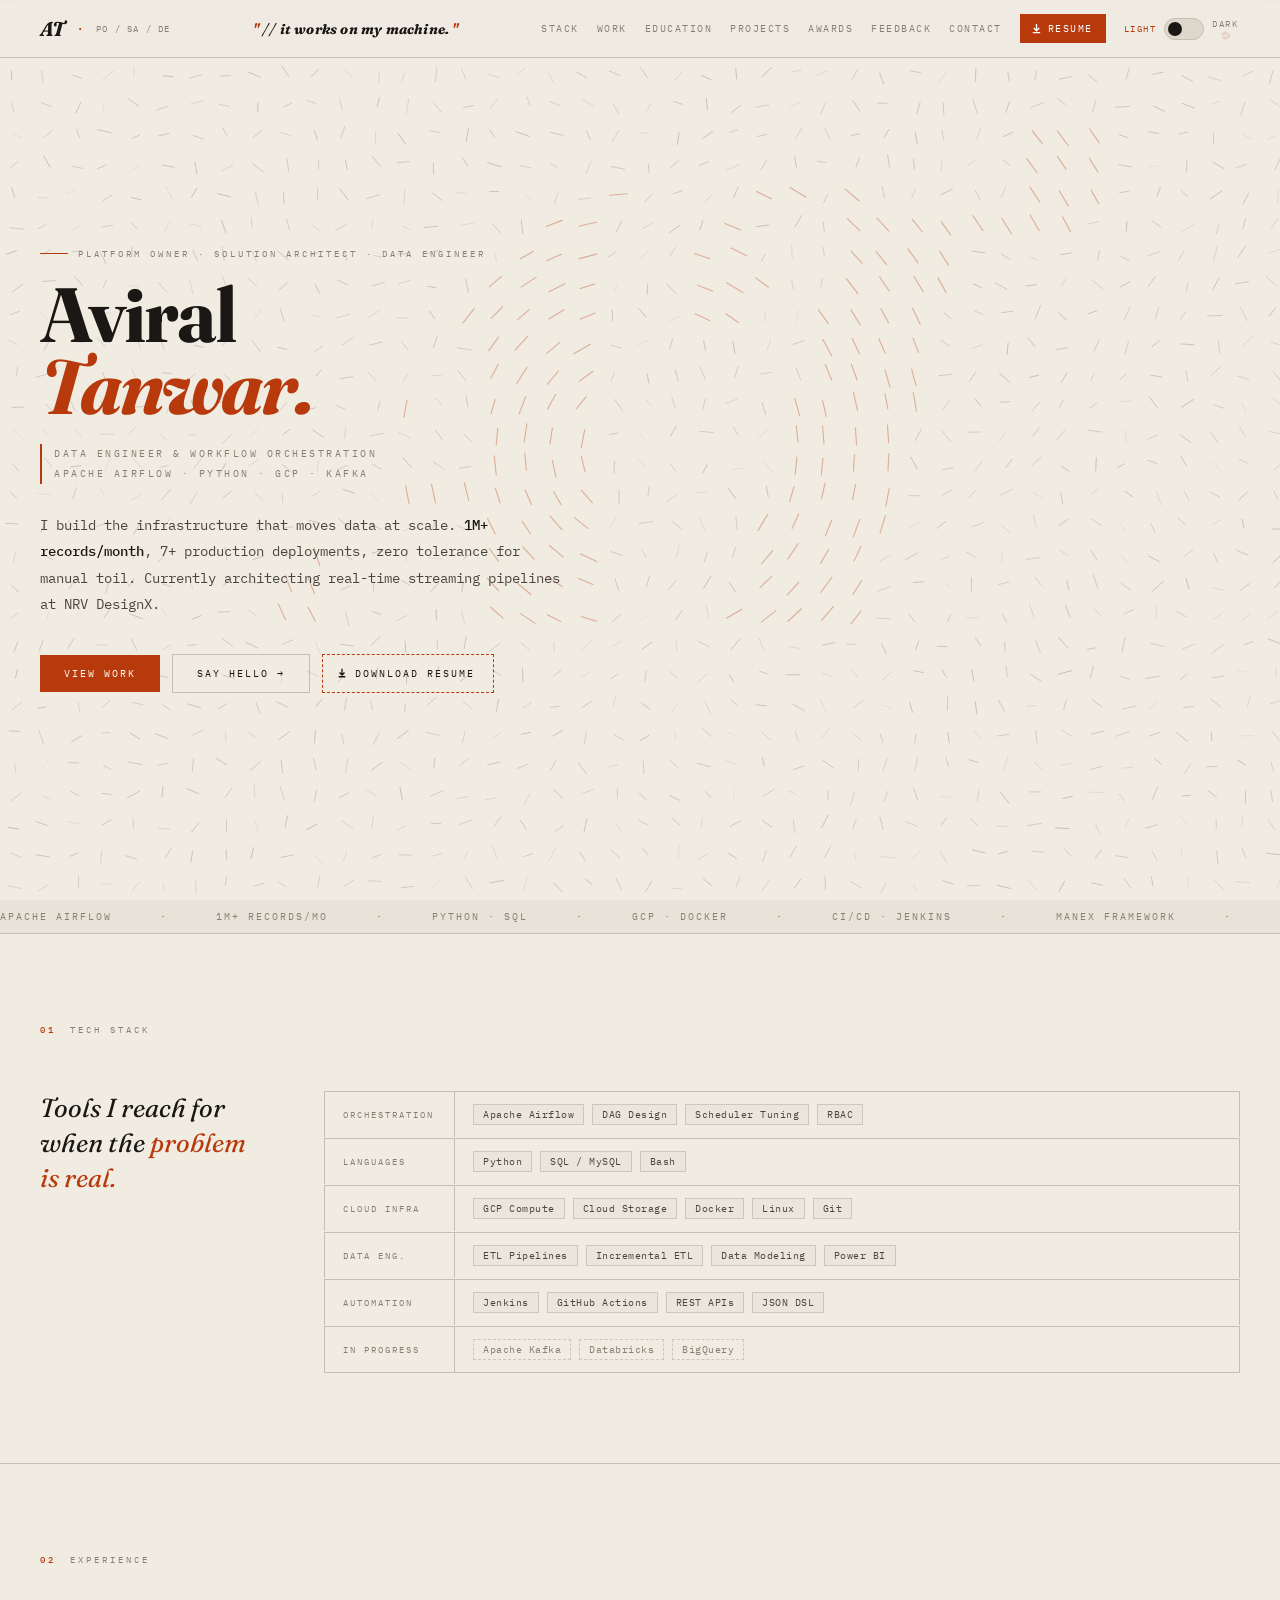
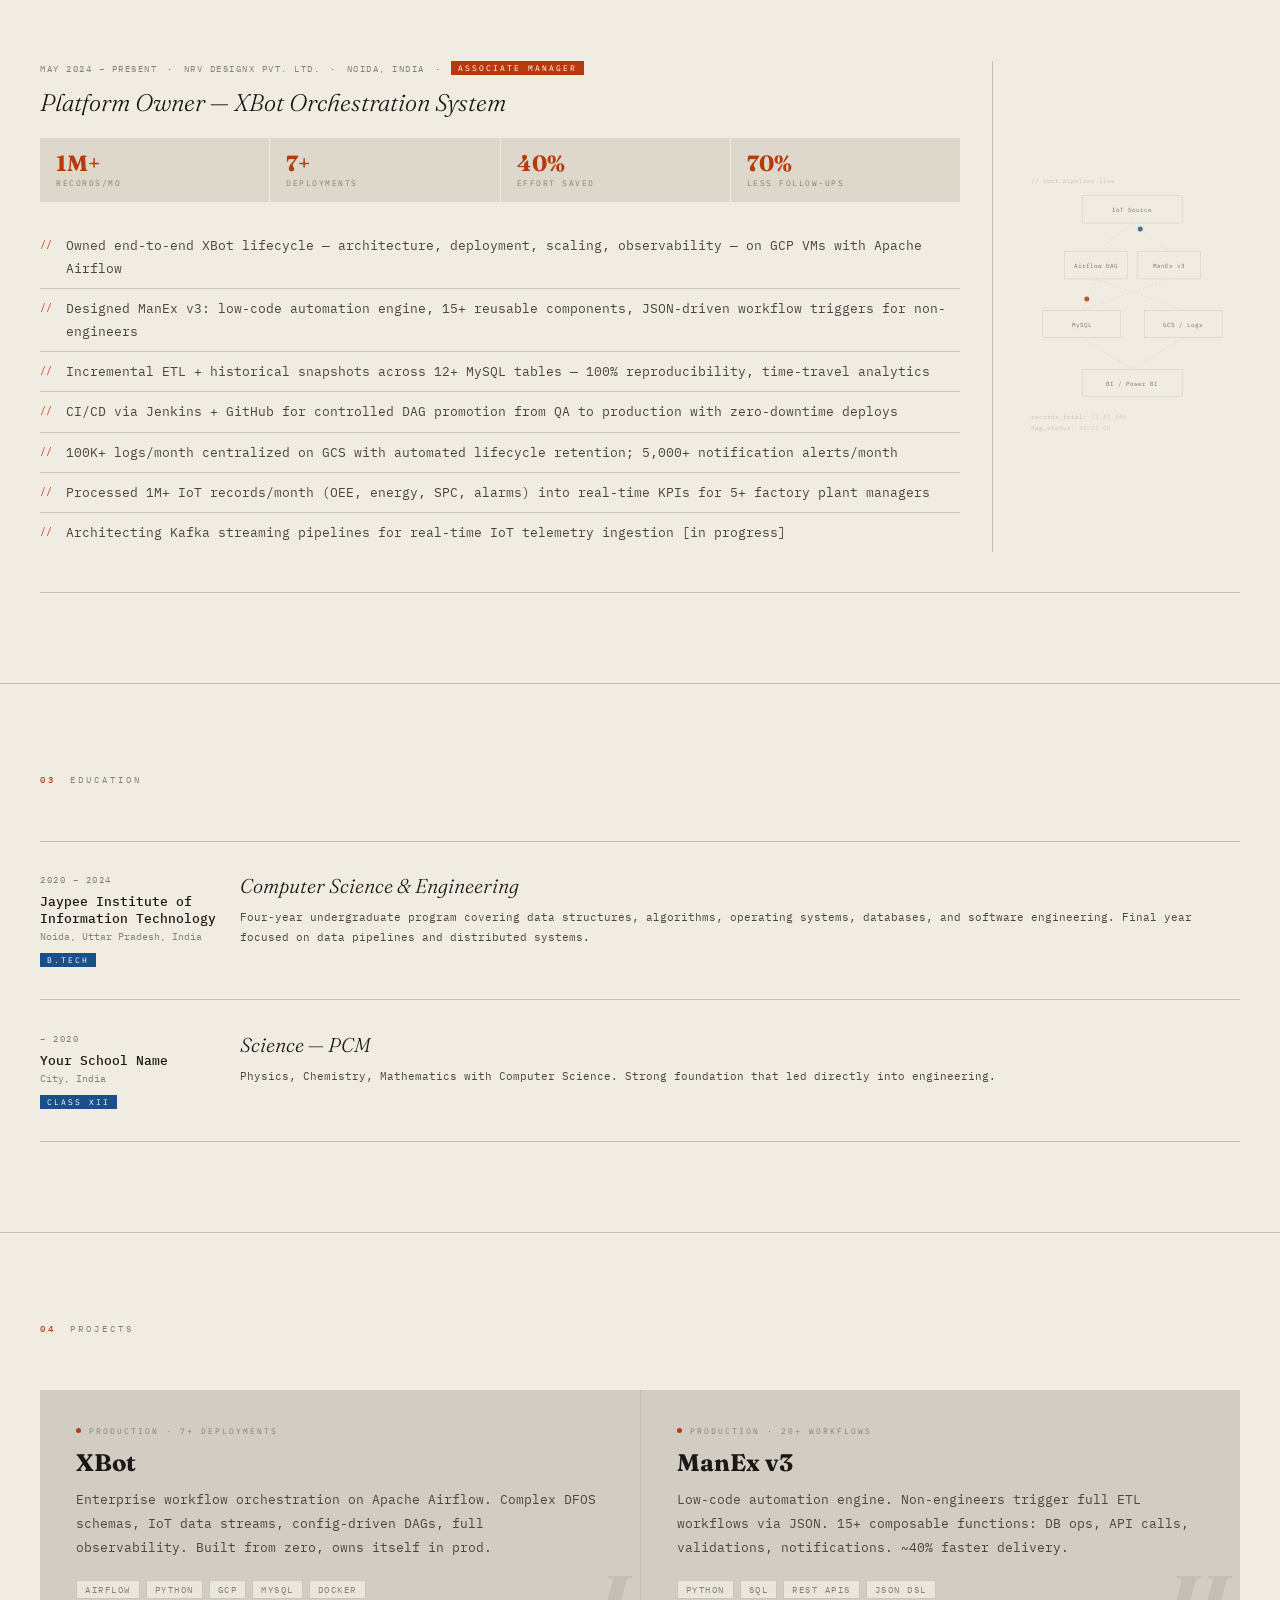
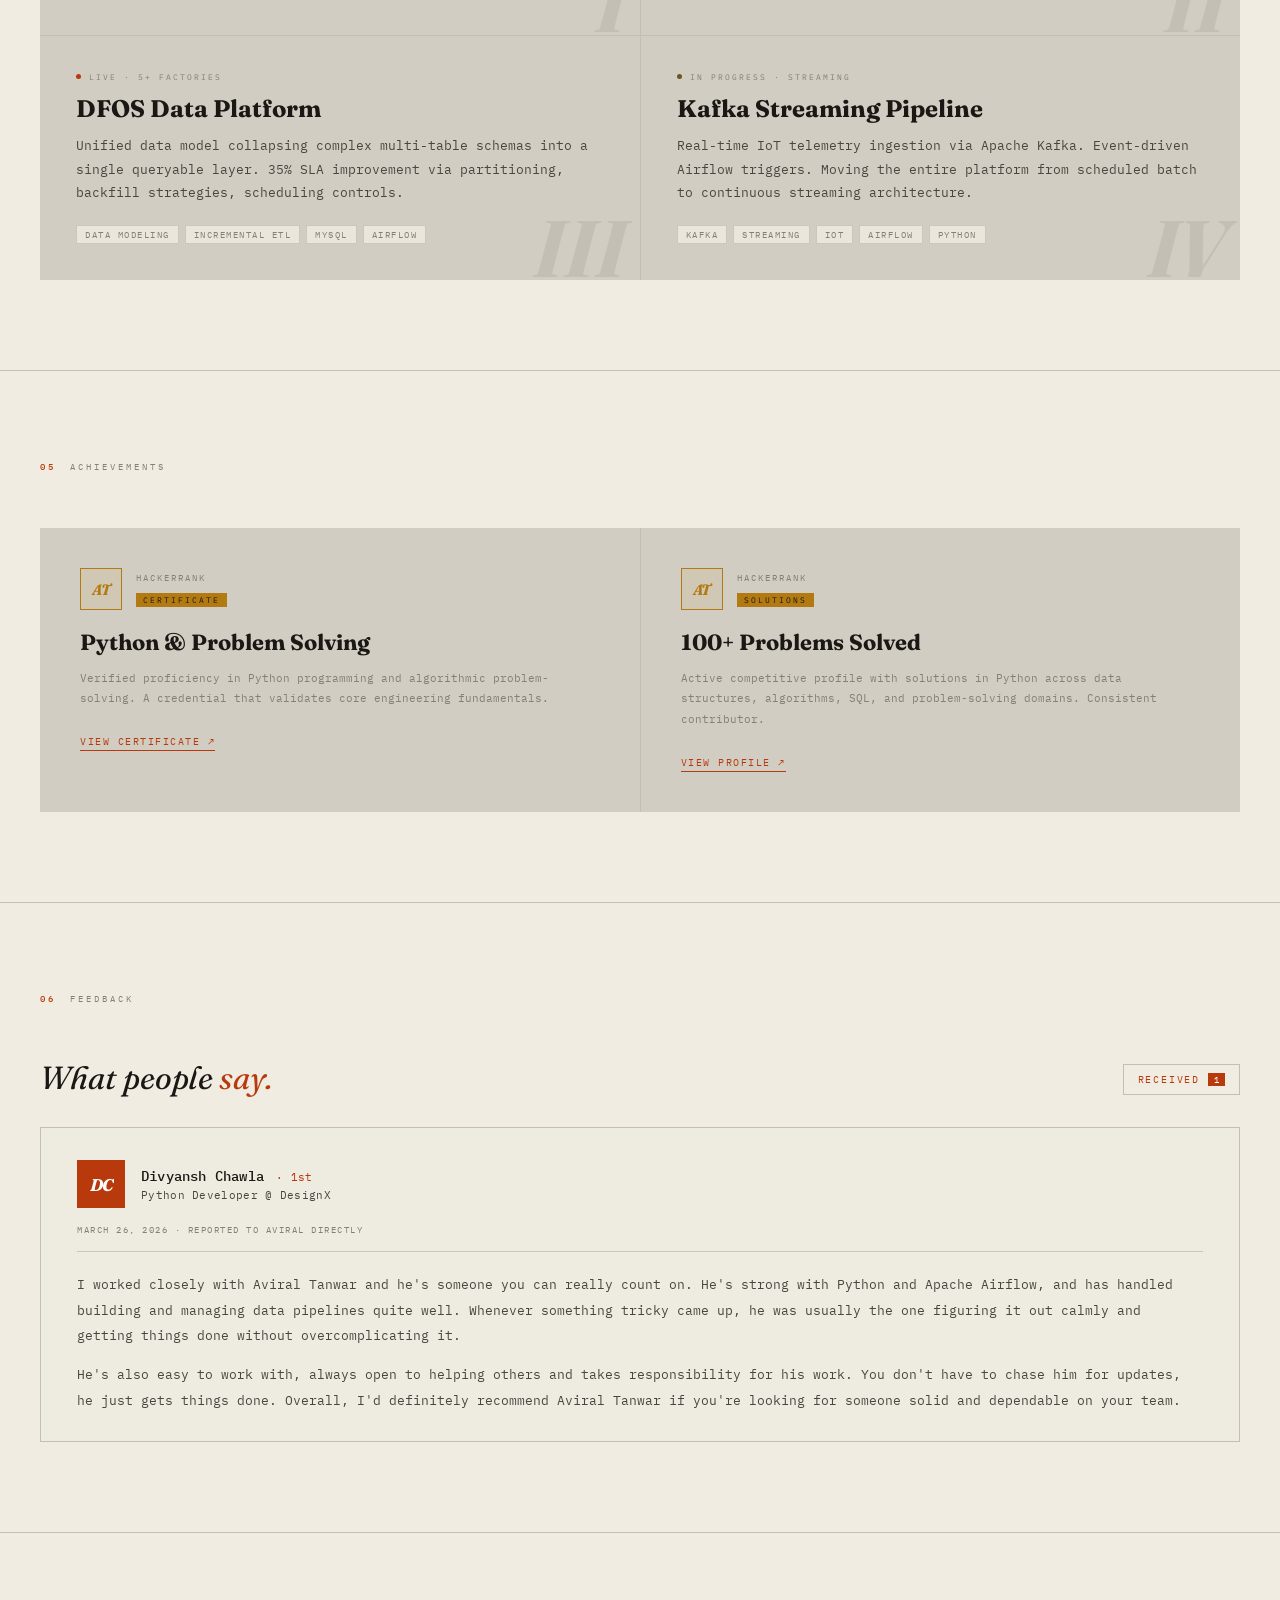
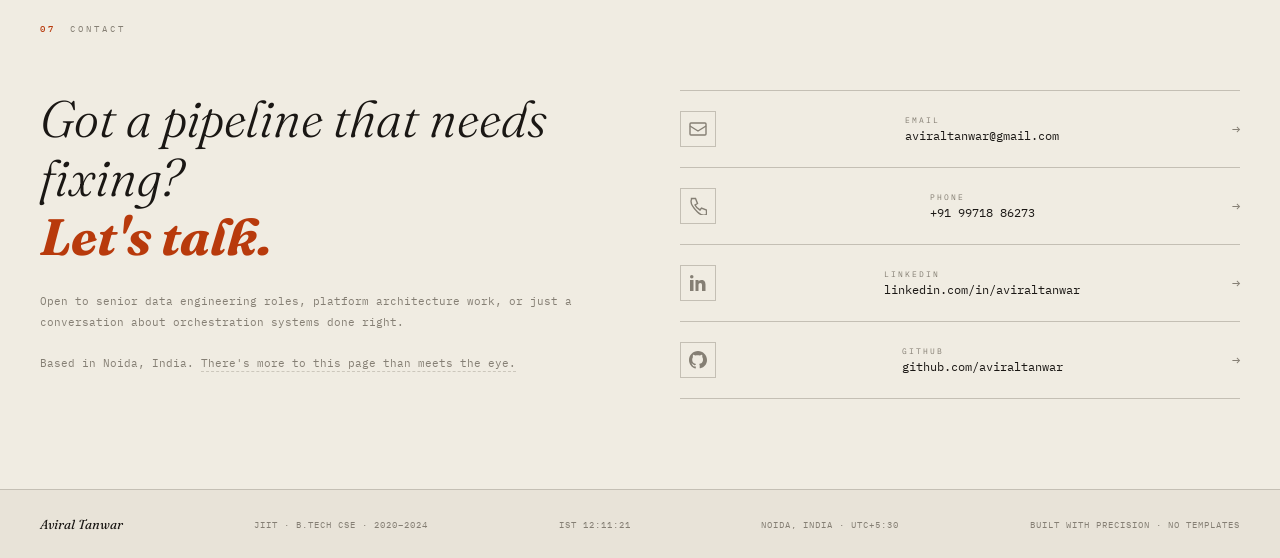
==== index.html @ 136e685e "trying to host it on github" ====
<!DOCTYPE html>
<html lang="en">
<head>
  <meta charset="UTF-8"/>
  <meta name="viewport" content="width=device-width, initial-scale=1"/>
  <title>Aviral Tanwar — Data Engineer</title>
  <meta name="description" content="Aviral Tanwar — Platform Owner & Solution Architect. Apache Airflow, Python, GCP. Building data infrastructure that moves 1M+ records/month."/>
  <link rel="preconnect" href="https://fonts.googleapis.com"/>
  <link href="https://fonts.googleapis.com/css2?family=IBM+Plex+Mono:ital,wght@0,300;0,400;0,500;1,300&family=Fraunces:ital,wght@0,300;0,700;1,300;1,700&display=swap" rel="stylesheet"/>
  <link rel="stylesheet" href="static/css/style.css"/>
</head>
<body id="body">

<!-- SCROLL PROGRESS -->
<div id="scroll-progress"></div>

<!-- FULL-PAGE BACKGROUND CANVAS -->
<canvas id="bg-canvas"></canvas>

<!-- SNIPER CURSOR -->
<div id="xhair"></div>

<!-- KONAMI EASTER EGG -->
<div id="konami">
  <h2>You found it.</h2>
  <p>
    ↑↑↓↓←→←→ — the sequence that separates<br/>
    engineers who read docs from those who write them.<br/><br/>
    No Wix. No template. No Bootstrap.<br/>
    Just Airflow DAGs, MySQL schemas, and the kind of<br/>
    obsessive attention to detail that makes pipelines not break at 3am.
  </p>
  <div class="k-note">// aviraltanwar@gmail.com — if you want someone who finds easter eggs in prod too</div>
  <button class="close-k" onclick="document.getElementById('konami').style.display='none'">[esc] close</button>
</div>

<!-- NAV -->
<nav>
  <div class="nav-id" id="logo" onclick="logoClick()" title="Aviral Tanwar · Platform Owner · Solution Architect · Data Engineer">
    <span class="logo-at">AT</span>
    <span class="logo-dot">·</span>
    <sup class="logo-tag">PO / SA / DE</sup>
  </div>
  <div class="nav-quote" id="nav-quote">// it works on my machine.</div>
  <div class="nav-r">
    <a class="nav-link" href="#skills">Stack</a>
    <a class="nav-link" href="#experience">Work</a>
    <a class="nav-link" href="#education">Education</a>
    <a class="nav-link" href="#projects">Projects</a>
    <a class="nav-link" href="#achievements">Awards</a>
    <a class="nav-link" href="#feedback">Feedback</a>
    <a class="nav-link" href="#contact">Contact</a>
    <a class="nav-resume" href="#" onclick="openResumeModal(event)" title="Download resume PDF">
      <svg width="11" height="11" viewBox="0 0 12 12" fill="none" stroke="currentColor" stroke-width="1.4">
        <path d="M6 1 V8 M3 5.5 L6 8.5 L9 5.5 M2 10.5 H10"/>
      </svg>
      <span>Resume</span>
    </a>
    <div class="toggle-wrap">
      <span class="toggle-label active" id="lbl-light">Light</span>
      <label class="switch">
        <input type="checkbox" id="theme-switch" onchange="toggleTheme(this.checked)"/>
        <div class="switch-track"><div class="switch-thumb"></div></div>
      </label>
      <div class="dark-col">
        <span class="toggle-label" id="lbl-dark">Dark</span>
        <span class="bean-seed" id="bean-seed" onclick="beanBurst(event)" title="">🫘</span>
      </div>
    </div>
  </div>
</nav>

<!-- HERO -->
<section id="hero" data-chapter="00" data-chapter-name="Intro">
  <div class="hero-l">
    <div class="hero-eyebrow">Platform Owner · Solution Architect · Data Engineer</div>
    <h1 class="hero-name">Aviral<em>Tanwar.</em></h1>
    <div class="hero-title">
      Data Engineer &amp; Workflow Orchestration<br/>
      Apache Airflow · Python · GCP · Kafka
    </div>
    <p class="hero-desc">
      I build the infrastructure that moves data at scale.
      <strong>1M+ records/month</strong>,
      7+ production deployments, zero tolerance for manual toil.
      Currently architecting real-time streaming pipelines at NRV DesignX.
    </p>
    <div class="hero-btns">
      <a class="btn-a" href="#projects">View Work</a>
      <a class="btn-b" href="#contact">Say hello →</a>
      <a class="btn-c" href="#" onclick="openResumeModal(event)">
        <svg width="10" height="10" viewBox="0 0 12 12" fill="none" stroke="currentColor" stroke-width="1.6">
          <path d="M6 1 V8 M3 5.5 L6 8.5 L9 5.5 M2 10.5 H10"/>
        </svg>
        Download Resume
      </a>
    </div>
  </div>
</section>

<!-- TICKER -->
<div class="ticker">
  <div class="ticker-inner">
    <span>Apache Airflow</span><span class="hi"> · </span><span>1M+ records/mo</span><span class="hi"> · </span>
    <span>Python · SQL</span><span class="hi"> · </span><span>GCP · Docker</span><span class="hi"> · </span>
    <span>CI/CD · Jenkins</span><span class="hi"> · </span><span>ManEx Framework</span><span class="hi"> · </span>
    <span>Kafka in progress</span><span class="hi"> · </span><span>XBot Platform</span><span class="hi"> · </span>
    <span>DFOS Ecosystem</span><span class="hi"> · </span>
    <span>Apache Airflow</span><span class="hi"> · </span><span>1M+ records/mo</span><span class="hi"> · </span>
    <span>Python · SQL</span><span class="hi"> · </span><span>GCP · Docker</span><span class="hi"> · </span>
    <span>CI/CD · Jenkins</span><span class="hi"> · </span><span>ManEx Framework</span><span class="hi"> · </span>
    <span>Kafka in progress</span><span class="hi"> · </span><span>XBot Platform</span><span class="hi"> · </span>
    <span>DFOS Ecosystem</span><span class="hi"> · </span>
  </div>
</div>

<!-- SKILLS -->
<section id="skills" data-chapter="01" data-chapter-name="Tech Stack">
  <div class="sec-label"><span class="sec-num">01</span> Tech Stack</div>
  <div class="skills-outer reveal">
    <div class="skills-intro">Tools I reach for when the <em>problem is real.</em></div>
    <div class="skills-cols">
      <div class="sk-row">
        <div class="sk-cat">Orchestration</div>
        <div class="sk-tags">
          <span class="sk-tag">Apache Airflow</span>
          <span class="sk-tag">DAG Design</span>
          <span class="sk-tag">Scheduler Tuning</span>
          <span class="sk-tag">RBAC</span>
        </div>
      </div>
      <div class="sk-row">
        <div class="sk-cat">Languages</div>
        <div class="sk-tags">
          <span class="sk-tag">Python</span>
          <span class="sk-tag">SQL / MySQL</span>
          <span class="sk-tag">Bash</span>
        </div>
      </div>
      <div class="sk-row">
        <div class="sk-cat">Cloud Infra</div>
        <div class="sk-tags">
          <span class="sk-tag">GCP Compute</span>
          <span class="sk-tag">Cloud Storage</span>
          <span class="sk-tag">Docker</span>
          <span class="sk-tag">Linux</span>
          <span class="sk-tag">Git</span>
        </div>
      </div>
      <div class="sk-row">
        <div class="sk-cat">Data Eng.</div>
        <div class="sk-tags">
          <span class="sk-tag">ETL Pipelines</span>
          <span class="sk-tag">Incremental ETL</span>
          <span class="sk-tag">Data Modeling</span>
          <span class="sk-tag">Power BI</span>
        </div>
      </div>
      <div class="sk-row">
        <div class="sk-cat">Automation</div>
        <div class="sk-tags">
          <span class="sk-tag">Jenkins</span>
          <span class="sk-tag">GitHub Actions</span>
          <span class="sk-tag">REST APIs</span>
          <span class="sk-tag">JSON DSL</span>
        </div>
      </div>
      <div class="sk-row">
        <div class="sk-cat">In Progress</div>
        <div class="sk-tags">
          <span class="sk-tag wip">Apache Kafka</span>
          <span class="sk-tag wip">Databricks</span>
          <span class="sk-tag wip">BigQuery</span>
        </div>
      </div>
    </div>
  </div>
</section>

<!-- EXPERIENCE -->
<section id="experience" data-chapter="02" data-chapter-name="Experience">
  <div class="sec-label"><span class="sec-num">02</span> Experience</div>
  <div class="exp exp-with-pipeline reveal">
    <div class="exp-main">
      <div class="exp-meta-line">
        <span>May 2024 – Present</span>
        <span class="exp-meta-sep">·</span>
        <span>NRV DesignX Pvt. Ltd.</span>
        <span class="exp-meta-sep">·</span>
        <span>Noida, India</span>
        <span class="exp-meta-sep">·</span>
        <span class="exp-tag-inline">Associate Manager</span>
      </div>
      <h3>Platform Owner — XBot Orchestration System</h3>
      <div class="exp-kpis">
        <div class="kpi"><div class="kpi-val">1M+</div><div class="kpi-lab">records/mo</div></div>
        <div class="kpi"><div class="kpi-val">7+</div><div class="kpi-lab">deployments</div></div>
        <div class="kpi"><div class="kpi-val">40%</div><div class="kpi-lab">effort saved</div></div>
        <div class="kpi"><div class="kpi-val">70%</div><div class="kpi-lab">less follow-ups</div></div>
      </div>
      <ul class="exp-pts">
        <li>Owned end-to-end XBot lifecycle — architecture, deployment, scaling, observability — on GCP VMs with Apache Airflow</li>
        <li>Designed ManEx v3: low-code automation engine, 15+ reusable components, JSON-driven workflow triggers for non-engineers</li>
        <li>Incremental ETL + historical snapshots across 12+ MySQL tables — 100% reproducibility, time-travel analytics</li>
        <li>CI/CD via Jenkins + GitHub for controlled DAG promotion from QA to production with zero-downtime deploys</li>
        <li>100K+ logs/month centralized on GCS with automated lifecycle retention; 5,000+ notification alerts/month</li>
        <li>Processed 1M+ IoT records/month (OEE, energy, SPC, alarms) into real-time KPIs for 5+ factory plant managers</li>
        <li>Architecting Kafka streaming pipelines for real-time IoT telemetry ingestion [in progress]</li>
      </ul>
    </div>
    <div class="exp-pipeline">
      <svg id="pipeline-svg" viewBox="0 0 300 380">
        <text x="8" y="18" class="pip-meta">// xbot.pipeline.live</text>
        <rect x="80"  y="36"  width="140" height="38" class="pip-rect"/>
        <text x="150" y="59"  class="pip-text">IoT Source</text>
        <rect x="55"  y="114" width="88"  height="38" class="pip-rect"/>
        <text x="99"  y="137" class="pip-text">Airflow DAG</text>
        <rect x="157" y="114" width="88"  height="38" class="pip-rect"/>
        <text x="201" y="137" class="pip-text">ManEx v3</text>
        <rect x="25"  y="196" width="108" height="38" class="pip-rect"/>
        <text x="79"  y="219" class="pip-text">MySQL</text>
        <rect x="167" y="196" width="108" height="38" class="pip-rect"/>
        <text x="221" y="219" class="pip-text">GCS / Logs</text>
        <rect x="80"  y="278" width="140" height="38" class="pip-rect"/>
        <text x="150" y="301" class="pip-text">BI / Power BI</text>
        <line x1="150" y1="74"  x2="99"  y2="114" class="pip-line"/>
        <line x1="150" y1="74"  x2="201" y2="114" class="pip-line"/>
        <line x1="99"  y1="152" x2="79"  y2="196" class="pip-line"/>
        <line x1="99"  y1="152" x2="221" y2="196" class="pip-line"/>
        <line x1="201" y1="152" x2="79"  y2="196" class="pip-line"/>
        <line x1="79"  y1="234" x2="150" y2="278" class="pip-line"/>
        <line x1="221" y1="234" x2="150" y2="278" class="pip-line"/>
        <circle id="pkt1" cx="150" cy="36" r="3.5" fill="#c1440e" opacity="0"/>
        <circle id="pkt2" cx="201" cy="114" r="3.5" fill="#1a4f8a" opacity="0"/>
        <text x="8" y="348" class="pip-meta">records_total: <tspan id="rec-ct" style="fill:var(--accent);opacity:1">1,247,832</tspan></text>
        <text x="8" y="363" class="pip-meta">dag_status: <tspan style="fill:var(--accent);opacity:1">23/23 OK</tspan></text>
      </svg>
    </div>
  </div>
</section>

<!-- EDUCATION -->
<section id="education" data-chapter="03" data-chapter-name="Education">
  <div class="sec-label"><span class="sec-num">03</span> Education</div>
  <div class="edu-list reveal">
    <div class="edu-item">
      <div>
        <div class="edu-date">2020 – 2024</div>
        <div class="edu-inst">Jaypee Institute of Information Technology</div>
        <div class="edu-loc">Noida, Uttar Pradesh, India</div>
        <div class="edu-tag">B.Tech</div>
      </div>
      <div>
        <div class="edu-degree">Computer Science &amp; Engineering</div>
        <div class="edu-detail">Four-year undergraduate program covering data structures, algorithms, operating systems, databases, and software engineering. Final year focused on data pipelines and distributed systems.</div>
      </div>
    </div>
    <div class="edu-item">
      <div>
        <div class="edu-date">– 2020</div>
        <div class="edu-inst">Your School Name</div>
        <div class="edu-loc">City, India</div>
        <div class="edu-tag">Class XII</div>
      </div>
      <div>
        <div class="edu-degree">Science — PCM</div>
        <div class="edu-detail">Physics, Chemistry, Mathematics with Computer Science. Strong foundation that led directly into engineering.</div>
      </div>
    </div>
  </div>
</section>

<!-- PROJECTS -->
<section id="projects" data-chapter="04" data-chapter-name="Projects">
  <div class="sec-label"><span class="sec-num">04</span> Projects</div>
  <div class="proj-grid reveal">
    <div class="proj-card" data-num="I">
      <div class="proj-status"><span class="proj-dot"></span>Production · 7+ deployments</div>
      <div class="proj-title">XBot</div>
      <p class="proj-desc">Enterprise workflow orchestration on Apache Airflow. Complex DFOS schemas, IoT data streams, config-driven DAGs, full observability. Built from zero, owns itself in prod.</p>
      <div class="proj-stack">
        <span class="proj-chip">Airflow</span>
        <span class="proj-chip">Python</span>
        <span class="proj-chip">GCP</span>
        <span class="proj-chip">MySQL</span>
        <span class="proj-chip">Docker</span>
      </div>
    </div>
    <div class="proj-card" data-num="II">
      <div class="proj-status"><span class="proj-dot"></span>Production · 20+ workflows</div>
      <div class="proj-title">ManEx v3</div>
      <p class="proj-desc">Low-code automation engine. Non-engineers trigger full ETL workflows via JSON. 15+ composable functions: DB ops, API calls, validations, notifications. ~40% faster delivery.</p>
      <div class="proj-stack">
        <span class="proj-chip">Python</span>
        <span class="proj-chip">SQL</span>
        <span class="proj-chip">REST APIs</span>
        <span class="proj-chip">JSON DSL</span>
      </div>
    </div>
    <div class="proj-card" data-num="III">
      <div class="proj-status"><span class="proj-dot"></span>Live · 5+ factories</div>
      <div class="proj-title">DFOS Data Platform</div>
      <p class="proj-desc">Unified data model collapsing complex multi-table schemas into a single queryable layer. 35% SLA improvement via partitioning, backfill strategies, scheduling controls.</p>
      <div class="proj-stack">
        <span class="proj-chip">Data Modeling</span>
        <span class="proj-chip">Incremental ETL</span>
        <span class="proj-chip">MySQL</span>
        <span class="proj-chip">Airflow</span>
      </div>
    </div>
    <div class="proj-card" data-num="IV">
      <div class="proj-status"><span class="proj-dot wip"></span>In Progress · streaming</div>
      <div class="proj-title">Kafka Streaming Pipeline</div>
      <p class="proj-desc">Real-time IoT telemetry ingestion via Apache Kafka. Event-driven Airflow triggers. Moving the entire platform from scheduled batch to continuous streaming architecture.</p>
      <div class="proj-stack">
        <span class="proj-chip">Kafka</span>
        <span class="proj-chip">Streaming</span>
        <span class="proj-chip">IoT</span>
        <span class="proj-chip">Airflow</span>
        <span class="proj-chip">Python</span>
      </div>
    </div>
  </div>
</section>

<!-- ACHIEVEMENTS -->
<section id="achievements" data-chapter="05" data-chapter-name="Achievements">
  <div class="sec-label"><span class="sec-num">05</span> Achievements</div>
  <div class="ach-grid reveal">
    <div class="ach-card">
      <div class="ach-head">
        <div class="ach-logo">AT</div>
        <div class="ach-meta">
          <div class="ach-platform">HackerRank</div>
          <div class="ach-badge">Certificate</div>
        </div>
      </div>
      <div class="ach-title">Python &amp; Problem Solving</div>
      <p class="ach-desc">Verified proficiency in Python programming and algorithmic problem-solving. A credential that validates core engineering fundamentals.</p>
      <a href="https://www.hackerrank.com/certificates" target="_blank" rel="noopener" class="ach-link">View Certificate ↗</a>
    </div>
    <div class="ach-card">
      <div class="ach-head">
        <div class="ach-logo">AT</div>
        <div class="ach-meta">
          <div class="ach-platform">HackerRank</div>
          <div class="ach-badge">Solutions</div>
        </div>
      </div>
      <div class="ach-title">100+ Problems Solved</div>
      <p class="ach-desc">Active competitive profile with solutions in Python across data structures, algorithms, SQL, and problem-solving domains. Consistent contributor.</p>
      <a href="https://www.hackerrank.com/aviraltanwar" target="_blank" rel="noopener" class="ach-link">View Profile ↗</a>
    </div>
  </div>
</section>

<!-- FEEDBACK -->
<section id="feedback" data-chapter="06" data-chapter-name="Feedback">
  <div class="sec-label"><span class="sec-num">06</span> Feedback</div>
  <div class="fb-outer reveal">
    <div class="fb-head">
      <div class="fb-intro">What people <em>say.</em></div>
      <div class="fb-received-badge">Received <span class="fb-count">1</span></div>
    </div>
    <div class="fb-cards-grid">
      <article class="fb-card">
        <div class="fb-card-top">
          <div class="fb-avatar">DC</div>
          <div class="fb-who">
            <div class="fb-name">Divyansh Chawla <span class="fb-conn">· 1st</span></div>
            <div class="fb-role">Python Developer @ DesignX</div>
          </div>
        </div>
        <div class="fb-card-date">March 26, 2026 · reported to Aviral directly</div>
        <p class="fb-body">I worked closely with Aviral Tanwar and he's someone you can really count on. He's strong with Python and Apache Airflow, and has handled building and managing data pipelines quite well. Whenever something tricky came up, he was usually the one figuring it out calmly and getting things done without overcomplicating it.</p>
        <p class="fb-body">He's also easy to work with, always open to helping others and takes responsibility for his work. You don't have to chase him for updates, he just gets things done. Overall, I'd definitely recommend Aviral Tanwar if you're looking for someone solid and dependable on your team.</p>
      </article>
    </div>
  </div>
</section>

<!-- CONTACT -->
<section id="contact" data-chapter="07" data-chapter-name="Contact">
  <div class="sec-label"><span class="sec-num">07</span> Contact</div>
  <div class="contact-grid reveal">
    <div>
      <div class="contact-big">Got a pipeline that needs fixing?<strong>Let's talk.</strong></div>
      <p class="contact-note">
        Open to senior data engineering roles, platform architecture work,
        or just a conversation about orchestration systems done right.<br/><br/>
        Based in Noida, India.
        <span class="footer-easter" onclick="hint()" title="try something">There's more to this page than meets the eye.</span>
      </p>
    </div>
    <div class="contact-links">
      <a href="mailto:aviraltanwar@gmail.com" class="c-link">
        <div class="c-link-icon">
          <svg width="18" height="18" viewBox="0 0 18 14" fill="none" stroke="currentColor" stroke-width="1.4"><rect x="1" y="1" width="16" height="12" rx="1"/><path d="M1 4l8 5 8-5"/></svg>
        </div>
        <div class="c-link-l"><span class="c-link-type">Email</span><span class="c-link-label">aviraltanwar@gmail.com</span></div>
        <span class="c-link-arrow">→</span>
      </a>
      <a href="tel:+919971886273" class="c-link">
        <div class="c-link-icon">
          <svg width="18" height="18" viewBox="0 0 18 18" fill="none" stroke="currentColor" stroke-width="1.4"><path d="M2.5 1.5h4l2 5-2.5 1.5a11 11 0 005 5L12.5 11l5 2v4c0 .8-4 3-9-2s-7.8-9-6-12.5z"/></svg>
        </div>
        <div class="c-link-l"><span class="c-link-type">Phone</span><span class="c-link-label">+91 99718 86273</span></div>
        <span class="c-link-arrow">→</span>
      </a>
      <a href="https://linkedin.com/in/aviraltanwar" target="_blank" rel="noopener" class="c-link">
        <div class="c-link-icon">
          <svg width="18" height="18" viewBox="0 0 18 18" fill="currentColor"><rect x="1" y="6" width="3.5" height="11"/><circle cx="2.75" cy="2.75" r="1.75"/><path d="M6.5 6h3v1.6s.8-1.6 3-1.6c2.4 0 4 1.4 4 4.4V17h-3.5v-6c0-1.3-.6-2-1.7-2s-1.8.8-1.8 2V17H6.5V6z"/></svg>
        </div>
        <div class="c-link-l"><span class="c-link-type">LinkedIn</span><span class="c-link-label">linkedin.com/in/aviraltanwar</span></div>
        <span class="c-link-arrow">→</span>
      </a>
      <a href="https://github.com/aviraltanwar" target="_blank" rel="noopener" class="c-link">
        <div class="c-link-icon">
          <svg width="18" height="18" viewBox="0 0 18 18" fill="currentColor"><path fill-rule="evenodd" d="M9 0C4 0 0 4 0 9c0 4 2.6 7.4 6.2 8.6.5.1.6-.2.6-.5v-1.7c-2.6.6-3.1-1.2-3.1-1.2-.4-1-.9-1.3-.9-1.3-.7-.5.1-.5.1-.5.8.1 1.3.8 1.3.8.7 1.2 1.9 1 2.3.8.1-.5.3-.9.5-1.1-1.9-.2-3.8-1-3.8-4.3 0-1 .3-1.8.8-2.5-.1-.2-.4-1.1.1-2.4 0 0 .7-.2 2.4.8.7-.2 1.4-.3 2.1-.3s1.4.1 2.1.3c1.7-1 2.4-.8 2.4-.8.4 1.2.2 2.1.1 2.4.5.6.8 1.4.8 2.5 0 3.4-2 4.2-3.9 4.4.3.3.6.8.6 1.6v2.3c0 .2.2.5.6.4C15.4 16.4 18 13 18 9 18 4 14 0 9 0z"/></svg>
        </div>
        <div class="c-link-l"><span class="c-link-type">GitHub</span><span class="c-link-label">github.com/aviraltanwar</span></div>
        <span class="c-link-arrow">→</span>
      </a>
    </div>
  </div>
</section>

<!-- FOOTER -->
<footer>
  <div class="footer-sig">Aviral Tanwar</div>
  <div>JIIT · B.Tech CSE · 2020–2024</div>
  <div id="footer-clock">--:--:--</div>
  <div>Noida, India · UTC+5:30</div>
  <div>built with precision · no templates</div>
</footer>

<!-- RESUME ROLE PICKER MODAL -->
<div id="resume-modal">
  <div class="rm-box">
    <div class="rm-title">Download as</div>
    <div class="rm-sub">Choose a focus — each version emphasises a different role.</div>
    <div class="rm-options">
      <button class="rm-opt" data-role="po">
        <span class="rm-opt-tag">PO</span>
        <span class="rm-opt-label">Platform Owner</span>
        <span class="rm-opt-desc">Emphasis on ownership, orchestration, KPIs</span>
      </button>
      <button class="rm-opt" data-role="sa">
        <span class="rm-opt-tag">SA</span>
        <span class="rm-opt-label">Solution Architect</span>
        <span class="rm-opt-desc">Emphasis on system design and infra decisions</span>
      </button>
      <button class="rm-opt" data-role="de">
        <span class="rm-opt-tag">DE</span>
        <span class="rm-opt-label">Data Engineer</span>
        <span class="rm-opt-desc">Emphasis on pipelines, ETL, and data stack</span>
      </button>
    </div>
    <button class="rm-close" onclick="closeResumeModal()">[esc] cancel</button>
  </div>
</div>

<script src="static/js/main.js"></script>
</body>
</html>
---- static/css/style.css ----
/* ===== RESET & TOKENS ===== */
*, *::before, *::after { margin: 0; padding: 0; box-sizing: border-box; }

:root {
  --bg:      #f0ece2;
  --bg2:     #e8e3d8;
  --bg3:     #ddd8cb;
  --surface: #ebe6db;
  --ink:     #1a1714;
  --ink2:    #4a4540;
  --muted:   #857f74;
  --subtle:  #ccc7bc;
  --border:  #c4bfb4;
  --accent:  #b83a0c;
  --accent2: #1a4f8a;
  --accent3: #6b5520;
  --cert:    #b37a12;
  --cert-ink:#1a1714;
  --accfg:   #fff;
}

.dark {
  --bg:      #141210;
  --bg2:     #1c1916;
  --bg3:     #231f1b;
  --surface: #1a1714;
  --ink:     #ede8de;
  --ink2:    #b8b2a6;
  --muted:   #6b6560;
  --subtle:  #2e2a26;
  --border:  #2e2a26;
  --accent:  #d94f1e;
  --accent2: #4a8fd4;
  --accent3: #c4a030;
  --cert:    #d8a23a;
  --cert-ink:#141210;
  --accfg:   #fff;
}

html { scroll-behavior: smooth; }

body {
  font-family: 'IBM Plex Mono', monospace;
  background: var(--bg);
  color: var(--ink);
  transition: background .3s, color .3s;
  overflow-x: hidden;
}

*, *::before, *::after { cursor: none !important; }

a { color: inherit; text-decoration: none; }

/* ===== SCROLL PROGRESS ===== */
#scroll-progress {
  position: fixed;
  top: 0; left: 0;
  height: 2px;
  width: 0%;
  background: var(--accent);
  z-index: 200;
  transition: width .08s linear;
  pointer-events: none;
}

/* ===== CURSOR — red + crosshair (original style) ===== */
#xhair {
  position: fixed;
  pointer-events: none;
  z-index: 9999;
  width: 18px;
  height: 18px;
  left: -200px;
  top: -200px;
  transform: translate(-50%,-50%);
  transition: transform .08s;
}
#xhair::before, #xhair::after {
  content: '';
  position: absolute;
  background: var(--accent);
  transition: background .2s;
}
#xhair::before {
  width: 1px;
  height: 18px;
  left: 50%;
  transform: translateX(-50%);
}
#xhair::after {
  width: 18px;
  height: 1px;
  top: 50%;
  transform: translateY(-50%);
}
#xhair.big { transform: translate(-50%,-50%) scale(2.2); opacity: .45; }

/* ===== NAV ===== */
nav {
  position: fixed;
  top: 0; left: 0; right: 0;
  z-index: 100;
  display: flex;
  align-items: center;
  padding: 14px 40px;
  background: color-mix(in srgb, var(--bg) 85%, transparent);
  backdrop-filter: blur(10px);
  -webkit-backdrop-filter: blur(10px);
  border-bottom: 1px solid var(--border);
  transition: background .3s, border-color .3s;
}
.nav-quote {
  flex: 1;
  text-align: center;
  font-family: 'Fraunces', serif;
  font-style: italic;
  font-weight: 700;
  font-size: 14px;
  color: var(--ink);
  letter-spacing: .2px;
  padding: 0 24px;
  white-space: nowrap;
  overflow: hidden;
  text-overflow: ellipsis;
  transition: color .3s;
}
.nav-quote::before { content: '"'; color: var(--accent); margin-right: 3px; }
.nav-quote::after  { content: '"'; color: var(--accent); margin-left: 3px; }

/* --- Logo --- */
.nav-id {
  display: flex;
  align-items: center;
  gap: 10px;
  cursor: pointer;
  color: var(--ink);
  user-select: none;
}
.logo-at {
  font-family: 'Fraunces', serif;
  font-weight: 700;
  font-size: 20px;
  letter-spacing: -1px;
  line-height: 1;
  color: var(--ink);
  font-style: italic;
  transition: color .25s;
}
.nav-id:hover .logo-at { color: var(--accent); }
.logo-dot {
  color: var(--accent);
  font-size: 14px;
  line-height: 1;
  margin: 0 2px 2px;
}
.logo-tag {
  font-family: 'IBM Plex Mono', monospace;
  font-size: 8.5px;
  letter-spacing: 1.2px;
  color: var(--muted);
  font-style: normal;
  vertical-align: middle;
  text-transform: uppercase;
}
@media (max-width: 640px) { .logo-tag, .logo-dot { display: none; } }

/* --- Nav links + resume --- */
.nav-r { display: flex; gap: 18px; align-items: center; }
.nav-link {
  font-size: 10px;
  letter-spacing: 1.5px;
  text-transform: uppercase;
  color: var(--muted);
  transition: color .2s;
  position: relative;
}
.nav-link:hover { color: var(--accent); }
.nav-link.active { color: var(--accent); }
.nav-link.active::after {
  content: '';
  position: absolute;
  bottom: -4px;
  left: 0; right: 0;
  height: 1px;
  background: var(--accent);
}

.nav-resume {
  display: inline-flex;
  align-items: center;
  gap: 6px;
  font-size: 9.5px;
  letter-spacing: 1.5px;
  text-transform: uppercase;
  color: var(--accfg);
  background: var(--accent);
  padding: 7px 12px 7px 10px;
  border: 1px solid var(--accent);
  transition: background .2s, border-color .2s, transform .15s;
  cursor: pointer;
}
.nav-resume svg { flex-shrink: 0; transition: transform .25s; }
.nav-resume:hover { background: var(--ink); border-color: var(--ink); color: var(--accfg); }
.nav-resume:hover svg { transform: translateY(2px); }
.nav-resume:active { transform: scale(.96); }
@media (max-width: 820px) {
  .nav-resume span { display: none; }
  .nav-resume { padding: 7px 9px; }
}

/* theme toggle */
.toggle-wrap { display: flex; align-items: center; gap: 8px; }
.toggle-label {
  font-size: 9px;
  letter-spacing: 1.5px;
  text-transform: uppercase;
  color: var(--muted);
  transition: color .3s;
  min-width: 28px;
}
.toggle-label.active { color: var(--accent); }
.switch { position: relative; width: 40px; height: 22px; cursor: pointer; }
.switch input { opacity: 0; width: 0; height: 0; position: absolute; }
.switch-track {
  position: absolute; inset: 0;
  background: var(--bg3);
  border: 1px solid var(--border);
  border-radius: 11px;
  transition: background .3s, border-color .3s;
}
.switch input:checked ~ .switch-track { background: var(--accent); border-color: var(--accent); }
.switch-thumb {
  position: absolute; top: 3px; left: 3px;
  width: 14px; height: 14px; border-radius: 50%;
  background: var(--ink);
  transition: transform .25s, background .3s;
}
.switch input:checked ~ .switch-track .switch-thumb { transform: translateX(18px); background: #fff; }

/* ===== FULL-PAGE CANVAS ===== */
#bg-canvas {
  position: fixed;
  inset: 0;
  z-index: 0;
  pointer-events: none;
}

.burst-p {
  position: fixed;
  z-index: 9996;
  pointer-events: none;
  width: 2px;
  background: var(--accent);
  transform-origin: center center;
  will-change: transform, opacity;
}

section, .ticker, footer { position: relative; z-index: 1; }
.ticker { background: var(--bg2); }
footer { background: var(--bg2); }

/* ===== HERO ===== */
#hero {
  min-height: 100vh;
  padding: 100px 40px 60px;
  display: flex;
  position: relative;
  z-index: 1;
  align-items: center;
  justify-content: flex-start;
}
.hero-l { position: relative; z-index: 2; max-width: 640px; margin: 0; text-align: left; }
.hero-eyebrow {
  font-size: 9px;
  letter-spacing: 3px;
  text-transform: uppercase;
  color: var(--muted);
  margin-bottom: 20px;
  display: flex;
  align-items: center;
  gap: 10px;
}
.hero-eyebrow::before { content: ''; width: 28px; height: 1px; background: var(--accent); }
.hero-name {
  font-family: 'Fraunces', serif;
  font-size: clamp(52px, 6vw, 84px);
  font-weight: 700;
  line-height: .94;
  letter-spacing: -2px;
  color: var(--ink);
  margin-bottom: 4px;
}
.hero-name em { font-style: italic; color: var(--accent); display: block; }
.hero-title {
  font-size: 10px;
  letter-spacing: 2.5px;
  text-transform: uppercase;
  color: var(--muted);
  margin: 20px 0 28px;
  border-left: 2px solid var(--accent);
  padding-left: 12px;
  line-height: 2;
}
.hero-desc {
  font-size: 14px;
  line-height: 1.9;
  color: var(--ink2);
  max-width: 520px;
  margin-bottom: 36px;
}
.hero-desc strong { color: var(--ink); font-weight: 500; }
.hero-btns { display: flex; gap: 12px; flex-wrap: wrap; align-items: center; }

.btn-a {
  background: var(--accent);
  color: var(--accfg);
  font-family: 'IBM Plex Mono', monospace;
  font-size: 10px;
  letter-spacing: 2px;
  text-transform: uppercase;
  padding: 12px 24px;
  border: none;
  cursor: pointer;
  transition: background .2s;
  display: inline-block;
}
.btn-a:hover { background: var(--ink); }

.btn-b {
  background: none;
  color: var(--ink);
  font-family: 'IBM Plex Mono', monospace;
  font-size: 10px;
  letter-spacing: 2px;
  text-transform: uppercase;
  padding: 12px 24px;
  border: 1px solid var(--border);
  cursor: pointer;
  transition: border-color .2s;
  display: inline-block;
}
.btn-b:hover { border-color: var(--ink); }

.btn-c {
  display: inline-flex;
  align-items: center;
  gap: 8px;
  background: none;
  color: var(--ink);
  font-family: 'IBM Plex Mono', monospace;
  font-size: 10px;
  letter-spacing: 2px;
  text-transform: uppercase;
  padding: 12px 18px 12px 14px;
  border: 1px dashed var(--accent);
  cursor: pointer;
  transition: background .2s, color .2s, border-style .2s;
}
.btn-c svg { transition: transform .25s; }
.btn-c:hover { background: var(--accent); color: var(--accfg); border-style: solid; }
.btn-c:hover svg { transform: translateY(2px); }

/* pipeline svg */
#pipeline-svg { width: 100%; max-width: 260px; overflow: visible; }
.pip-rect  { fill: none; stroke: var(--ink); stroke-width: .5; stroke-opacity: .2; }
.pip-text  { font-family: 'IBM Plex Mono', monospace; font-size: 9px; fill: var(--ink); opacity: .55; text-anchor: middle; }
.pip-line  { stroke: var(--ink); stroke-width: .4; stroke-dasharray: 3 3; stroke-opacity: .18; fill: none; }
.pip-meta  { font-family: 'IBM Plex Mono', monospace; font-size: 8px; fill: var(--ink); opacity: .2; }

/* ===== TICKER ===== */
.ticker {
  padding: 10px 0;
  overflow: hidden;
  background: var(--bg2);
  transition: background .3s;
}
.ticker-inner {
  display: flex;
  gap: 48px;
  white-space: nowrap;
  animation: tick 20s linear infinite;
  will-change: transform;
}
.ticker-inner span { font-size: 10px; letter-spacing: 2px; text-transform: uppercase; color: var(--muted); }
.ticker-inner .hi { color: var(--accent); }
@keyframes tick { from { transform: translateX(0); } to { transform: translateX(-50%); } }

/* ===== SECTIONS ===== */
section {
  padding: 90px 40px;
  border-top: 1px solid var(--border);
  transition: border-color .3s;
}
.sec-label {
  font-size: 9px;
  letter-spacing: 3px;
  text-transform: uppercase;
  color: var(--muted);
  display: flex;
  align-items: center;
  gap: 14px;
  margin-bottom: 56px;
}
.sec-num { color: var(--accent); font-weight: 500; }

/* ===== EDUCATION ===== */
.edu-list { display: flex; flex-direction: column; gap: 1px; }
.edu-item {
  display: grid;
  grid-template-columns: 200px 1fr;
  border-bottom: 1px solid var(--border);
  padding: 32px 0;
  transition: background .2s;
}
.edu-item:first-child { border-top: 1px solid var(--border); }
.edu-item:hover { background: color-mix(in srgb, var(--bg2) 60%, transparent); }
.edu-date {
  font-size: 9px;
  letter-spacing: 1.5px;
  text-transform: uppercase;
  color: var(--muted);
  margin-bottom: 8px;
}
.edu-inst {
  font-size: 13px;
  font-weight: 500;
  color: var(--ink);
  margin-bottom: 3px;
}
.edu-loc {
  font-size: 10px;
  color: var(--muted);
}
.edu-degree {
  font-family: 'Fraunces', serif;
  font-size: 20px;
  font-weight: 300;
  font-style: italic;
  color: var(--ink);
  margin-bottom: 10px;
  line-height: 1.2;
}
.edu-detail {
  font-size: 11px;
  color: var(--ink2);
  line-height: 1.8;
}
.edu-tag {
  display: inline-block;
  font-size: 8px;
  letter-spacing: 2px;
  text-transform: uppercase;
  background: var(--accent2);
  color: var(--accfg);
  padding: 2px 7px;
  margin-top: 10px;
}
@media (max-width: 768px) {
  .edu-item { grid-template-columns: 1fr; gap: 10px; }
}

/* ===== SKILLS ===== */
.skills-outer { display: grid; grid-template-columns: 220px 1fr; gap: 64px; }
.skills-intro {
  font-family: 'Fraunces', serif;
  font-size: 26px;
  font-style: italic;
  line-height: 1.35;
  color: var(--ink);
}
.skills-intro em { color: var(--accent); font-style: italic; }
.skills-cols { display: flex; flex-direction: column; gap: 1px; }
.sk-row {
  display: grid;
  grid-template-columns: 130px 1fr;
  border: 1px solid var(--border);
  border-bottom: none;
  transition: border-color .2s;
}
.sk-row:last-child { border-bottom: 1px solid var(--border); }
.sk-row:hover { border-color: var(--accent); }
.sk-cat {
  font-size: 9px;
  letter-spacing: 2px;
  text-transform: uppercase;
  color: var(--muted);
  padding: 14px 18px;
  border-right: 1px solid var(--border);
  display: flex;
  align-items: center;
  transition: all .2s;
}
.sk-row:hover .sk-cat { border-color: var(--accent); color: var(--accent); }
.sk-tags { display: flex; flex-wrap: wrap; gap: 8px; padding: 12px 18px; align-items: center; }
.sk-tag {
  font-size: 10px;
  color: var(--ink2);
  padding: 3px 9px;
  border: 1px solid var(--subtle);
  letter-spacing: .5px;
  transition: all .2s;
  background: var(--surface);
}
.sk-tag:hover { border-color: var(--accent); color: var(--accent); }
.sk-tag.wip { color: var(--muted); border-style: dashed; background: none; }

/* ===== EXPERIENCE ===== */
.exp {
  display: grid;
  grid-template-columns: 1fr;
  gap: 0;
  border-bottom: 1px solid var(--border);
  padding: 40px 0;
}
.exp:first-child { border-top: 1px solid var(--border); }
.exp-with-pipeline { grid-template-columns: 1fr 280px; }
.exp-pipeline {
  display: flex;
  align-items: center;
  justify-content: center;
  padding-left: 32px;
  border-left: 1px solid var(--border);
  margin-left: 32px;
}
.exp-meta-line {
  display: flex;
  align-items: center;
  gap: 10px;
  flex-wrap: wrap;
  margin-bottom: 14px;
  font-size: 9px;
  letter-spacing: 1.5px;
  text-transform: uppercase;
  color: var(--muted);
}
.exp-meta-sep { color: var(--accent); }
.exp-tag-inline {
  display: inline-block;
  font-size: 8px;
  letter-spacing: 2px;
  text-transform: uppercase;
  background: var(--accent);
  color: var(--accfg);
  padding: 2px 7px;
}
.exp-main h3 {
  font-family: 'Fraunces', serif;
  font-size: 24px;
  font-weight: 300;
  font-style: italic;
  margin-bottom: 20px;
  line-height: 1.2;
  color: var(--ink);
}
.exp-kpis { display: flex; gap: 1px; margin-bottom: 24px; }
.kpi { background: var(--bg3); padding: 14px 16px; flex: 1; transition: background .3s; }
.kpi-val { font-family: 'Fraunces', serif; font-size: 22px; font-weight: 700; color: var(--accent); line-height: 1; }
.kpi-lab { font-size: 8px; letter-spacing: 1.5px; text-transform: uppercase; color: var(--muted); margin-top: 4px; }
.exp-pts { list-style: none; display: flex; flex-direction: column; }
.exp-pts li {
  font-size: 12.5px;
  line-height: 1.85;
  color: var(--ink2);
  padding: 8px 0;
  border-bottom: 1px solid var(--subtle);
  display: flex;
  gap: 14px;
  transition: color .2s;
  cursor: default;
}
.exp-pts li:last-child { border-bottom: none; }
.exp-pts li:hover { color: var(--ink); }
.exp-pts li::before { content: '//'; color: var(--accent); font-size: 10px; flex-shrink: 0; margin-top: 2px; }

/* ===== PROJECTS ===== */
.proj-grid {
  display: grid;
  grid-template-columns: repeat(2, 1fr);
  gap: 1px;
  background: var(--border);
}
.proj-card {
  background: color-mix(in srgb, var(--bg) 30%, transparent);
  padding: 36px;
  position: relative;
  overflow: hidden;
  cursor: pointer;
  transition: background .3s;
}
.proj-card:hover { background: color-mix(in srgb, var(--bg2) 48%, transparent); }
.proj-card::before {
  content: attr(data-num);
  position: absolute;
  bottom: -8px; right: 14px;
  font-family: 'Fraunces', serif;
  font-size: 80px;
  font-weight: 700;
  font-style: italic;
  color: var(--border);
  line-height: 1;
  pointer-events: none;
  transition: color .3s;
}
.proj-card:hover::before { color: var(--subtle); }
.proj-status {
  font-size: 8px;
  letter-spacing: 2px;
  text-transform: uppercase;
  color: var(--muted);
  margin-bottom: 14px;
  display: flex;
  align-items: center;
  gap: 8px;
}
.proj-dot {
  width: 5px; height: 5px; border-radius: 50%;
  background: var(--accent);
  animation: blink 2.4s ease-in-out infinite;
  cursor: pointer;
}
.proj-dot.wip { background: var(--accent3); animation: blink 1.1s ease-in-out infinite; }
@keyframes blink { 0%, 100% { opacity: 1; } 50% { opacity: .25; } }
.proj-title {
  font-family: 'Fraunces', serif;
  font-size: 24px;
  font-weight: 700;
  margin-bottom: 12px;
  line-height: 1.1;
  color: var(--ink);
}
.proj-desc { font-size: 12.5px; line-height: 1.9; color: var(--ink2); margin-bottom: 20px; }
.proj-stack { display: flex; flex-wrap: wrap; gap: 6px; }
.proj-chip {
  font-size: 9px;
  letter-spacing: 1.5px;
  text-transform: uppercase;
  color: var(--muted);
  border: 1px solid var(--subtle);
  padding: 3px 8px;
  background: var(--surface);
  transition: background .3s;
}

/* ===== ACHIEVEMENTS ===== */
.ach-grid {
  display: grid;
  grid-template-columns: repeat(2, 1fr);
  gap: 1px;
  background: var(--border);
}
.ach-card {
  background: color-mix(in srgb, var(--bg) 30%, transparent);
  padding: 40px;
  transition: background .3s;
}
.ach-card:hover { background: color-mix(in srgb, var(--bg2) 48%, transparent); }
.ach-head {
  display: flex;
  align-items: center;
  gap: 14px;
  margin-bottom: 20px;
}
.ach-logo {
  width: 42px; height: 42px;
  display: flex; align-items: center; justify-content: center;
  border: 1px solid var(--cert);
  color: var(--cert);
  font-family: 'Fraunces', serif;
  font-weight: 700;
  font-style: italic;
  font-size: 15px;
  flex-shrink: 0;
  letter-spacing: -.5px;
  background: color-mix(in srgb, var(--cert) 8%, transparent);
  transition: all .2s;
}
.ach-card:hover .ach-logo { background: var(--cert); color: var(--bg); }
.ach-platform {
  font-size: 9px;
  letter-spacing: 2px;
  text-transform: uppercase;
  color: var(--muted);
  margin-bottom: 4px;
}
.ach-badge {
  font-size: 8px;
  letter-spacing: 2px;
  text-transform: uppercase;
  background: var(--cert);
  color: var(--cert-ink);
  padding: 2px 7px;
  display: inline-block;
}
.ach-title {
  font-family: 'Fraunces', serif;
  font-size: 22px;
  font-weight: 700;
  color: var(--ink);
  margin-bottom: 12px;
  line-height: 1.15;
}
.ach-desc { font-size: 11px; line-height: 1.9; color: var(--muted); margin-bottom: 20px; }
.ach-link {
  font-size: 10px;
  letter-spacing: 1.5px;
  text-transform: uppercase;
  color: var(--accent);
  border-bottom: 1px solid var(--accent);
  padding-bottom: 2px;
  transition: opacity .2s;
  display: inline-block;
}
.ach-link:hover { opacity: .7; }

/* ===== FEEDBACK ===== */
.fb-outer { display: flex; flex-direction: column; gap: 32px; }
.fb-head {
  display: flex;
  align-items: flex-end;
  justify-content: space-between;
  gap: 24px;
  flex-wrap: wrap;
}
.fb-intro {
  font-family: 'Fraunces', serif;
  font-size: 32px;
  font-style: italic;
  line-height: 1.1;
  color: var(--ink);
}
.fb-intro em { color: var(--accent); font-style: italic; }
.fb-received-badge {
  display: inline-flex;
  align-items: center;
  gap: 8px;
  font-size: 9.5px;
  letter-spacing: 1.8px;
  text-transform: uppercase;
  color: var(--accent);
  border: 1px solid var(--border);
  padding: 8px 14px;
}
.fb-count {
  font-size: 9px;
  padding: 1px 6px;
  background: var(--accent);
  color: var(--accfg);
  letter-spacing: 0;
}

/* Play cards grid */
.fb-cards-grid {
  display: grid;
  grid-template-columns: repeat(auto-fit, minmax(360px, 1fr));
  gap: 20px;
}
.fb-card {
  background: color-mix(in srgb, var(--surface) 30%, transparent);
  border: 1px solid var(--border);
  padding: 32px 36px 28px;
  position: relative;
  transition: background .25s, border-color .25s, transform .2s, box-shadow .2s;
}
.fb-card:hover {
  background: color-mix(in srgb, var(--bg2) 48%, transparent);
  border-color: var(--accent);
  transform: translateY(-3px);
  box-shadow: 0 8px 24px rgba(0,0,0,.08);
}
.fb-card::before {
  content: '';
  position: absolute;
  top: 0; left: 0; right: 0;
  height: 2px;
  background: var(--accent);
  transform: scaleX(0);
  transform-origin: left;
  transition: transform .3s ease;
}
.fb-card:hover::before { transform: scaleX(1); }

.fb-card-top {
  display: flex;
  align-items: center;
  gap: 16px;
  margin-bottom: 16px;
}
.fb-avatar {
  width: 48px;
  height: 48px;
  display: flex;
  align-items: center;
  justify-content: center;
  background: var(--accent);
  color: var(--accfg);
  font-family: 'Fraunces', serif;
  font-weight: 700;
  font-style: italic;
  font-size: 17px;
  flex-shrink: 0;
  letter-spacing: -.5px;
}
.fb-who { display: flex; flex-direction: column; gap: 3px; }
.fb-name { font-size: 14px; color: var(--ink); font-weight: 500; letter-spacing: .2px; }
.fb-conn { color: var(--accent); font-size: 11px; margin-left: 4px; font-weight: 400; }
.fb-role { font-size: 11px; color: var(--ink2); letter-spacing: .3px; }
.fb-card-date {
  font-size: 9px;
  letter-spacing: 1.5px;
  text-transform: uppercase;
  color: var(--muted);
  margin-bottom: 20px;
  padding-bottom: 16px;
  border-bottom: 1px solid var(--subtle);
}
.fb-body {
  font-size: 13px;
  line-height: 1.95;
  color: var(--ink2);
  margin-bottom: 14px;
}
.fb-body:last-child { margin-bottom: 0; }

/* ===== CONTACT ===== */
.contact-grid { display: grid; grid-template-columns: 1fr 1fr; gap: 80px; align-items: start; }
.contact-big {
  font-family: 'Fraunces', serif;
  font-size: clamp(32px, 4vw, 52px);
  font-weight: 300;
  font-style: italic;
  line-height: 1.15;
  margin-bottom: 24px;
  color: var(--ink);
}
.contact-big strong { font-weight: 700; color: var(--accent); display: block; }
.contact-note { font-size: 11px; line-height: 1.9; color: var(--muted); }
.contact-links { display: flex; flex-direction: column; }
.c-link {
  display: flex;
  align-items: center;
  justify-content: space-between;
  padding: 20px 0;
  border-bottom: 1px solid var(--border);
  transition: all .2s;
  cursor: pointer;
}
.c-link:first-child { border-top: 1px solid var(--border); }
.c-link:hover .c-link-arrow { transform: translateX(5px); color: var(--accent); }
.c-link:hover .c-link-label { color: var(--accent); }
.c-link-l { display: flex; flex-direction: column; gap: 3px; }
.c-link-type { font-size: 8px; letter-spacing: 2px; text-transform: uppercase; color: var(--muted); }
.c-link-label { font-size: 12px; color: var(--ink); transition: color .2s; }
.c-link-arrow { font-size: 14px; color: var(--muted); transition: transform .2s, color .2s; }

@keyframes vibrate {
  0%,100% { transform: translate(0,0) rotate(0deg); }
  10%     { transform: translate(-2px,-1px) rotate(-2deg); }
  20%     { transform: translate(2px, 1px) rotate(2deg); }
  30%     { transform: translate(-1px, 2px) rotate(-1deg); }
  40%     { transform: translate(2px,-2px) rotate(2deg); }
  50%     { transform: translate(-2px, 1px) rotate(-2deg); }
  60%     { transform: translate(1px,-1px) rotate(1deg); }
  70%     { transform: translate(-1px, 2px) rotate(-1deg); }
  80%     { transform: translate(2px, 1px) rotate(2deg); }
  90%     { transform: translate(-1px,-1px) rotate(-1deg); }
}
.c-link-icon {
  width: 36px; height: 36px;
  display: flex; align-items: center; justify-content: center;
  border: 1px solid var(--border);
  color: var(--muted);
  flex-shrink: 0;
  margin-right: 16px;
  transition: border-color .2s, color .2s;
}
.c-link:hover .c-link-icon {
  border-color: var(--accent);
  color: var(--accent);
  animation: vibrate .25s linear infinite;
}

/* ===== BEAN EASTER EGG ===== */
.dark-col {
  display: flex;
  flex-direction: column;
  align-items: center;
  gap: 2px;
}
.bean-seed {
  font-size: 8px;
  opacity: 0.15;
  cursor: pointer;
  transition: opacity .2s, transform .15s;
  user-select: none;
  line-height: 1;
}
.bean-seed:hover { opacity: 0.65; transform: scale(1.5); }

/* ===== FOOTER ===== */
footer {
  padding: 26px 40px;
  border-top: 1px solid var(--border);
  display: flex;
  justify-content: space-between;
  align-items: center;
  flex-wrap: wrap;
  gap: 12px;
  font-size: 9px;
  letter-spacing: 1px;
  color: var(--muted);
  text-transform: uppercase;
  transition: border-color .3s, background .3s;
  background: var(--bg2);
}
.footer-sig {
  font-family: 'Fraunces', serif;
  font-style: italic;
  font-size: 13px;
  letter-spacing: 0;
  text-transform: none;
  color: var(--ink);
}
.footer-easter {
  border-bottom: 1px dashed var(--subtle);
  cursor: pointer;
  padding-bottom: 1px;
  transition: border-color .2s, color .2s;
}
.footer-easter:hover { border-color: var(--accent); color: var(--accent); }

/* ===== RESUME ROLE PICKER MODAL ===== */
#resume-modal {
  position: fixed;
  inset: 0;
  z-index: 9990;
  background: rgba(0,0,0,.55);
  display: none;
  align-items: center;
  justify-content: center;
  padding: 24px;
  backdrop-filter: blur(4px);
  -webkit-backdrop-filter: blur(4px);
}
#resume-modal.open { display: flex; }
.rm-box {
  background: var(--bg);
  border: 1px solid var(--border);
  padding: 40px 44px 36px;
  max-width: 560px;
  width: 100%;
  position: relative;
  transition: background .3s;
}
.rm-title {
  font-family: 'Fraunces', serif;
  font-size: 28px;
  font-weight: 700;
  font-style: italic;
  color: var(--ink);
  margin-bottom: 8px;
}
.rm-sub {
  font-size: 11px;
  letter-spacing: .5px;
  color: var(--muted);
  margin-bottom: 28px;
  line-height: 1.7;
}
.rm-options {
  display: flex;
  flex-direction: column;
  gap: 1px;
  background: var(--border);
  margin-bottom: 24px;
}
.rm-opt {
  display: flex;
  align-items: center;
  gap: 18px;
  background: var(--bg);
  border: none;
  padding: 18px 20px;
  text-align: left;
  transition: background .2s;
  font-family: 'IBM Plex Mono', monospace;
  width: 100%;
}
.rm-opt:hover { background: var(--bg2); }
.rm-opt:hover .rm-opt-tag { background: var(--ink); }
.rm-opt-tag {
  font-size: 9px;
  letter-spacing: 2px;
  text-transform: uppercase;
  background: var(--accent);
  color: var(--accfg);
  padding: 3px 8px;
  flex-shrink: 0;
  font-weight: 500;
  transition: background .2s;
}
.rm-opt-label {
  font-size: 13px;
  color: var(--ink);
  font-weight: 500;
  flex: 1;
}
.rm-opt-desc {
  font-size: 9px;
  letter-spacing: .5px;
  color: var(--muted);
}
.rm-close {
  background: none;
  border: 1px solid var(--border);
  padding: 8px 20px;
  font-family: 'IBM Plex Mono', monospace;
  font-size: 9px;
  letter-spacing: 2px;
  text-transform: uppercase;
  color: var(--muted);
  transition: border-color .2s, color .2s;
  display: block;
  width: 100%;
}
.rm-close:hover { border-color: var(--accent); color: var(--accent); }

/* ===== KONAMI ===== */
#konami {
  position: fixed; inset: 0;
  background: var(--bg);
  color: var(--ink);
  z-index: 9999;
  display: none;
  flex-direction: column;
  align-items: center;
  justify-content: center;
  font-family: 'IBM Plex Mono', monospace;
  text-align: center;
  padding: 40px;
  transition: background .3s;
}
#konami h2 { font-family: 'Fraunces', serif; font-size: 38px; font-style: italic; margin-bottom: 16px; color: var(--accent); }
#konami p { font-size: 12px; line-height: 2.1; color: var(--muted); max-width: 440px; }
#konami .k-note { color: var(--accent3); margin-top: 20px; font-size: 11px; }
#konami .close-k {
  margin-top: 32px;
  font-size: 9px;
  letter-spacing: 2px;
  text-transform: uppercase;
  border: 1px solid var(--border);
  padding: 8px 20px;
  cursor: pointer;
  color: var(--muted);
  background: none;
  font-family: 'IBM Plex Mono', monospace;
  transition: all .2s;
}
#konami .close-k:hover { border-color: var(--accent); color: var(--accent); }

/* ===== REVEAL ===== */
.reveal { opacity: 0; transform: translateY(22px); transition: opacity .55s ease, transform .55s ease; }
.revealed { opacity: 1; transform: none; }

/* ===== RESPONSIVE ===== */
@media (max-width: 1024px) {
  .exp-with-pipeline { grid-template-columns: 1fr; }
  .exp-pipeline { display: none; }
}

@media (max-width: 768px) {
  nav { padding: 14px 20px; }
  .nav-link { display: none; }
  .nav-quote { display: none; }
  #hero { padding: 88px 20px 50px; }
  section { padding: 56px 20px; }
  .skills-outer { grid-template-columns: 1fr; }
  .exp { grid-template-columns: 1fr; gap: 16px; }
  .proj-grid { grid-template-columns: 1fr; }
  .ach-grid { grid-template-columns: 1fr; }
  .fb-grid { grid-template-columns: 1fr; }
  .contact-grid { grid-template-columns: 1fr; gap: 36px; }
  footer { padding: 18px 20px; flex-direction: column; text-align: center; }
}
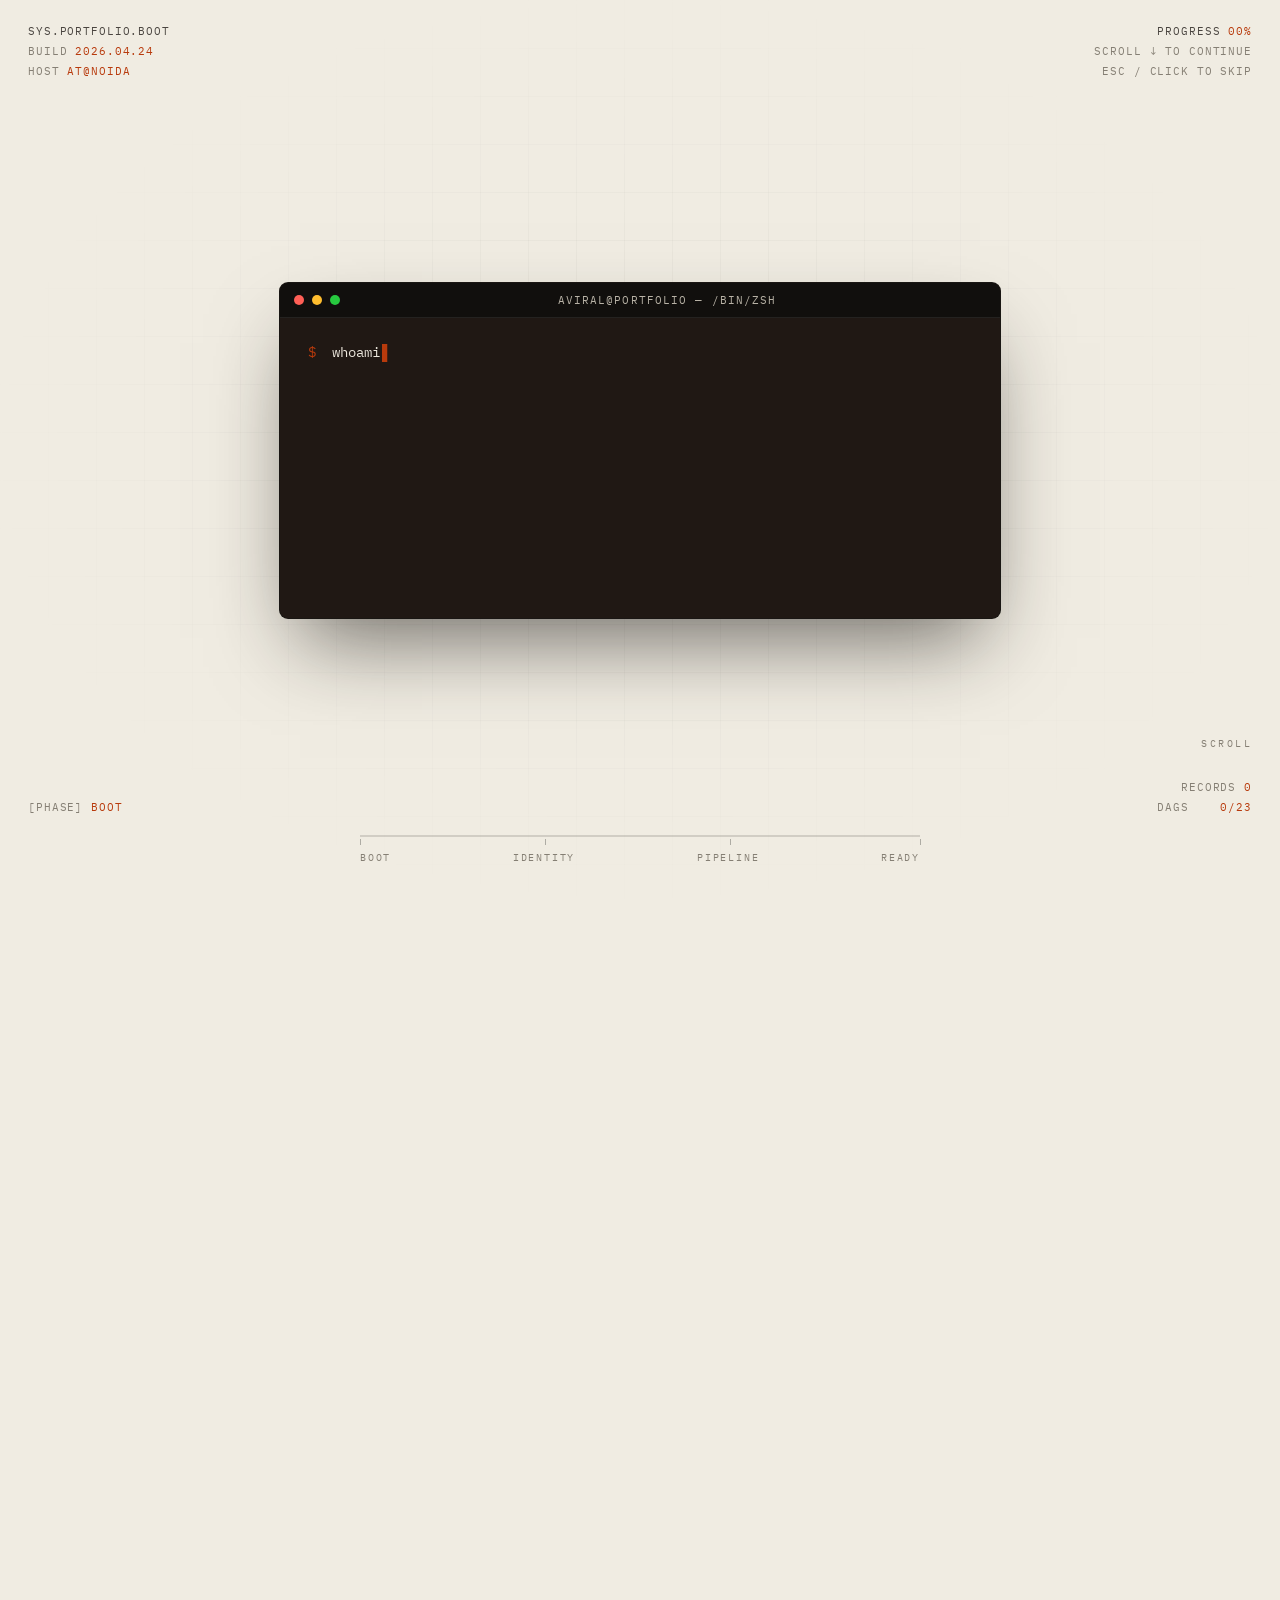
==== commit e58af681: "Now only thing left is 1) change inner content 2) Change the graph 3) dd resumes" ====
--- a/index.html
+++ b/index.html
@@ -8,8 +8,138 @@
   <link rel="preconnect" href="https://fonts.googleapis.com"/>
   <link href="https://fonts.googleapis.com/css2?family=IBM+Plex+Mono:ital,wght@0,300;0,400;0,500;1,300&family=Fraunces:ital,wght@0,300;0,700;1,300;1,700&display=swap" rel="stylesheet"/>
   <link rel="stylesheet" href="static/css/style.css"/>
+  <link rel="stylesheet" href="static/css/intro.css"/>
 </head>
-<body id="body">
+<body id="body" class="intro-locked">
+
+<div id="intro" aria-hidden="false">
+  <div class="intro-bg"></div>
+  <div class="intro-grid"></div>
+
+  <!-- HUD corners -->
+  <div class="intro-hud hud-tl">
+    <div class="hud-line">sys.portfolio.boot</div>
+    <div class="hud-line dim">build <span id="hud-build">2026.04.24</span></div>
+    <div class="hud-line dim">host <span id="hud-host">at@noida</span></div>
+  </div>
+  <div class="intro-hud hud-tr">
+    <div class="hud-line">progress <span id="hud-prog">00%</span></div>
+    <div class="hud-line dim">scroll ↓ to continue</div>
+    <div class="hud-line dim">esc / click to skip</div>
+  </div>
+  <div class="intro-hud hud-bl">
+    <div class="hud-line dim">[phase] <span id="hud-phase">boot</span></div>
+  </div>
+  <div class="intro-hud hud-br">
+    <div class="hud-line dim">records <span id="hud-rec">0</span></div>
+    <div class="hud-line dim">dags    <span id="hud-dags">0/23</span></div>
+  </div>
+
+  <!-- Scene 1: Terminal -->
+  <div class="intro-scene scene-term" id="scene-term">
+    <div class="term-window">
+      <div class="term-head">
+        <span class="dot r"></span><span class="dot y"></span><span class="dot g"></span>
+        <span class="term-title">aviral@portfolio — /bin/zsh</span>
+      </div>
+      <div class="term-body" id="term-body">
+        <div class="t-line" data-show="0.02"><span class="pr">$</span> whoami<span class="cur">▋</span></div>
+        <div class="t-line" data-show="0.08">aviral_tanwar</div>
+        <div class="t-line" data-show="0.12"><span class="dim">// platform_owner · solution_architect · data_engineer</span></div>
+        <div class="t-line" data-show="0.18"><span class="pr">$</span> cat about.md</div>
+        <div class="t-line" data-show="0.22">i build things that don't break at 3am.</div>
+        <div class="t-line" data-show="0.26">i like pipelines, puzzles, and pressing <span class="ok">enter</span>.</div>
+        <div class="t-line" data-show="0.30"><span class="pr">$</span> ./run_portfolio<span class="cur">▋</span></div>
+      </div>
+    </div>
+  </div>
+
+  <!-- Scene 2: AT glyph -->
+  <div class="intro-scene scene-glyph" id="scene-glyph">
+    <div class="glyph-wrap" id="glyph-wrap">
+      <div class="glyph-meta top">// identity.resolved</div>
+      <div class="glyph-at"><em>AT</em><span class="glyph-dot">·</span></div>
+      <div class="glyph-tag">Aviral Tanwar — Data Engineer</div>
+      <div class="glyph-rule"></div>
+      <div class="glyph-meta bot">PO / SA / DE</div>
+    </div>
+  </div>
+
+  <!-- Scene 3: Life DAG -->
+  <div class="intro-scene scene-pipe" id="scene-pipe">
+    <div class="pipe-title">// life.dag — run_id: since_2002 · state: <span class="lbl-ok">running</span></div>
+    <svg class="pipe-svg" viewBox="0 0 1200 380" preserveAspectRatio="xMidYMid meet">
+      <defs>
+        <marker id="ah" viewBox="0 0 8 8" refX="7" refY="4" markerWidth="6" markerHeight="6" orient="auto">
+          <path d="M0 0 L8 4 L0 8 z" fill="currentColor"/>
+        </marker>
+      </defs>
+      <g class="pipe-rules">
+        <line x1="60" x2="1140" y1="60"  y2="60"  class="rule"/>
+        <line x1="60" x2="1140" y1="320" y2="320" class="rule"/>
+        <text x="60" y="48" class="lane-label">timeline</text>
+        <text x="1140" y="340" text-anchor="end" class="lane-label">→ present</text>
+      </g>
+      <g class="pipe-years">
+        <g class="yr" data-at="0.60"><text x="110"  y="88">2002</text></g>
+        <g class="yr" data-at="0.62"><text x="280"  y="88">2016</text></g>
+        <g class="yr" data-at="0.64"><text x="450"  y="88">2020</text></g>
+        <g class="yr" data-at="0.66"><text x="620"  y="88">2022</text></g>
+        <g class="yr" data-at="0.70"><text x="790"  y="88">2024</text></g>
+        <g class="yr" data-at="0.74"><text x="960"  y="88">now</text></g>
+        <g class="yr" data-at="0.78"><text x="1120" y="88" text-anchor="end">?</text></g>
+      </g>
+      <g class="pipe-edges" stroke="currentColor" fill="none" stroke-width="1.2">
+        <line class="edge" data-at="0.62" x1="200"  y1="180" x2="225" y2="180" marker-end="url(#ah)"/>
+        <line class="edge" data-at="0.64" x1="370"  y1="180" x2="395" y2="180" marker-end="url(#ah)"/>
+        <line class="edge" data-at="0.66" x1="540"  y1="180" x2="565" y2="180" marker-end="url(#ah)"/>
+        <line class="edge" data-at="0.68" x1="710"  y1="180" x2="735" y2="180" marker-end="url(#ah)"/>
+        <line class="edge" data-at="0.72" x1="880"  y1="180" x2="905" y2="130" marker-end="url(#ah)"/>
+        <line class="edge" data-at="0.72" x1="880"  y1="180" x2="905" y2="230" marker-end="url(#ah)"/>
+        <line class="edge" data-at="0.76" x1="1050" y1="130" x2="1075" y2="180" marker-end="url(#ah)"/>
+        <line class="edge" data-at="0.76" x1="1050" y1="230" x2="1075" y2="180" marker-end="url(#ah)"/>
+      </g>
+      <g class="pipe-nodes airflow">
+        <g class="node ok"      data-at="0.60"><rect x="70"   y="160" width="130" height="40" rx="4"/><circle cx="85"   cy="180" r="4" class="status"/><text x="100"  y="185">start</text></g>
+        <g class="node ok"      data-at="0.62"><rect x="225"  y="160" width="145" height="40" rx="4"/><circle cx="240"  cy="180" r="4" class="status"/><text x="255"  y="185">hello_world</text></g>
+        <g class="node ok"      data-at="0.64"><rect x="395"  y="160" width="145" height="40" rx="4"/><circle cx="410"  cy="180" r="4" class="status"/><text x="425"  y="185">enroll.jiit</text></g>
+        <g class="node ok"      data-at="0.66"><rect x="565"  y="160" width="145" height="40" rx="4"/><circle cx="580"  cy="180" r="4" class="status"/><text x="595"  y="185">break_prod</text></g>
+        <g class="node ok"      data-at="0.68"><rect x="735"  y="160" width="145" height="40" rx="4"/><circle cx="750"  cy="180" r="4" class="status"/><text x="765"  y="185">fix_prod</text></g>
+        <g class="node ok"      data-at="0.72"><rect x="905"  y="110" width="145" height="40" rx="4"/><circle cx="920"  cy="130" r="4" class="status"/><text x="935"  y="135">ship_things</text></g>
+        <g class="node run"     data-at="0.72"><rect x="905"  y="210" width="145" height="40" rx="4"/><circle cx="920"  cy="230" r="4" class="status"/><text x="935"  y="235">stay_curious</text></g>
+        <g class="node pending" data-at="0.76"><rect x="1075" y="160" width="65"  height="40" rx="4"/><circle cx="1090" cy="180" r="4" class="status"/><text x="1107" y="185">???</text></g>
+      </g>
+      <circle id="packet" class="packet" r="3.5" cx="100" cy="180"/>
+    </svg>
+    <div class="pipe-legend">
+      <span class="lg"><span class="lg-dot ok"></span>success</span>
+      <span class="lg"><span class="lg-dot run"></span>running</span>
+      <span class="lg"><span class="lg-dot pending"></span>scheduled</span>
+      <span class="lg muted">tasks 8 · failed 0 · retries: who's counting</span>
+    </div>
+  </div>
+
+  <!-- Bottom progress bar -->
+  <div class="intro-progress">
+    <div class="intro-progress-bar" id="intro-bar"></div>
+    <div class="intro-progress-ticks">
+      <span class="tick" style="left:0%"></span>
+      <span class="tick" style="left:33%"></span>
+      <span class="tick" style="left:66%"></span>
+      <span class="tick" style="left:100%"></span>
+    </div>
+    <div class="intro-progress-labels">
+      <span>boot</span><span>identity</span><span>pipeline</span><span>ready</span>
+    </div>
+  </div>
+
+  <!-- Scroll hint -->
+  <div class="intro-hint">
+    <div class="hint-chev"><span>↓</span><span>↓</span><span>↓</span></div>
+    <div class="hint-text">scroll</div>
+  </div>
+</div>
+<!-- end intro -->
 
 <!-- SCROLL PROGRESS -->
 <div id="scroll-progress"></div>
@@ -461,5 +591,6 @@
 </div>
 
 <script src="static/js/main.js"></script>
+<script src="static/js/intro.js"></script>
 </body>
 </html>
--- a/static/css/intro.css
+++ b/static/css/intro.css
@@ -0,0 +1,373 @@
+/* =========================================================
+   INTRO OVERLAY — scroll-scrubbed boot animation
+   Sits above portfolio; body.intro-locked prevents real scroll.
+   ========================================================= */
+
+/* lock the page while intro is active */
+body.intro-locked { overflow: hidden !important; height: 100vh; }
+body.intro-locked > nav,
+body.intro-locked > section,
+body.intro-locked > .ticker,
+body.intro-locked > footer,
+body.intro-locked > #scroll-progress,
+body.intro-locked > #bean-corner {
+  opacity: 0;
+  transition: opacity .9s ease .05s;
+}
+body.intro-revealing > nav,
+body.intro-revealing > section,
+body.intro-revealing > .ticker,
+body.intro-revealing > footer,
+body.intro-revealing > #scroll-progress,
+body.intro-revealing > #bean-corner {
+  opacity: 1;
+}
+
+#intro {
+  position: fixed;
+  inset: 0;
+  z-index: 300;
+  color: var(--ink);
+  font-family: 'IBM Plex Mono', monospace;
+  overflow: hidden;
+  pointer-events: auto;
+  user-select: none;
+  transition: opacity .9s ease;
+}
+#intro.hidden {
+  opacity: 0;
+  pointer-events: none;
+}
+.intro-bg {
+  position: absolute; inset: 0;
+  background: var(--bg);
+  transition: background .3s;
+}
+.intro-grid {
+  position: absolute; inset: 0;
+  background-image:
+    linear-gradient(to right,  color-mix(in srgb, var(--ink) 6%, transparent) 1px, transparent 1px),
+    linear-gradient(to bottom, color-mix(in srgb, var(--ink) 6%, transparent) 1px, transparent 1px);
+  background-size: 48px 48px;
+  mask-image: radial-gradient(ellipse at center, black 30%, transparent 75%);
+  -webkit-mask-image: radial-gradient(ellipse at center, black 30%, transparent 75%);
+  opacity: .55;
+}
+
+/* HUD corners */
+.intro-hud {
+  position: absolute;
+  font-size: 11px;
+  letter-spacing: .08em;
+  text-transform: uppercase;
+  color: var(--ink2);
+  line-height: 1.8;
+  font-weight: 400;
+}
+.intro-hud .hud-line .dim,
+.intro-hud .dim { color: var(--muted); }
+.hud-tl { top: 22px; left: 28px; }
+.hud-tr { top: 22px; right: 28px; text-align: right; }
+.hud-bl { bottom: 82px; left: 28px; }
+.hud-br { bottom: 82px; right: 28px; text-align: right; }
+.intro-hud .hud-line { white-space: pre; }
+.intro-hud span[id^="hud-"] { color: var(--accent); }
+
+/* ---------- Scenes ---------- */
+.intro-scene {
+  position: absolute;
+  inset: 0;
+  display: flex;
+  align-items: center;
+  justify-content: center;
+  opacity: 0;
+  transition: opacity .25s ease;
+  pointer-events: none;
+}
+.intro-scene.on { opacity: 1; }
+
+/* Scene 1 — Terminal */
+.term-window {
+  width: min(720px, 82vw);
+  background: color-mix(in srgb, var(--ink) 96%, var(--accent));
+  color: #ede8de;
+  border-radius: 8px;
+  box-shadow:
+    0 40px 80px -20px color-mix(in srgb, var(--ink) 60%, transparent),
+    0 0 0 1px color-mix(in srgb, var(--ink) 100%, transparent);
+  overflow: hidden;
+  font-size: 14px;
+  transform: translateY(0) scale(1);
+  transition: transform .4s ease, opacity .4s ease;
+}
+.dark .term-window { background: #0c0a08; }
+.term-head {
+  display: flex;
+  align-items: center;
+  gap: 8px;
+  padding: 10px 14px;
+  background: color-mix(in srgb, #000 35%, var(--ink));
+  border-bottom: 1px solid color-mix(in srgb, #fff 8%, transparent);
+}
+.term-head .dot { width: 10px; height: 10px; border-radius: 50%; }
+.term-head .dot.r { background: #ff5f56; }
+.term-head .dot.y { background: #ffbd2e; }
+.term-head .dot.g { background: #27c93f; }
+.term-head .term-title {
+  flex: 1;
+  text-align: center;
+  font-size: 11px;
+  letter-spacing: .1em;
+  color: #b8b2a6;
+  text-transform: uppercase;
+}
+.term-body {
+  padding: 22px 28px 30px;
+  min-height: 300px;
+  font-size: 14px;
+  line-height: 1.85;
+  color: #ede8de;
+}
+.t-line {
+  opacity: 0;
+  transform: translateY(2px);
+  transition: opacity .18s ease, transform .18s ease;
+}
+.t-line.visible { opacity: 1; transform: none; }
+.t-line .pr  { color: var(--accent); margin-right: 8px; }
+.t-line .ok  { color: #4fb357; margin-right: 8px; }
+.t-line .dim { color: #857f74; }
+.t-line .cur {
+  display: inline-block;
+  width: .55em;
+  margin-left: 2px;
+  color: var(--accent);
+  animation: cur-blink 1s steps(2) infinite;
+}
+@keyframes cur-blink { 50% { opacity: 0; } }
+
+/* Scene 2 — Identity glyph */
+.glyph-wrap {
+  text-align: center;
+  transform-origin: center;
+  will-change: transform, opacity;
+}
+.glyph-meta {
+  font-size: 11px;
+  letter-spacing: .18em;
+  text-transform: uppercase;
+  color: var(--muted);
+}
+.glyph-meta.top    { margin-bottom: 22px; }
+.glyph-meta.bot    { margin-top: 18px; }
+.glyph-at {
+  font-family: 'Fraunces', serif;
+  font-weight: 700;
+  font-style: italic;
+  font-size: clamp(120px, 22vw, 260px);
+  line-height: .9;
+  color: var(--ink);
+  letter-spacing: -.06em;
+  display: inline-flex;
+  align-items: baseline;
+  gap: .12em;
+}
+.glyph-at em { font-style: italic; }
+.glyph-at .glyph-dot {
+  font-family: 'IBM Plex Mono', monospace;
+  font-weight: 400;
+  font-size: .35em;
+  color: var(--accent);
+  transform: translateY(-.7em);
+}
+.glyph-tag {
+  margin-top: 14px;
+  font-size: 13px;
+  letter-spacing: .1em;
+  color: var(--ink2);
+}
+.glyph-rule {
+  width: 48px;
+  height: 1px;
+  background: var(--accent);
+  margin: 18px auto 0;
+}
+
+/* Scene 3 — Life DAG (horizontal airflow style) */
+.scene-pipe { flex-direction: column; gap: 18px; }
+.pipe-title {
+  font-size: 11px;
+  letter-spacing: .14em;
+  text-transform: uppercase;
+  color: var(--muted);
+}
+.pipe-title .lbl-ok { color: #4fb357; }
+.pipe-svg {
+  width: min(1160px, 94vw);
+  height: auto;
+  color: var(--ink2);
+}
+.pipe-rules .rule { stroke: var(--border); stroke-width: 1; stroke-dasharray: 2 6; opacity: .7; }
+.pipe-rules .lane-label,
+.pipe-years text {
+  font-family: 'IBM Plex Mono', monospace;
+  font-size: 10px;
+  letter-spacing: .14em;
+  text-transform: uppercase;
+  fill: var(--muted);
+}
+.pipe-years .yr { opacity: 0; transition: opacity .3s ease; }
+.pipe-years .yr.on { opacity: 1; }
+
+.pipe-nodes.airflow g.node rect {
+  fill: var(--surface);
+  stroke: var(--border);
+  stroke-width: 1;
+  opacity: 0;
+  transform-origin: left center;
+  transform-box: fill-box;
+  transition: opacity .3s ease, transform .3s ease;
+}
+.pipe-nodes.airflow g.node text {
+  fill: var(--ink);
+  font-family: 'IBM Plex Mono', monospace;
+  font-size: 12px;
+  text-anchor: start;
+  opacity: 0;
+  transition: opacity .3s ease .08s;
+}
+.pipe-nodes.airflow g.node circle.status {
+  opacity: 0;
+  transition: opacity .3s ease .1s;
+}
+.pipe-nodes.airflow g.node.ok      circle.status { fill: #4fb357; }
+.pipe-nodes.airflow g.node.run     circle.status { fill: var(--accent); animation: dot-pulse 1.2s ease-in-out infinite; }
+.pipe-nodes.airflow g.node.pending circle.status { fill: none; stroke: var(--muted); stroke-width: 1.2; stroke-dasharray: 2 2; }
+.pipe-nodes.airflow g.node.run     rect { stroke: var(--accent); }
+.pipe-nodes.airflow g.node.pending rect { stroke-dasharray: 3 3; opacity: 1; }
+
+.pipe-nodes.airflow g.node.on rect   { opacity: 1; transform: scale(1); }
+.pipe-nodes.airflow g.node.on text   { opacity: 1; }
+.pipe-nodes.airflow g.node.on circle.status { opacity: 1; }
+.pipe-nodes.airflow g.node:not(.on) rect { transform: scale(.94); }
+
+@keyframes dot-pulse {
+  0%,100% { opacity: 1; transform: scale(1); transform-origin: center; }
+  50%     { opacity: .4; transform: scale(.7); }
+}
+
+.pipe-edges line.edge {
+  stroke-dasharray: 80;
+  stroke-dashoffset: 80;
+  transition: stroke-dashoffset .35s ease;
+  opacity: .65;
+}
+.pipe-edges line.edge.on { stroke-dashoffset: 0; }
+
+.packet {
+  fill: var(--accent);
+  opacity: 0;
+  filter: drop-shadow(0 0 6px var(--accent));
+}
+
+.pipe-legend {
+  display: flex;
+  gap: 20px;
+  font-size: 10px;
+  letter-spacing: .14em;
+  text-transform: uppercase;
+  color: var(--ink2);
+  flex-wrap: wrap;
+  justify-content: center;
+  padding: 0 16px;
+}
+.pipe-legend .muted { color: var(--muted); }
+.pipe-legend .lg { display: inline-flex; align-items: center; gap: 7px; }
+.pipe-legend .lg-dot { width: 8px; height: 8px; border-radius: 50%; }
+.pipe-legend .lg-dot.ok      { background: #4fb357; }
+.pipe-legend .lg-dot.run     { background: var(--accent); }
+.pipe-legend .lg-dot.pending { background: transparent; border: 1px dashed var(--muted); }
+
+/* Progress bar bottom */
+.intro-progress {
+  position: absolute;
+  bottom: 36px;
+  left: 50%;
+  transform: translateX(-50%);
+  width: min(560px, 70vw);
+}
+.intro-progress-bar {
+  height: 2px;
+  background: color-mix(in srgb, var(--ink) 14%, transparent);
+  position: relative;
+  overflow: hidden;
+}
+.intro-progress-bar::after {
+  content: '';
+  position: absolute;
+  inset: 0 auto 0 0;
+  width: var(--p, 0%);
+  background: var(--accent);
+  transition: width .1s linear;
+}
+.intro-progress-ticks {
+  position: relative;
+  height: 6px;
+  margin-top: 2px;
+}
+.intro-progress-ticks .tick {
+  position: absolute;
+  top: 0;
+  width: 1px;
+  height: 6px;
+  background: color-mix(in srgb, var(--ink) 30%, transparent);
+}
+.intro-progress-labels {
+  display: flex;
+  justify-content: space-between;
+  margin-top: 6px;
+  font-size: 10px;
+  letter-spacing: .18em;
+  text-transform: uppercase;
+  color: var(--muted);
+}
+
+/* Hint chevrons */
+.intro-hint {
+  position: absolute;
+  right: 28px;
+  bottom: 150px;
+  text-align: right;
+  color: var(--muted);
+  font-size: 10px;
+  letter-spacing: .25em;
+  text-transform: uppercase;
+  transition: opacity .3s;
+}
+.intro-hint.fade { opacity: 0; }
+.hint-chev {
+  display: flex;
+  flex-direction: column;
+  align-items: flex-end;
+  gap: 2px;
+  font-size: 14px;
+  margin-bottom: 6px;
+  color: var(--accent);
+}
+.hint-chev span {
+  animation: chev 1.6s ease-in-out infinite;
+  opacity: 0;
+}
+.hint-chev span:nth-child(1) { animation-delay: 0s; }
+.hint-chev span:nth-child(2) { animation-delay: .18s; }
+.hint-chev span:nth-child(3) { animation-delay: .36s; }
+@keyframes chev {
+  0%, 100% { opacity: 0; transform: translateY(-4px); }
+  40% { opacity: 1; transform: translateY(0); }
+}
+
+/* hide crosshair during intro */
+body.intro-locked #xhair { display: none; }
+body.intro-locked *, body.intro-locked *::before, body.intro-locked *::after {
+  cursor: default !important;
+}
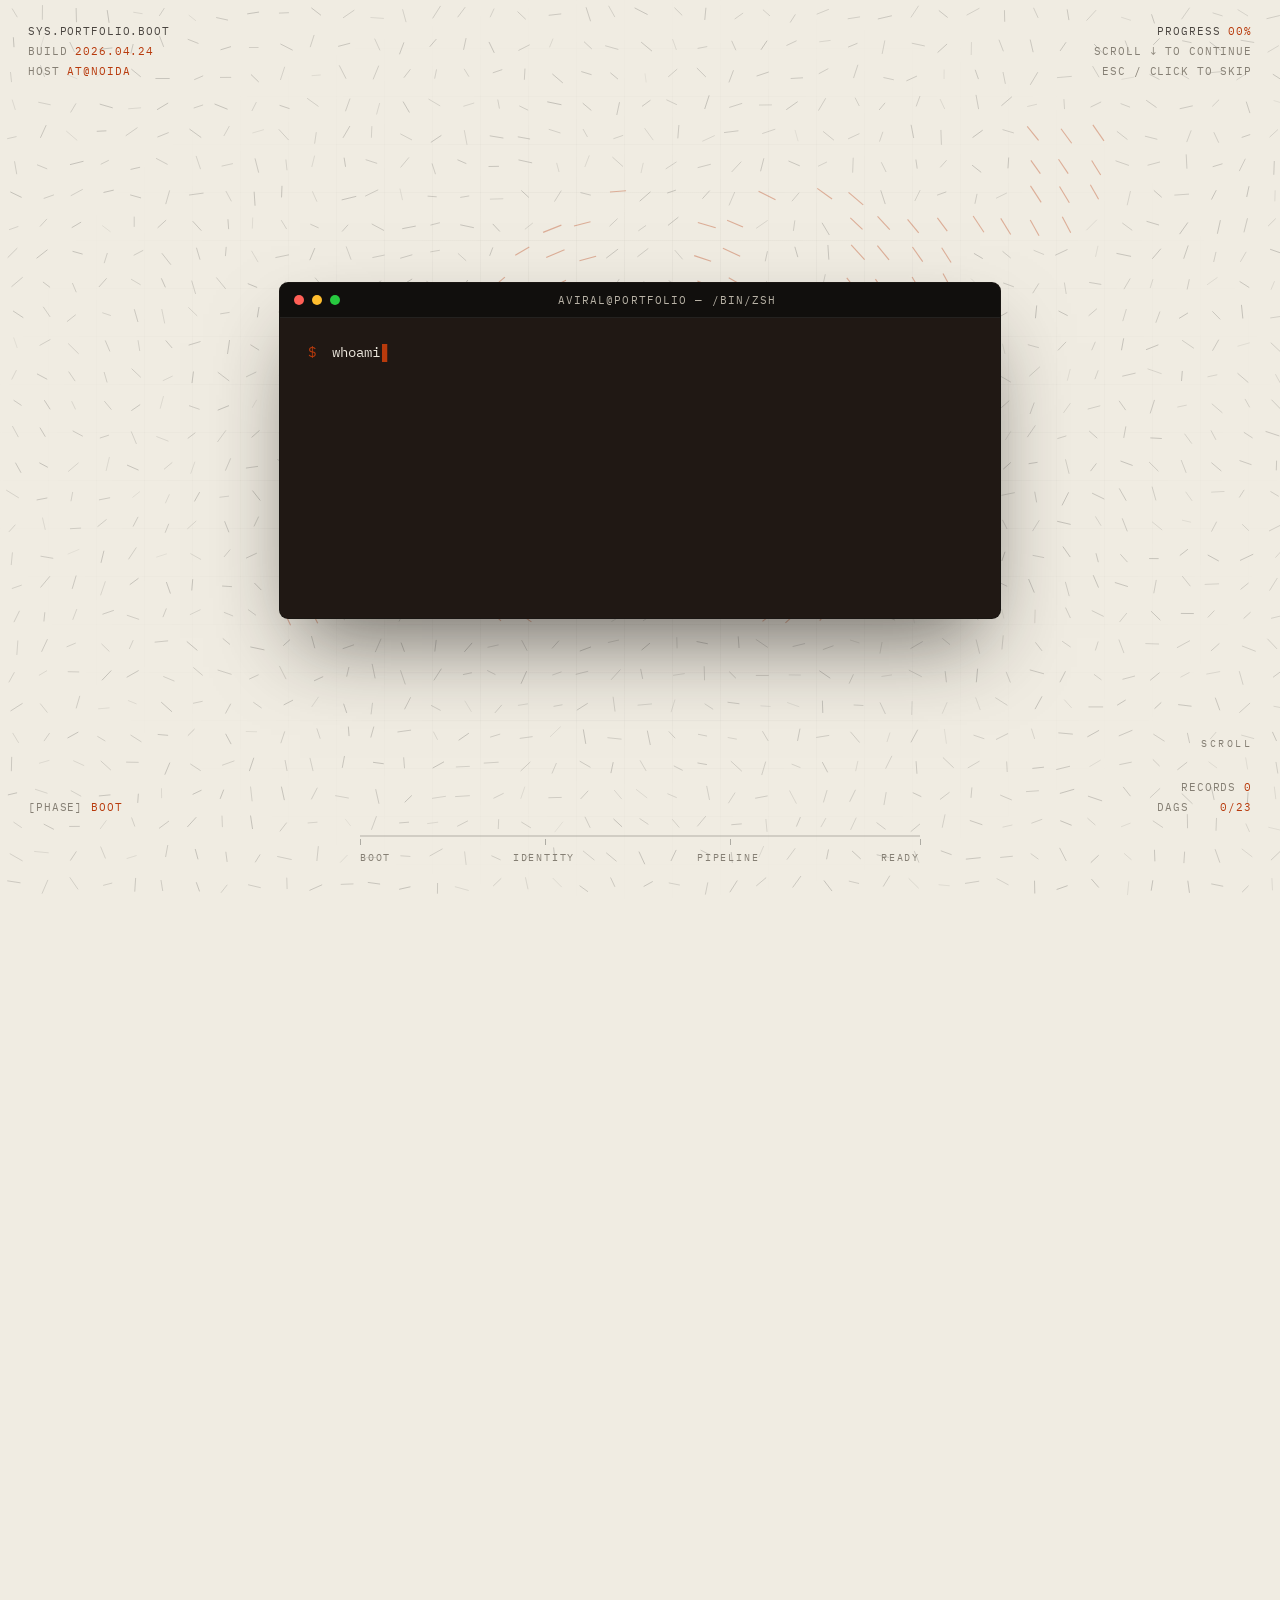
==== commit 1bcd13c7: "Now only thing left is 1) change inner content 2) Change the graph 3) dd resumes" ====
--- a/index.html
+++ b/index.html
@@ -9,6 +9,7 @@
   <link href="https://fonts.googleapis.com/css2?family=IBM+Plex+Mono:ital,wght@0,300;0,400;0,500;1,300&family=Fraunces:ital,wght@0,300;0,700;1,300;1,700&display=swap" rel="stylesheet"/>
   <link rel="stylesheet" href="static/css/style.css"/>
   <link rel="stylesheet" href="static/css/intro.css"/>
+  <link rel="stylesheet" href="static/css/animations.css"/>
 </head>
 <body id="body" class="intro-locked">
 
@@ -592,5 +593,6 @@
 
 <script src="static/js/main.js"></script>
 <script src="static/js/intro.js"></script>
+<script src="static/js/animations.js"></script>
 </body>
 </html>
--- a/static/css/intro.css
+++ b/static/css/intro.css
@@ -40,8 +40,7 @@
 }
 .intro-bg {
   position: absolute; inset: 0;
-  background: var(--bg);
-  transition: background .3s;
+  background: transparent;
 }
 .intro-grid {
   position: absolute; inset: 0;
--- a/static/css/animations.css
+++ b/static/css/animations.css
@@ -0,0 +1,77 @@
+/* =========================================================
+   PORTFOLIO ANIMATIONS — additive layer, no overrides
+   Matches existing IBM Plex Mono / Fraunces aesthetic.
+   ========================================================= */
+
+/* ===== Hero stagger ===== */
+.hero-eyebrow,
+.hero-name,
+.hero-title,
+.hero-desc,
+.hero-btns {
+  opacity: 0;
+  transform: translateY(18px);
+  transition: opacity .6s ease, transform .6s ease;
+}
+.hero-animated .hero-eyebrow { opacity: 1; transform: none; transition-delay: .05s; }
+.hero-animated .hero-name    { opacity: 1; transform: none; transition-delay: .18s; }
+.hero-animated .hero-title   { opacity: 1; transform: none; transition-delay: .30s; }
+.hero-animated .hero-desc    { opacity: 1; transform: none; transition-delay: .42s; }
+.hero-animated .hero-btns    { opacity: 1; transform: none; transition-delay: .56s; }
+
+/* ===== Section label sweep ===== */
+.sec-label {
+  opacity: 0;
+  transform: translateX(-20px);
+  transition: opacity .45s ease, transform .45s ease;
+}
+.sec-label.label-in {
+  opacity: 1;
+  transform: none;
+}
+
+/* ===== Skill tag stagger ===== */
+.sk-tag {
+  opacity: 0;
+  transform: translateY(8px);
+  transition: opacity .3s ease, transform .3s ease;
+}
+.skills-revealed .sk-tag { opacity: 1; transform: none; }
+
+/* ===== KPI count-up — highlight flash ===== */
+.kpi-val.kpi-counting {
+  color: var(--accent);
+  transition: color .8s ease;
+}
+
+/* ===== Project card 3D tilt ===== */
+.proj-card {
+  transform-style: preserve-3d;
+  will-change: transform;
+  transform: perspective(800px) rotateX(0deg) rotateY(0deg) translateY(0);
+  transition: box-shadow .25s ease, border-color .25s ease, transform .08s linear;
+}
+.proj-card:not(:hover) {
+  transition: box-shadow .4s ease, border-color .4s ease, transform .45s ease;
+}
+
+/* ===== Contact links stagger ===== */
+.c-link {
+  opacity: 0;
+  transform: translateX(-14px);
+  transition: opacity .35s ease, transform .35s ease,
+              padding .2s, border-color .2s;
+}
+.contact-revealed .c-link { opacity: 1; transform: none; }
+
+/* ===== Chapter section number count ===== */
+.sec-num {
+  display: inline-block;
+  min-width: 2ch;
+  transition: color .3s;
+}
+
+/* ===== Parallax hero ===== */
+#hero {
+  will-change: transform;
+}
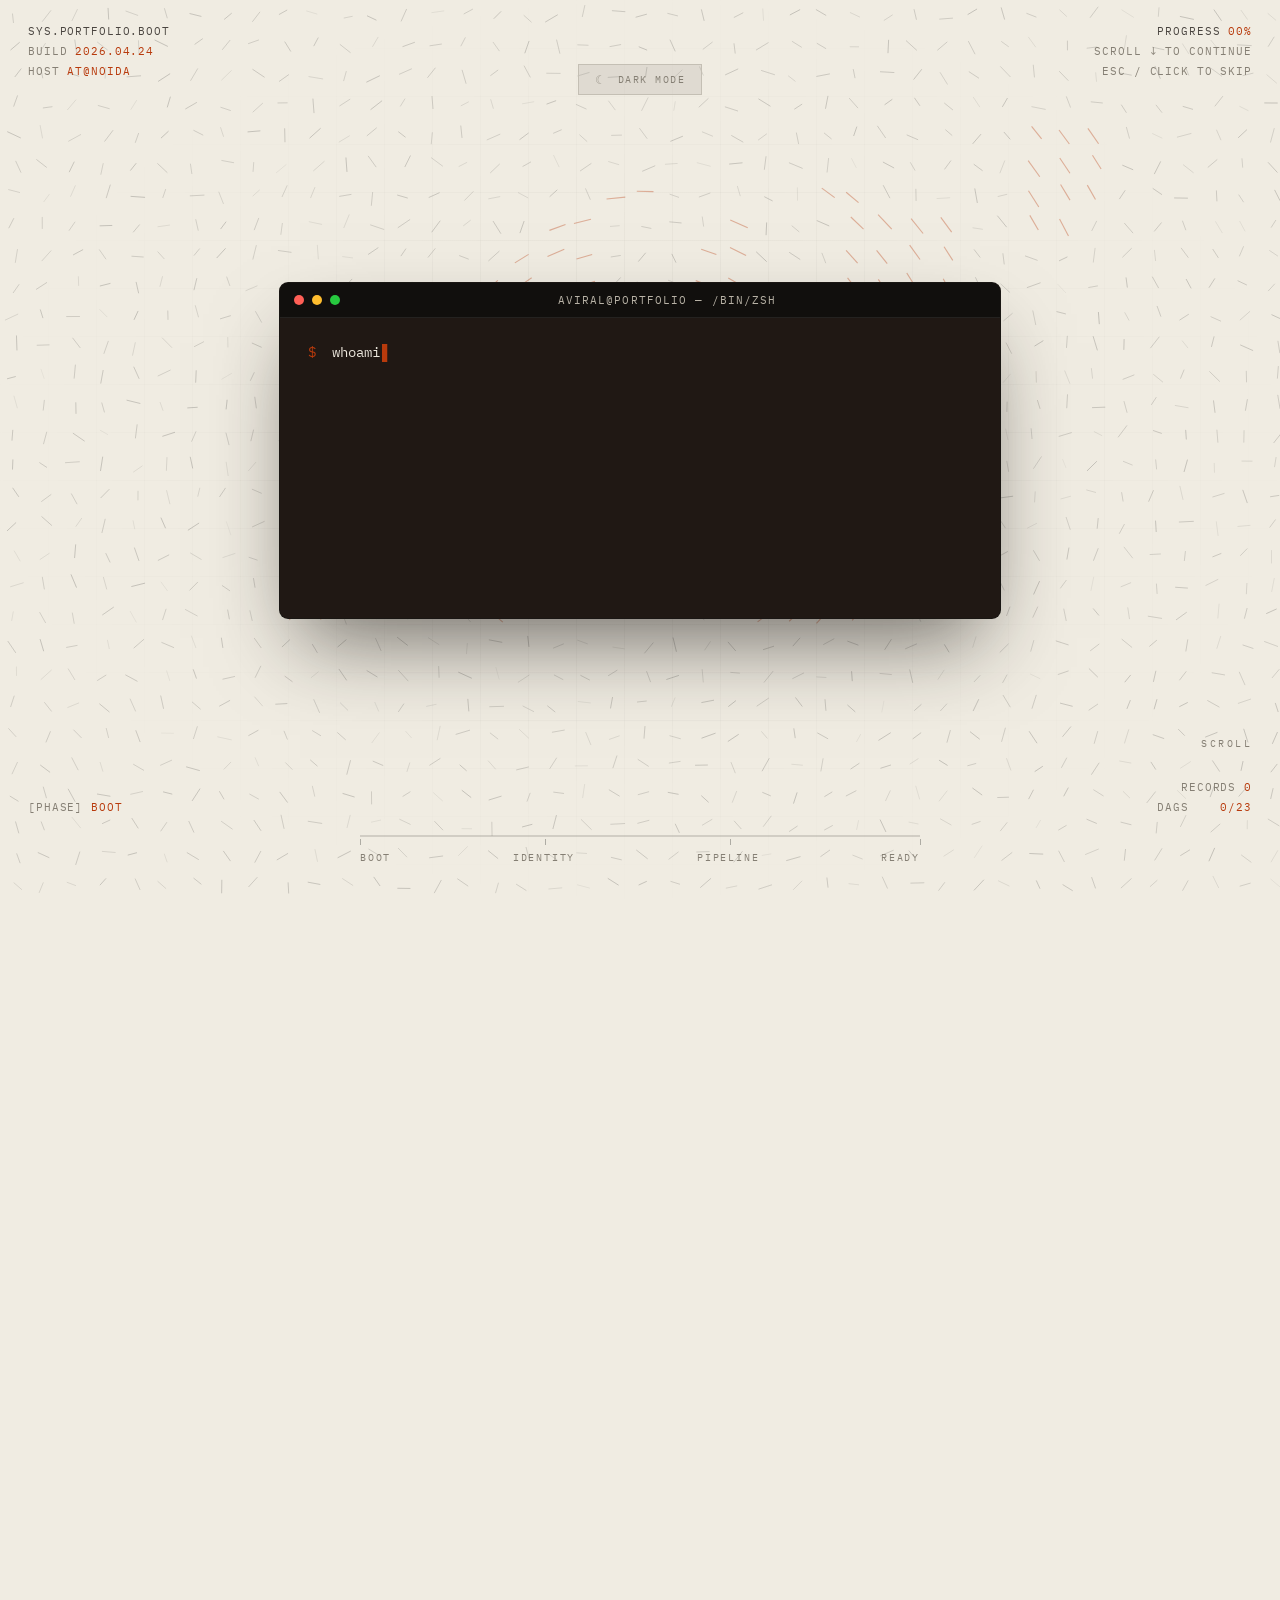
==== commit 01f97f9f: "Apparently my portfolio is not readible and classy and god knows what... So making it readible and a" ====
--- a/index.html
+++ b/index.html
@@ -10,6 +10,7 @@
   <link rel="stylesheet" href="static/css/style.css"/>
   <link rel="stylesheet" href="static/css/intro.css"/>
   <link rel="stylesheet" href="static/css/animations.css"/>
+  <link rel="stylesheet" href="static/css/readability.css"/>
 </head>
 <body id="body" class="intro-locked">
 
@@ -139,6 +140,12 @@
     <div class="hint-chev"><span>↓</span><span>↓</span><span>↓</span></div>
     <div class="hint-text">scroll</div>
   </div>
+
+  <!-- Theme toggle -->
+  <button class="intro-theme-btn" id="intro-theme-btn" onclick="introToggleTheme()">
+    <span class="tb-icon" id="intro-theme-icon">☾</span>
+    <span id="intro-theme-label">Dark mode</span>
+  </button>
 </div>
 <!-- end intro -->
 
@@ -174,10 +181,10 @@
   </div>
   <div class="nav-quote" id="nav-quote">// it works on my machine.</div>
   <div class="nav-r">
-    <a class="nav-link" href="#skills">Stack</a>
+    <a class="nav-link" href="#projects">Projects</a>
     <a class="nav-link" href="#experience">Work</a>
     <a class="nav-link" href="#education">Education</a>
-    <a class="nav-link" href="#projects">Projects</a>
+    <a class="nav-link" href="#skills">Stack</a>
     <a class="nav-link" href="#achievements">Awards</a>
     <a class="nav-link" href="#feedback">Feedback</a>
     <a class="nav-link" href="#contact">Contact</a>
@@ -245,64 +252,54 @@
   </div>
 </div>
 
-<!-- SKILLS -->
-<section id="skills" data-chapter="01" data-chapter-name="Tech Stack">
-  <div class="sec-label"><span class="sec-num">01</span> Tech Stack</div>
-  <div class="skills-outer reveal">
-    <div class="skills-intro">Tools I reach for when the <em>problem is real.</em></div>
-    <div class="skills-cols">
-      <div class="sk-row">
-        <div class="sk-cat">Orchestration</div>
-        <div class="sk-tags">
-          <span class="sk-tag">Apache Airflow</span>
-          <span class="sk-tag">DAG Design</span>
-          <span class="sk-tag">Scheduler Tuning</span>
-          <span class="sk-tag">RBAC</span>
-        </div>
-      </div>
-      <div class="sk-row">
-        <div class="sk-cat">Languages</div>
-        <div class="sk-tags">
-          <span class="sk-tag">Python</span>
-          <span class="sk-tag">SQL / MySQL</span>
-          <span class="sk-tag">Bash</span>
-        </div>
-      </div>
-      <div class="sk-row">
-        <div class="sk-cat">Cloud Infra</div>
-        <div class="sk-tags">
-          <span class="sk-tag">GCP Compute</span>
-          <span class="sk-tag">Cloud Storage</span>
-          <span class="sk-tag">Docker</span>
-          <span class="sk-tag">Linux</span>
-          <span class="sk-tag">Git</span>
-        </div>
-      </div>
-      <div class="sk-row">
-        <div class="sk-cat">Data Eng.</div>
-        <div class="sk-tags">
-          <span class="sk-tag">ETL Pipelines</span>
-          <span class="sk-tag">Incremental ETL</span>
-          <span class="sk-tag">Data Modeling</span>
-          <span class="sk-tag">Power BI</span>
-        </div>
-      </div>
-      <div class="sk-row">
-        <div class="sk-cat">Automation</div>
-        <div class="sk-tags">
-          <span class="sk-tag">Jenkins</span>
-          <span class="sk-tag">GitHub Actions</span>
-          <span class="sk-tag">REST APIs</span>
-          <span class="sk-tag">JSON DSL</span>
-        </div>
-      </div>
-      <div class="sk-row">
-        <div class="sk-cat">In Progress</div>
-        <div class="sk-tags">
-          <span class="sk-tag wip">Apache Kafka</span>
-          <span class="sk-tag wip">Databricks</span>
-          <span class="sk-tag wip">BigQuery</span>
-        </div>
+<!-- PROJECTS -->
+<section id="projects" data-chapter="01" data-chapter-name="Projects">
+  <div class="sec-label"><span class="sec-num">01</span> Projects</div>
+  <div class="proj-grid reveal">
+    <div class="proj-card" data-num="I">
+      <div class="proj-status"><span class="proj-dot"></span>Production · 7+ deployments</div>
+      <div class="proj-title">XBot</div>
+      <p class="proj-desc">Enterprise workflow orchestration on Apache Airflow. Complex DFOS schemas, IoT data streams, config-driven DAGs, full observability. Built from zero, owns itself in prod.</p>
+      <div class="proj-stack">
+        <span class="proj-chip">Airflow</span>
+        <span class="proj-chip">Python</span>
+        <span class="proj-chip">GCP</span>
+        <span class="proj-chip">MySQL</span>
+        <span class="proj-chip">Docker</span>
+      </div>
+    </div>
+    <div class="proj-card" data-num="II">
+      <div class="proj-status"><span class="proj-dot"></span>Production · 20+ workflows</div>
+      <div class="proj-title">ManEx v3</div>
+      <p class="proj-desc">Low-code automation engine. Non-engineers trigger full ETL workflows via JSON. 15+ composable functions: DB ops, API calls, validations, notifications. ~40% faster delivery.</p>
+      <div class="proj-stack">
+        <span class="proj-chip">Python</span>
+        <span class="proj-chip">SQL</span>
+        <span class="proj-chip">REST APIs</span>
+        <span class="proj-chip">JSON DSL</span>
+      </div>
+    </div>
+    <div class="proj-card" data-num="III">
+      <div class="proj-status"><span class="proj-dot"></span>Live · 5+ factories</div>
+      <div class="proj-title">DFOS Data Platform</div>
+      <p class="proj-desc">Unified data model collapsing complex multi-table schemas into a single queryable layer. 35% SLA improvement via partitioning, backfill strategies, scheduling controls.</p>
+      <div class="proj-stack">
+        <span class="proj-chip">Data Modeling</span>
+        <span class="proj-chip">Incremental ETL</span>
+        <span class="proj-chip">MySQL</span>
+        <span class="proj-chip">Airflow</span>
+      </div>
+    </div>
+    <div class="proj-card" data-num="IV">
+      <div class="proj-status"><span class="proj-dot wip"></span>In Progress · streaming</div>
+      <div class="proj-title">Kafka Streaming Pipeline</div>
+      <p class="proj-desc">Real-time IoT telemetry ingestion via Apache Kafka. Event-driven Airflow triggers. Moving the entire platform from scheduled batch to continuous streaming architecture.</p>
+      <div class="proj-stack">
+        <span class="proj-chip">Kafka</span>
+        <span class="proj-chip">Streaming</span>
+        <span class="proj-chip">IoT</span>
+        <span class="proj-chip">Airflow</span>
+        <span class="proj-chip">Python</span>
       </div>
     </div>
   </div>
@@ -401,54 +398,64 @@
   </div>
 </section>
 
-<!-- PROJECTS -->
-<section id="projects" data-chapter="04" data-chapter-name="Projects">
-  <div class="sec-label"><span class="sec-num">04</span> Projects</div>
-  <div class="proj-grid reveal">
-    <div class="proj-card" data-num="I">
-      <div class="proj-status"><span class="proj-dot"></span>Production · 7+ deployments</div>
-      <div class="proj-title">XBot</div>
-      <p class="proj-desc">Enterprise workflow orchestration on Apache Airflow. Complex DFOS schemas, IoT data streams, config-driven DAGs, full observability. Built from zero, owns itself in prod.</p>
-      <div class="proj-stack">
-        <span class="proj-chip">Airflow</span>
-        <span class="proj-chip">Python</span>
-        <span class="proj-chip">GCP</span>
-        <span class="proj-chip">MySQL</span>
-        <span class="proj-chip">Docker</span>
-      </div>
-    </div>
-    <div class="proj-card" data-num="II">
-      <div class="proj-status"><span class="proj-dot"></span>Production · 20+ workflows</div>
-      <div class="proj-title">ManEx v3</div>
-      <p class="proj-desc">Low-code automation engine. Non-engineers trigger full ETL workflows via JSON. 15+ composable functions: DB ops, API calls, validations, notifications. ~40% faster delivery.</p>
-      <div class="proj-stack">
-        <span class="proj-chip">Python</span>
-        <span class="proj-chip">SQL</span>
-        <span class="proj-chip">REST APIs</span>
-        <span class="proj-chip">JSON DSL</span>
-      </div>
-    </div>
-    <div class="proj-card" data-num="III">
-      <div class="proj-status"><span class="proj-dot"></span>Live · 5+ factories</div>
-      <div class="proj-title">DFOS Data Platform</div>
-      <p class="proj-desc">Unified data model collapsing complex multi-table schemas into a single queryable layer. 35% SLA improvement via partitioning, backfill strategies, scheduling controls.</p>
-      <div class="proj-stack">
-        <span class="proj-chip">Data Modeling</span>
-        <span class="proj-chip">Incremental ETL</span>
-        <span class="proj-chip">MySQL</span>
-        <span class="proj-chip">Airflow</span>
-      </div>
-    </div>
-    <div class="proj-card" data-num="IV">
-      <div class="proj-status"><span class="proj-dot wip"></span>In Progress · streaming</div>
-      <div class="proj-title">Kafka Streaming Pipeline</div>
-      <p class="proj-desc">Real-time IoT telemetry ingestion via Apache Kafka. Event-driven Airflow triggers. Moving the entire platform from scheduled batch to continuous streaming architecture.</p>
-      <div class="proj-stack">
-        <span class="proj-chip">Kafka</span>
-        <span class="proj-chip">Streaming</span>
-        <span class="proj-chip">IoT</span>
-        <span class="proj-chip">Airflow</span>
-        <span class="proj-chip">Python</span>
+<!-- SKILLS -->
+<section id="skills" data-chapter="04" data-chapter-name="Tech Stack">
+  <div class="sec-label"><span class="sec-num">04</span> Tech Stack</div>
+  <div class="skills-outer reveal">
+    <div class="skills-intro">Tools I reach for when the <em>problem is real.</em></div>
+    <div class="skills-cols">
+      <div class="sk-row">
+        <div class="sk-cat">Orchestration</div>
+        <div class="sk-tags">
+          <span class="sk-tag">Apache Airflow</span>
+          <span class="sk-tag">DAG Design</span>
+          <span class="sk-tag">Scheduler Tuning</span>
+          <span class="sk-tag">RBAC</span>
+        </div>
+      </div>
+      <div class="sk-row">
+        <div class="sk-cat">Languages</div>
+        <div class="sk-tags">
+          <span class="sk-tag">Python</span>
+          <span class="sk-tag">SQL / MySQL</span>
+          <span class="sk-tag">Bash</span>
+        </div>
+      </div>
+      <div class="sk-row">
+        <div class="sk-cat">Cloud Infra</div>
+        <div class="sk-tags">
+          <span class="sk-tag">GCP Compute</span>
+          <span class="sk-tag">Cloud Storage</span>
+          <span class="sk-tag">Docker</span>
+          <span class="sk-tag">Linux</span>
+          <span class="sk-tag">Git</span>
+        </div>
+      </div>
+      <div class="sk-row">
+        <div class="sk-cat">Data Eng.</div>
+        <div class="sk-tags">
+          <span class="sk-tag">ETL Pipelines</span>
+          <span class="sk-tag">Incremental ETL</span>
+          <span class="sk-tag">Data Modeling</span>
+          <span class="sk-tag">Power BI</span>
+        </div>
+      </div>
+      <div class="sk-row">
+        <div class="sk-cat">Automation</div>
+        <div class="sk-tags">
+          <span class="sk-tag">Jenkins</span>
+          <span class="sk-tag">GitHub Actions</span>
+          <span class="sk-tag">REST APIs</span>
+          <span class="sk-tag">JSON DSL</span>
+        </div>
+      </div>
+      <div class="sk-row">
+        <div class="sk-cat">In Progress</div>
+        <div class="sk-tags">
+          <span class="sk-tag wip">Apache Kafka</span>
+          <span class="sk-tag wip">Databricks</span>
+          <span class="sk-tag wip">BigQuery</span>
+        </div>
       </div>
     </div>
   </div>
--- a/static/css/animations.css
+++ b/static/css/animations.css
@@ -72,6 +72,5 @@
 }
 
 /* ===== Parallax hero ===== */
-#hero {
-  will-change: transform;
-}
+#hero { overflow: hidden; }
+#hero .hero-l { will-change: transform; }
--- a/static/css/readability.css
+++ b/static/css/readability.css
@@ -0,0 +1,251 @@
+/* =========================================================
+   READABILITY OVERRIDES — larger fonts, better density
+   ========================================================= */
+
+/* — Nav — */
+nav { z-index: 200; }
+#hero { padding-top: 120px; }
+.hero-btns { position: relative; z-index: 1; }
+.nav-link   { font-size: 11px; }
+.nav-quote  { font-size: 13px; }
+
+/* — Hero — */
+.hero-eyebrow { font-size: 11px; letter-spacing: 2.5px; }
+.hero-name    { font-size: clamp(62px, 7.5vw, 100px); }
+.hero-title   { font-size: 13px; letter-spacing: 2px; line-height: 2.1; }
+.hero-desc    { font-size: 16px; line-height: 2; }
+
+/* — Section labels — */
+.sec-label { font-size: 13px; letter-spacing: 2px; margin-bottom: 48px; }
+.sec-num   { font-size: 13px; }
+
+/* — Skills — */
+.skills-intro { font-size: 24px; margin-bottom: 32px; }
+.sk-row  { grid-template-columns: 150px 1fr; gap: 0 24px; }
+.sk-cat  { font-size: 12px; letter-spacing: 1.5px; padding: 4px 16px; align-self: start; }
+.sk-tag  { font-size: 12px; padding: 7px 16px; letter-spacing: .5px; }
+.sk-tags { gap: 10px; padding: 4px 18px; }
+
+/* — Experience — */
+.exp-meta-line  { font-size: 12px; margin-bottom: 18px; gap: 10px; }
+#experience h3  { font-size: clamp(20px, 2.5vw, 30px); margin-bottom: 20px; }
+.exp-kpis       { gap: 2px; margin-bottom: 32px; }
+.kpi            { padding: 20px 22px; }
+.kpi-val        { font-size: clamp(30px, 4vw, 48px); }
+.kpi-lab        { font-size: 11px; margin-top: 6px; }
+.exp-pts        { gap: 0; }
+.exp-pts li     { font-size: 15px; line-height: 1.85; padding: 14px 0 14px 28px; border-bottom: 1px solid var(--subtle); }
+.exp-pts li::before { font-size: 11px; margin-top: 3px; }
+
+/* — Education — */
+.edu-date   { font-size: 11px; }
+.edu-inst   { font-size: 16px; }
+.edu-degree { font-size: 20px; }
+.edu-detail { font-size: 14px; line-height: 2; }
+.edu-tag    { font-size: 10px; }
+
+/* — Projects — */
+.proj-title  { font-size: clamp(22px, 3vw, 32px); }
+.proj-desc   { font-size: 14px; line-height: 1.95; }
+.proj-chip   { font-size: 10px; padding: 5px 11px; letter-spacing: 1px; }
+.proj-status { font-size: 10px; letter-spacing: 1.5px; }
+
+/* — Achievements — */
+.ach-title    { font-size: 18px; }
+.ach-desc     { font-size: 13px; line-height: 2; }
+.ach-platform { font-size: 12px; }
+
+/* — Feedback — */
+.fb-intro    { font-size: clamp(26px, 3.5vw, 38px); }
+.fb-name     { font-size: 15px; }
+.fb-role     { font-size: 12px; }
+.fb-body     { font-size: 14px; line-height: 2.05; }
+.fb-card-date { font-size: 10px; }
+
+/* — Contact — */
+.contact-big  { font-size: clamp(28px, 3.5vw, 48px); }
+.contact-note { font-size: 13px; line-height: 2; }
+.c-link-type  { font-size: 9px; }
+.c-link-label { font-size: 14px; }
+
+/* — Footer — */
+footer      { font-size: 10px; letter-spacing: 1.2px; }
+.footer-sig { font-size: 15px; }
+
+/* — Intro theme toggle button — */
+.intro-theme-btn {
+  position: absolute;
+  top: 64px;
+  left: 50%;
+  transform: translateX(-50%);
+  display: flex;
+  align-items: center;
+  gap: 10px;
+  background: color-mix(in srgb, var(--ink) 8%, transparent);
+  border: 1px solid var(--border);
+  padding: 7px 16px;
+  font-family: 'IBM Plex Mono', monospace;
+  font-size: 10px;
+  letter-spacing: .15em;
+  text-transform: uppercase;
+  color: var(--muted);
+  cursor: pointer;
+  transition: border-color .2s, color .2s, background .2s;
+  z-index: 10;
+  user-select: none;
+  white-space: nowrap;
+}
+.intro-theme-btn:hover {
+  border-color: var(--accent);
+  color: var(--accent);
+  background: color-mix(in srgb, var(--accent) 8%, transparent);
+}
+.intro-theme-btn .tb-icon { font-size: 12px; opacity: .7; }
+
+/* =========================================================
+   RESPONSIVE — Mobile, Tablet, All Laptop Sizes
+   ========================================================= */
+
+/* — Extra large screens (1400px+) — */
+@media (min-width: 1400px) {
+  nav     { padding: 16px 64px; }
+  #hero   { padding: 130px 64px 80px; }
+  section { padding: 100px 64px; }
+}
+
+/* — Large laptops (1280px) — */
+@media (max-width: 1280px) {
+  .nav-quote { max-width: 220px; font-size: 12px; }
+}
+
+/* — Laptops (1024px) — */
+@media (max-width: 1024px) {
+  nav     { padding: 14px 28px; }
+  #hero   { padding: 110px 28px 60px; }
+  section { padding: 72px 28px; }
+  .skills-outer { grid-template-columns: 1fr; gap: 32px; }
+  .exp-with-pipeline { grid-template-columns: 1fr; }
+  .exp-pipeline { display: none; }
+  .contact-grid { gap: 48px; }
+  .pipe-svg { width: min(900px, 92vw); }
+}
+
+/* — Tablet portrait (768px) — */
+@media (max-width: 768px) {
+  /* Nav */
+  nav { padding: 12px 20px; }
+  .nav-link  { display: none; }
+  .nav-quote { display: none; }
+
+  /* Hero */
+  #hero { padding: 88px 20px 50px; min-height: auto; }
+  .hero-name { font-size: clamp(48px, 12vw, 72px); letter-spacing: -1.5px; }
+  .hero-desc { font-size: 14px; }
+  .hero-btns { flex-direction: column; align-items: flex-start; gap: 10px; }
+  .btn-a, .btn-b { width: 100%; text-align: center; display: block; }
+  .btn-c { width: 100%; justify-content: center; }
+
+  /* Sections */
+  section    { padding: 56px 20px; }
+  .sec-label { margin-bottom: 28px; }
+  .skills-outer { grid-template-columns: 1fr; gap: 24px; }
+
+  /* Skills rows */
+  .sk-row { grid-template-columns: 1fr; border-bottom: 1px solid var(--border); border-right: none; }
+  .sk-cat { border-right: none; border-bottom: 1px solid var(--border); padding: 10px 14px; }
+  .sk-tags { padding: 10px 14px 14px; }
+
+  /* Experience KPIs */
+  .exp-kpis { flex-wrap: wrap; }
+  .kpi { flex: 1 1 calc(50% - 2px); min-width: 0; }
+
+  /* Education */
+  .edu-item { grid-template-columns: 1fr; gap: 12px; }
+
+  /* Projects / Achievements */
+  .proj-grid { grid-template-columns: 1fr; }
+  .ach-grid  { grid-template-columns: 1fr; }
+  .proj-card { padding: 24px; }
+  .ach-card  { padding: 28px; }
+
+  /* Feedback */
+  .fb-cards-grid { grid-template-columns: 1fr; }
+  .fb-card  { padding: 24px 20px 20px; }
+  .fb-head  { flex-direction: column; align-items: flex-start; gap: 12px; }
+
+  /* Contact */
+  .contact-grid { grid-template-columns: 1fr; gap: 32px; }
+
+  /* Footer */
+  footer { padding: 18px 20px; flex-direction: column; align-items: center; text-align: center; gap: 8px; }
+
+  /* Intro */
+  .hud-bl, .hud-br { display: none; }
+  .hud-tl, .hud-tr { font-size: 9px; line-height: 1.6; }
+  .pipe-svg { width: 100%; }
+  .glyph-at { font-size: clamp(80px, 22vw, 160px); }
+  .term-body { min-height: 180px; font-size: 12px; padding: 16px 18px 20px; }
+  .intro-progress { width: min(90vw, 420px); }
+  .intro-theme-btn { font-size: 9px; padding: 6px 12px; top: 18px; }
+}
+
+/* — Mobile (480px) — */
+@media (max-width: 480px) {
+  /* Nav */
+  nav { padding: 10px 16px; }
+  .logo-tag { display: none; }
+  .logo-dot { display: none; }
+  .toggle-label { display: none; }
+  .bean-seed { display: none; }
+  .nav-resume { padding: 7px 9px; }
+  .nav-resume span { display: none; }
+
+  /* Hero */
+  #hero { padding: 80px 16px 40px; }
+  .hero-eyebrow { font-size: 9px; letter-spacing: 2px; }
+  .hero-name    { font-size: clamp(40px, 13vw, 60px); }
+  .hero-title   { font-size: 11px; line-height: 1.9; }
+  .hero-desc    { font-size: 13px; line-height: 1.9; }
+  .hero-btns    { gap: 8px; }
+
+  /* Sections */
+  section { padding: 48px 16px; }
+
+  /* Experience */
+  .exp-pts li  { font-size: 13px; padding: 10px 0 10px 18px; }
+  .kpi         { padding: 14px 12px; }
+  .kpi-val     { font-size: clamp(22px, 8vw, 36px); }
+  #experience h3 { font-size: clamp(18px, 5vw, 24px); }
+
+  /* Projects */
+  .proj-card  { padding: 20px; }
+  .proj-title { font-size: 20px; }
+
+  /* Achievements */
+  .ach-card { padding: 22px; }
+  .ach-title { font-size: 16px; }
+
+  /* Contact */
+  .c-link { padding: 16px 0; }
+
+  /* Intro */
+  .hud-tr { display: none; }
+  .term-window { width: 95vw; }
+  .term-body   { font-size: 11px; padding: 12px 14px 16px; min-height: 150px; }
+  .glyph-at    { font-size: clamp(60px, 20vw, 100px); }
+  .glyph-tag   { font-size: 11px; }
+  .intro-progress { width: 88vw; bottom: 24px; }
+  .intro-hint  { right: 14px; bottom: 110px; }
+  .intro-theme-btn { font-size: 8px; padding: 5px 10px; letter-spacing: .1em; }
+  .scene-pipe .pipe-legend { font-size: 9px; gap: 12px; }
+}
+
+/* — Intro pipe SVG scaling — */
+@media (max-width: 900px) {
+  .scene-pipe { padding: 0 8px; }
+  .pipe-svg { overflow-x: auto; }
+}
+@media (max-width: 640px) {
+  .pipe-svg { display: none; }
+  .scene-pipe .pipe-title { font-size: 10px; }
+}
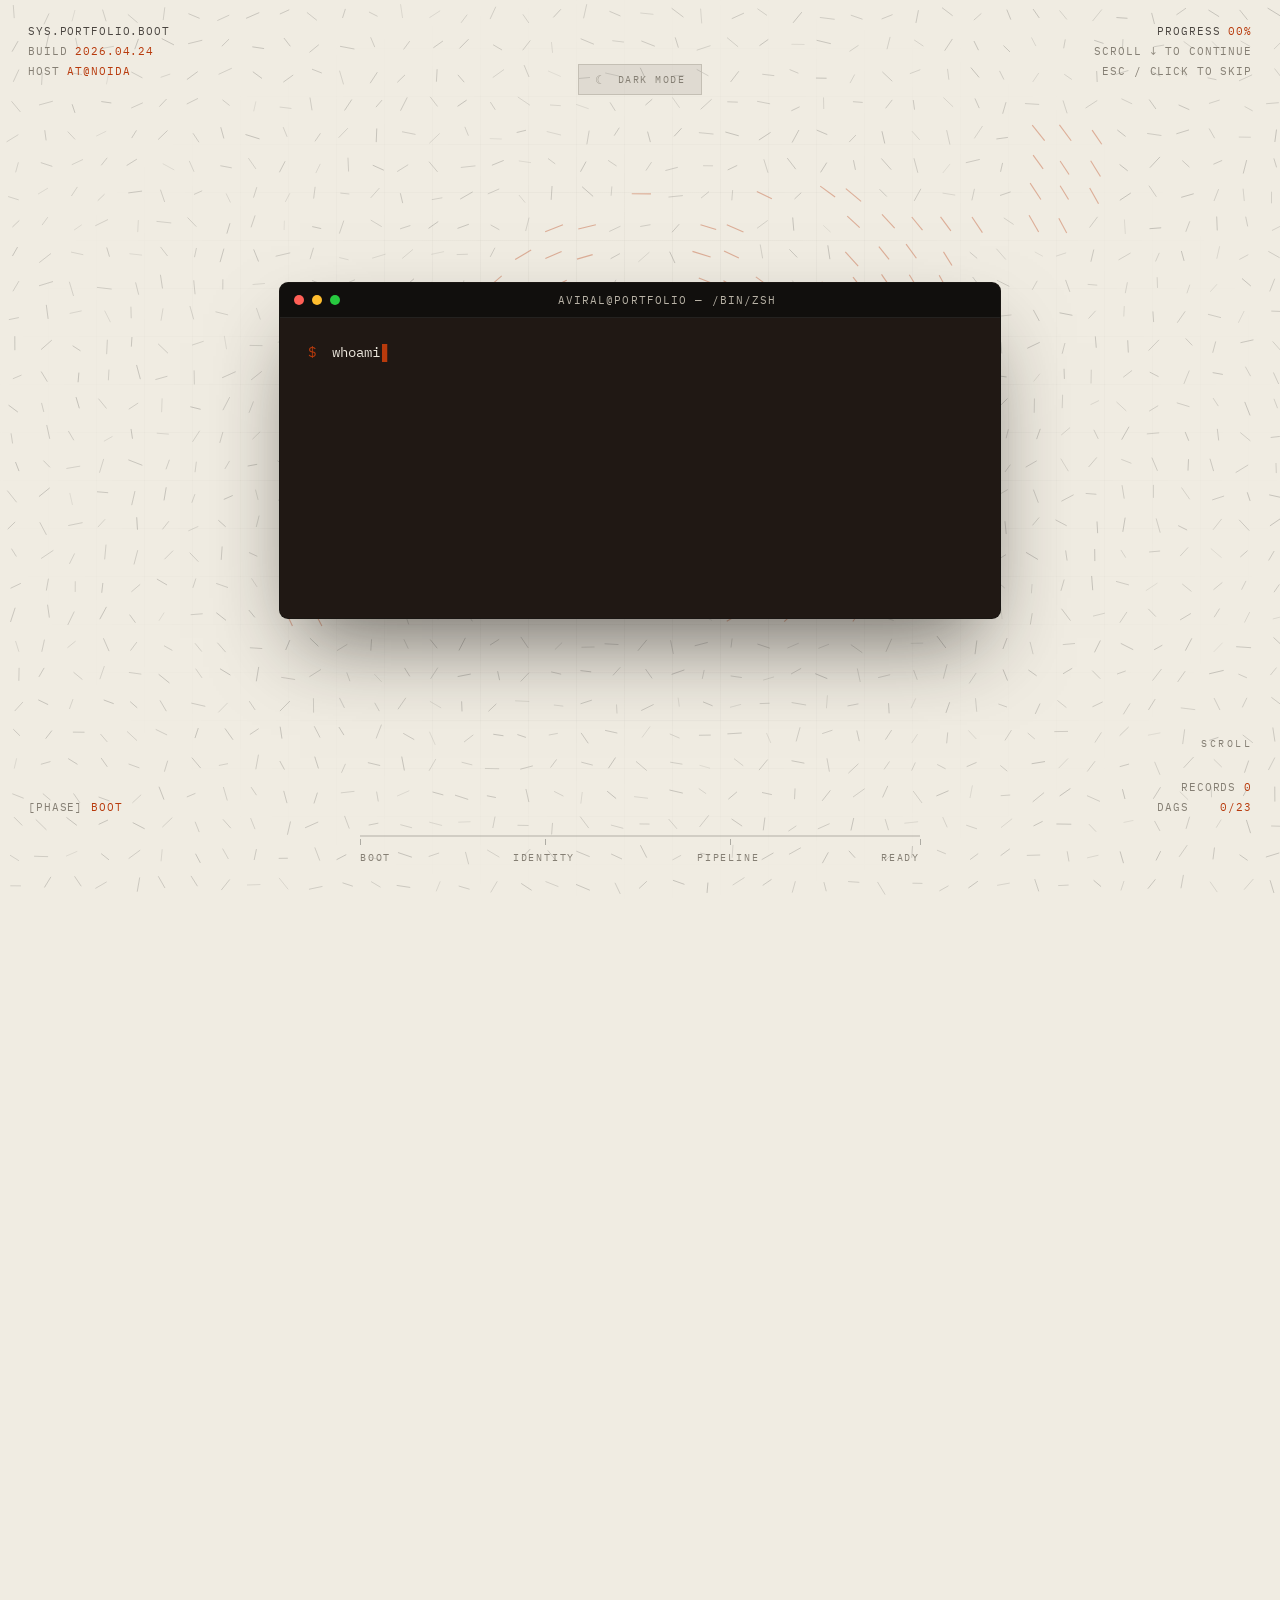
==== commit 886cfd67: "Trying to hit the api but is still showing error" ====
--- a/index.html
+++ b/index.html
@@ -179,7 +179,7 @@
     <span class="logo-dot">·</span>
     <sup class="logo-tag">PO / SA / DE</sup>
   </div>
-  <div class="nav-quote" id="nav-quote">// it works on my machine.</div>
+  <div class="nav-quote" id="nav-quote">None</div>
   <div class="nav-r">
     <a class="nav-link" href="#projects">Projects</a>
     <a class="nav-link" href="#experience">Work</a>
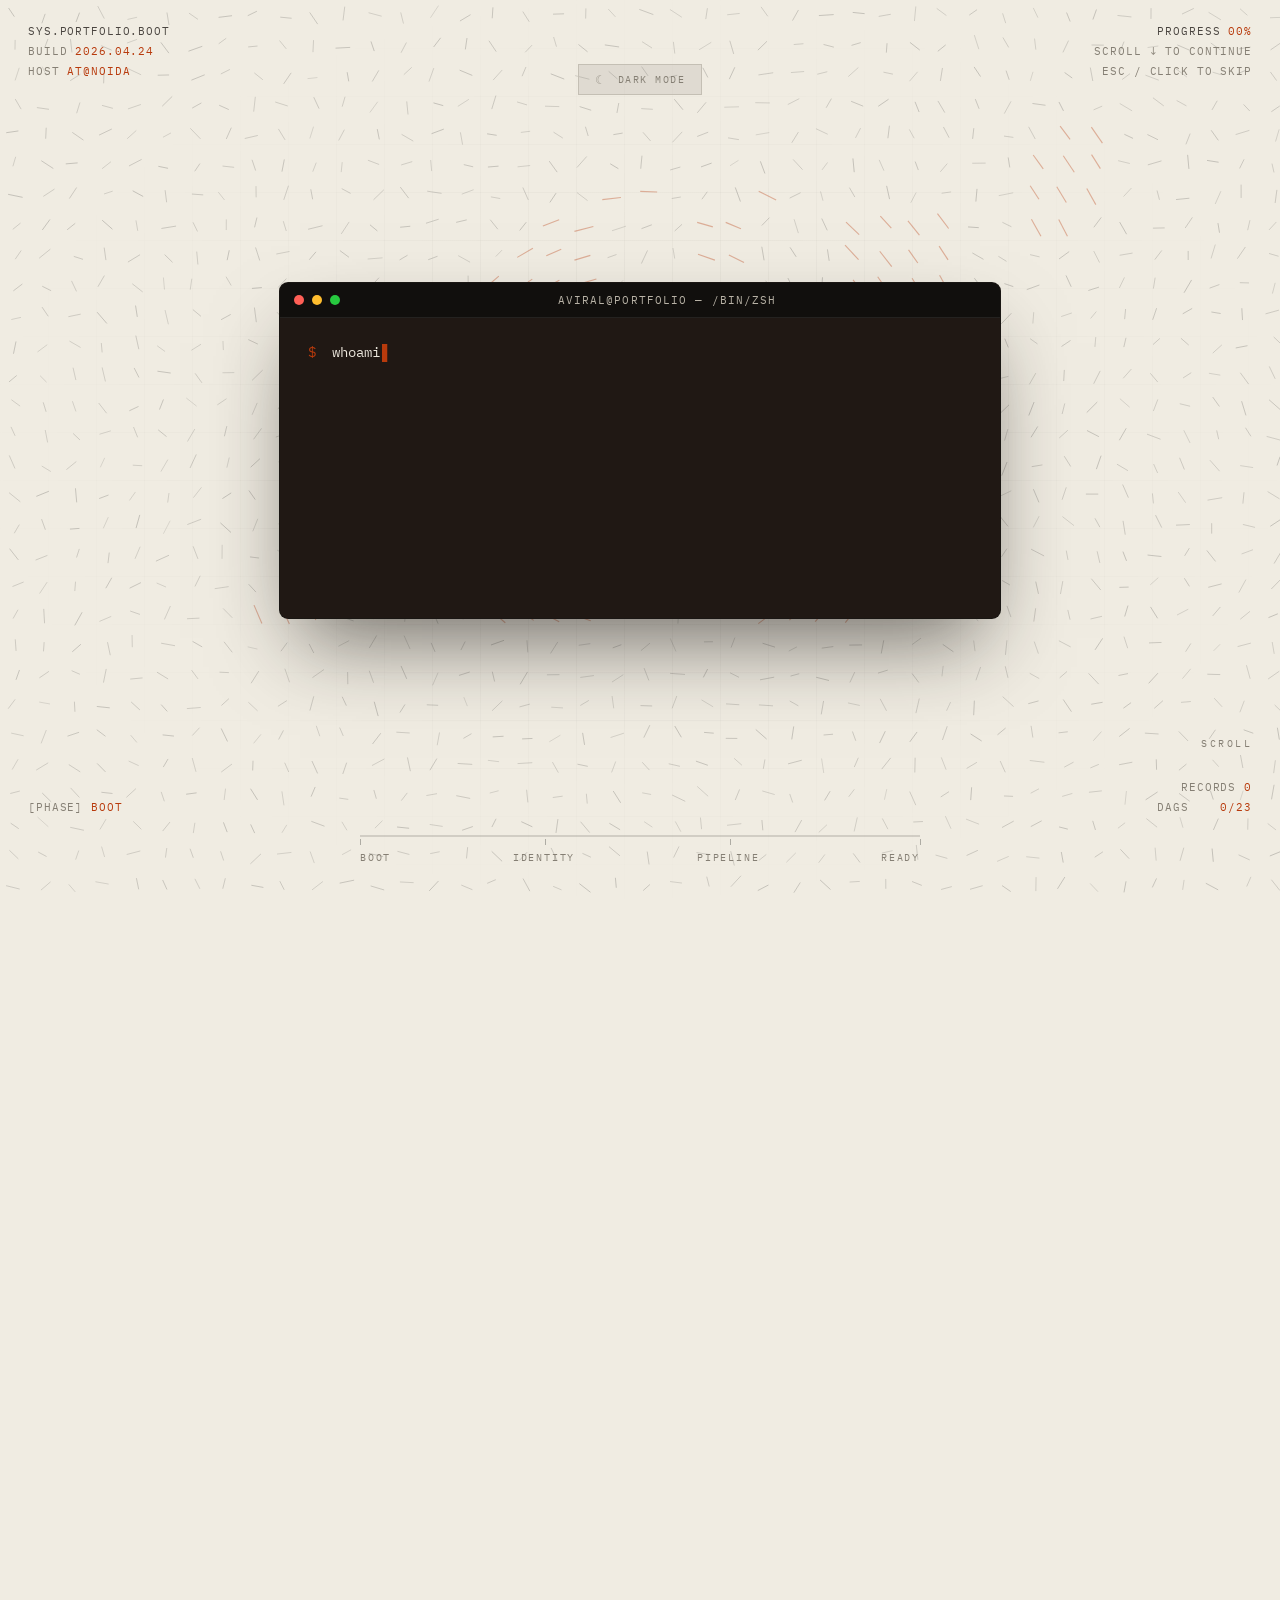
==== commit 0cb9a9a5: "Tried making more responsive as well as added cover letter" ====
--- a/index.html
+++ b/index.html
@@ -215,12 +215,12 @@
     <h1 class="hero-name">Aviral<em>Tanwar.</em></h1>
     <div class="hero-title">
       Data Engineer &amp; Workflow Orchestration<br/>
-      Apache Airflow · Python · GCP · Kafka
+      Apache Airflow · Python · GCP · SQL
     </div>
     <p class="hero-desc">
       I build the infrastructure that moves data at scale.
       <strong>1M+ records/month</strong>,
-      7+ production deployments, zero tolerance for manual toil.
+      20+ production deployments, zero tolerance for manual toil.
       Currently architecting real-time streaming pipelines at NRV DesignX.
     </p>
     <div class="hero-btns">
@@ -308,10 +308,12 @@
 <!-- EXPERIENCE -->
 <section id="experience" data-chapter="02" data-chapter-name="Experience">
   <div class="sec-label"><span class="sec-num">02</span> Experience</div>
+
+  <!-- NRV: Associate Manager — current role with KPIs + pipeline -->
   <div class="exp exp-with-pipeline reveal">
     <div class="exp-main">
       <div class="exp-meta-line">
-        <span>May 2024 – Present</span>
+        <span>Oct 2025 – Present</span>
         <span class="exp-meta-sep">·</span>
         <span>NRV DesignX Pvt. Ltd.</span>
         <span class="exp-meta-sep">·</span>
@@ -365,6 +367,72 @@
       </svg>
     </div>
   </div>
+
+  <!-- NRV: Senior Developer -->
+  <div class="exp reveal">
+    <div class="exp-main">
+      <div class="exp-meta-line">
+        <span>Jun 2024 – Oct 2025</span>
+        <span class="exp-meta-sep">·</span>
+        <span>NRV DesignX Pvt. Ltd.</span>
+        <span class="exp-meta-sep">·</span>
+        <span>Noida, India</span>
+        <span class="exp-meta-sep">·</span>
+        <span class="exp-tag-inline">Senior Developer</span>
+      </div>
+      <h3>Python Developer — Data Pipelines &amp; Automation</h3>
+      <ul class="exp-pts">
+        <li>Spearheaded a team of 5+ Python developers to design and implement data transformation pipelines, improving processing speed by 30%</li>
+        <li>Integrated third-party REST APIs with OAuth and JWT authentication mechanisms to expand platform functionality</li>
+        <li>Designed scalable data framework for partitioning raw MySQL tables, optimising performance across 3 GB+ datasets</li>
+        <li>Enforced best coding practices and maintained 85%+ test coverage, reducing production defects by 25%</li>
+      </ul>
+    </div>
+  </div>
+
+  <!-- NRV: Intern -->
+  <div class="exp reveal">
+    <div class="exp-main">
+      <div class="exp-meta-line">
+        <span>May 2024 – Jun 2024</span>
+        <span class="exp-meta-sep">·</span>
+        <span>NRV DesignX Pvt. Ltd.</span>
+        <span class="exp-meta-sep">·</span>
+        <span>Noida, India</span>
+        <span class="exp-meta-sep">·</span>
+        <span class="exp-tag-inline">Intern</span>
+      </div>
+      <h3>Python Intern — Workflow Orchestration</h3>
+      <ul class="exp-pts">
+        <li>Deployed and configured Apache Airflow on GCP VMs — first exposure to production-grade ETL orchestration</li>
+        <li>Contributed to pipeline development under senior engineers, learning the DFOS data schema and DAG patterns</li>
+        <li>Converted to full-time Senior Developer within 2 months on the basis of early output</li>
+      </ul>
+    </div>
+  </div>
+
+  <!-- IIT Jodhpur: AI/ML Intern -->
+  <div class="exp reveal">
+    <div class="exp-main">
+      <div class="exp-meta-line">
+        <span>May 2023 – Jun 2023</span>
+        <span class="exp-meta-sep">·</span>
+        <span>IIT Jodhpur</span>
+        <span class="exp-meta-sep">·</span>
+        <span>Jodhpur, India</span>
+        <span class="exp-meta-sep">·</span>
+        <span class="exp-tag-inline">AI/ML Intern</span>
+      </div>
+      <h3>AI/ML Research Intern — Predictive Pricing</h3>
+      <ul class="exp-pts">
+        <li>Developed a predictive pricing model using logistic regression and random forest algorithms, achieving 90% accuracy</li>
+        <li>Led web scraping with Selenium and BeautifulSoup across 10+ data sources for market pricing insights</li>
+        <li>Applied scikit-learn for feature engineering and cross-validation; improved model performance by 30%</li>
+        <li>Automated data collection and processing workflows, reducing preparation time by 40%</li>
+      </ul>
+    </div>
+  </div>
+
 </section>
 
 <!-- EDUCATION -->
@@ -385,9 +453,9 @@
     </div>
     <div class="edu-item">
       <div>
-        <div class="edu-date">– 2020</div>
-        <div class="edu-inst">Your School Name</div>
-        <div class="edu-loc">City, India</div>
+        <div class="edu-date">2018 – 2020</div>
+        <div class="edu-inst">Delhi Public School, Greater Noida</div>
+        <div class="edu-loc">Greater Noida, Uttar Pradesh</div>
         <div class="edu-tag">Class XII</div>
       </div>
       <div>
@@ -577,23 +645,7 @@
   <div class="rm-box">
     <div class="rm-title">Download as</div>
     <div class="rm-sub">Choose a focus — each version emphasises a different role.</div>
-    <div class="rm-options">
-      <button class="rm-opt" data-role="po">
-        <span class="rm-opt-tag">PO</span>
-        <span class="rm-opt-label">Platform Owner</span>
-        <span class="rm-opt-desc">Emphasis on ownership, orchestration, KPIs</span>
-      </button>
-      <button class="rm-opt" data-role="sa">
-        <span class="rm-opt-tag">SA</span>
-        <span class="rm-opt-label">Solution Architect</span>
-        <span class="rm-opt-desc">Emphasis on system design and infra decisions</span>
-      </button>
-      <button class="rm-opt" data-role="de">
-        <span class="rm-opt-tag">DE</span>
-        <span class="rm-opt-label">Data Engineer</span>
-        <span class="rm-opt-desc">Emphasis on pipelines, ETL, and data stack</span>
-      </button>
-    </div>
+    <div class="rm-options"></div>
     <button class="rm-close" onclick="closeResumeModal()">[esc] cancel</button>
   </div>
 </div>
--- a/static/css/style.css
+++ b/static/css/style.css
@@ -1009,6 +1009,18 @@
   letter-spacing: .5px;
   color: var(--muted);
 }
+.rm-opt[data-role="cover"] {
+  border-top: 2px solid var(--border);
+  margin-top: 6px;
+}
+.rm-opt[data-role="cover"] .rm-opt-tag {
+  background: var(--ink);
+  color: var(--bg);
+}
+.rm-opt[data-role="cover"]:hover .rm-opt-tag {
+  background: var(--accent);
+}
+
 .rm-close {
   background: none;
   border: 1px solid var(--border);
--- a/static/css/readability.css
+++ b/static/css/readability.css
@@ -132,16 +132,18 @@
 
 /* — Tablet portrait (768px) — */
 @media (max-width: 768px) {
-  /* Nav */
-  nav { padding: 12px 20px; }
+  /* Nav — logo left, controls right */
+  nav    { padding: 12px 20px; }
+  .nav-r { margin-left: auto; gap: 12px; }
   .nav-link  { display: none; }
   .nav-quote { display: none; }
 
   /* Hero */
   #hero { padding: 88px 20px 50px; min-height: auto; }
+  .hero-l { max-width: 100%; }
   .hero-name { font-size: clamp(48px, 12vw, 72px); letter-spacing: -1.5px; }
   .hero-desc { font-size: 14px; }
-  .hero-btns { flex-direction: column; align-items: flex-start; gap: 10px; }
+  .hero-btns { flex-direction: column; align-items: stretch; gap: 10px; }
   .btn-a, .btn-b { width: 100%; text-align: center; display: block; }
   .btn-c { width: 100%; justify-content: center; }
 
@@ -187,6 +189,28 @@
   .term-body { min-height: 180px; font-size: 12px; padding: 16px 18px 20px; }
   .intro-progress { width: min(90vw, 420px); }
   .intro-theme-btn { font-size: 9px; padding: 6px 12px; top: 18px; }
+}
+
+/* — Large phone / small tablet (640px) — */
+@media (max-width: 640px) {
+  /* Fix eyebrow wrapping: at this width the text fits on 1 line at 8px */
+  .hero-eyebrow {
+    font-size: 8px;
+    letter-spacing: 0.5px;
+    white-space: nowrap;
+    overflow: hidden;
+  }
+
+  /* Life DAG SVG is too wide — hide, keep title */
+  .pipe-svg { display: none; }
+  .scene-pipe .pipe-title { font-size: 10px; }
+
+  /* Resume modal: compact for phones */
+  .rm-box   { padding: 28px 22px 24px; }
+  .rm-title { font-size: 22px; }
+  .rm-sub   { font-size: 10px; }
+  .rm-opt   { padding: 14px 16px; gap: 14px; }
+  .rm-opt-desc { display: none; }
 }
 
 /* — Mobile (480px) — */
@@ -199,34 +223,52 @@
   .bean-seed { display: none; }
   .nav-resume { padding: 7px 9px; }
   .nav-resume span { display: none; }
+  .nav-r { gap: 10px; }
 
   /* Hero */
-  #hero { padding: 80px 16px 40px; }
-  .hero-eyebrow { font-size: 9px; letter-spacing: 2px; }
-  .hero-name    { font-size: clamp(40px, 13vw, 60px); }
-  .hero-title   { font-size: 11px; line-height: 1.9; }
-  .hero-desc    { font-size: 13px; line-height: 1.9; }
+  #hero { padding: 76px 16px 40px; }
+  .hero-eyebrow { font-size: 7.5px; letter-spacing: 0.3px; }
+  .hero-name    { font-size: clamp(38px, 13vw, 58px); letter-spacing: -1px; }
+  .hero-title   { font-size: 10px; letter-spacing: 1.5px; line-height: 1.85; }
+  .hero-desc    { font-size: 13px; line-height: 1.85; margin-bottom: 28px; }
   .hero-btns    { gap: 8px; }
+  .btn-a, .btn-b { font-size: 9px; padding: 11px 20px; }
+  .btn-c         { font-size: 9px; padding: 11px 16px; }
 
   /* Sections */
-  section { padding: 48px 16px; }
+  section    { padding: 44px 16px; }
+  .sec-label { margin-bottom: 20px; font-size: 10px; }
 
   /* Experience */
-  .exp-pts li  { font-size: 13px; padding: 10px 0 10px 18px; }
-  .kpi         { padding: 14px 12px; }
-  .kpi-val     { font-size: clamp(22px, 8vw, 36px); }
+  .exp-pts li    { font-size: 13px; padding: 10px 0 10px 18px; }
+  .kpi           { padding: 14px 12px; }
+  .kpi-val       { font-size: clamp(22px, 8vw, 36px); }
   #experience h3 { font-size: clamp(18px, 5vw, 24px); }
+  .exp-meta-line { gap: 6px; }
 
   /* Projects */
-  .proj-card  { padding: 20px; }
-  .proj-title { font-size: 20px; }
+  .proj-card        { padding: 20px; }
+  .proj-title       { font-size: 20px; }
+  .proj-card::before { font-size: 60px; bottom: -4px; }
 
   /* Achievements */
-  .ach-card { padding: 22px; }
+  .ach-card  { padding: 22px; }
   .ach-title { font-size: 16px; }
+  .ach-head  { gap: 10px; }
+  .ach-logo  { width: 36px; height: 36px; font-size: 13px; }
+
+  /* Feedback */
+  .fb-card     { padding: 20px 16px 16px; }
+  .fb-card-top { gap: 10px; }
+  .fb-avatar   { width: 40px; height: 40px; font-size: 14px; }
+  .fb-body     { font-size: 13px; }
 
   /* Contact */
-  .c-link { padding: 16px 0; }
+  .c-link      { padding: 14px 0; }
+  .c-link-icon { width: 30px; height: 30px; margin-right: 12px; }
+
+  /* Footer */
+  footer { padding: 14px 16px; gap: 6px; }
 
   /* Intro */
   .hud-tr { display: none; }
@@ -238,14 +280,35 @@
   .intro-hint  { right: 14px; bottom: 110px; }
   .intro-theme-btn { font-size: 8px; padding: 5px 10px; letter-spacing: .1em; }
   .scene-pipe .pipe-legend { font-size: 9px; gap: 12px; }
-}
-
-/* — Intro pipe SVG scaling — */
+
+  /* Resume modal */
+  .rm-box   { padding: 22px 18px 20px; }
+  .rm-title { font-size: 20px; }
+  .rm-opt   { padding: 12px 14px; gap: 10px; }
+  .rm-close { padding: 8px 16px; font-size: 8px; }
+}
+
+/* — Very small phones (≤360px) — */
+@media (max-width: 360px) {
+  nav { padding: 8px 12px; }
+  .logo-at { font-size: 16px; }
+  #hero { padding: 68px 12px 32px; }
+  .hero-eyebrow { font-size: 7px; letter-spacing: 0; }
+  .hero-name { font-size: clamp(32px, 14vw, 46px); }
+  section { padding: 36px 12px; }
+  .btn-a, .btn-b, .btn-c { font-size: 8.5px; padding: 10px 14px; }
+  .kpi { padding: 10px 8px; }
+  .kpi-val { font-size: clamp(18px, 9vw, 30px); }
+  .kpi-lab { font-size: 9px; }
+  .proj-card, .ach-card { padding: 16px; }
+  .proj-title { font-size: 18px; }
+  .fb-card { padding: 16px 12px; }
+  .rm-box { padding: 18px 14px 16px; }
+  footer { padding: 12px; }
+}
+
+/* — Intro pipe SVG: overflow on mid sizes — */
 @media (max-width: 900px) {
   .scene-pipe { padding: 0 8px; }
   .pipe-svg { overflow-x: auto; }
 }
-@media (max-width: 640px) {
-  .pipe-svg { display: none; }
-  .scene-pipe .pipe-title { font-size: 10px; }
-}
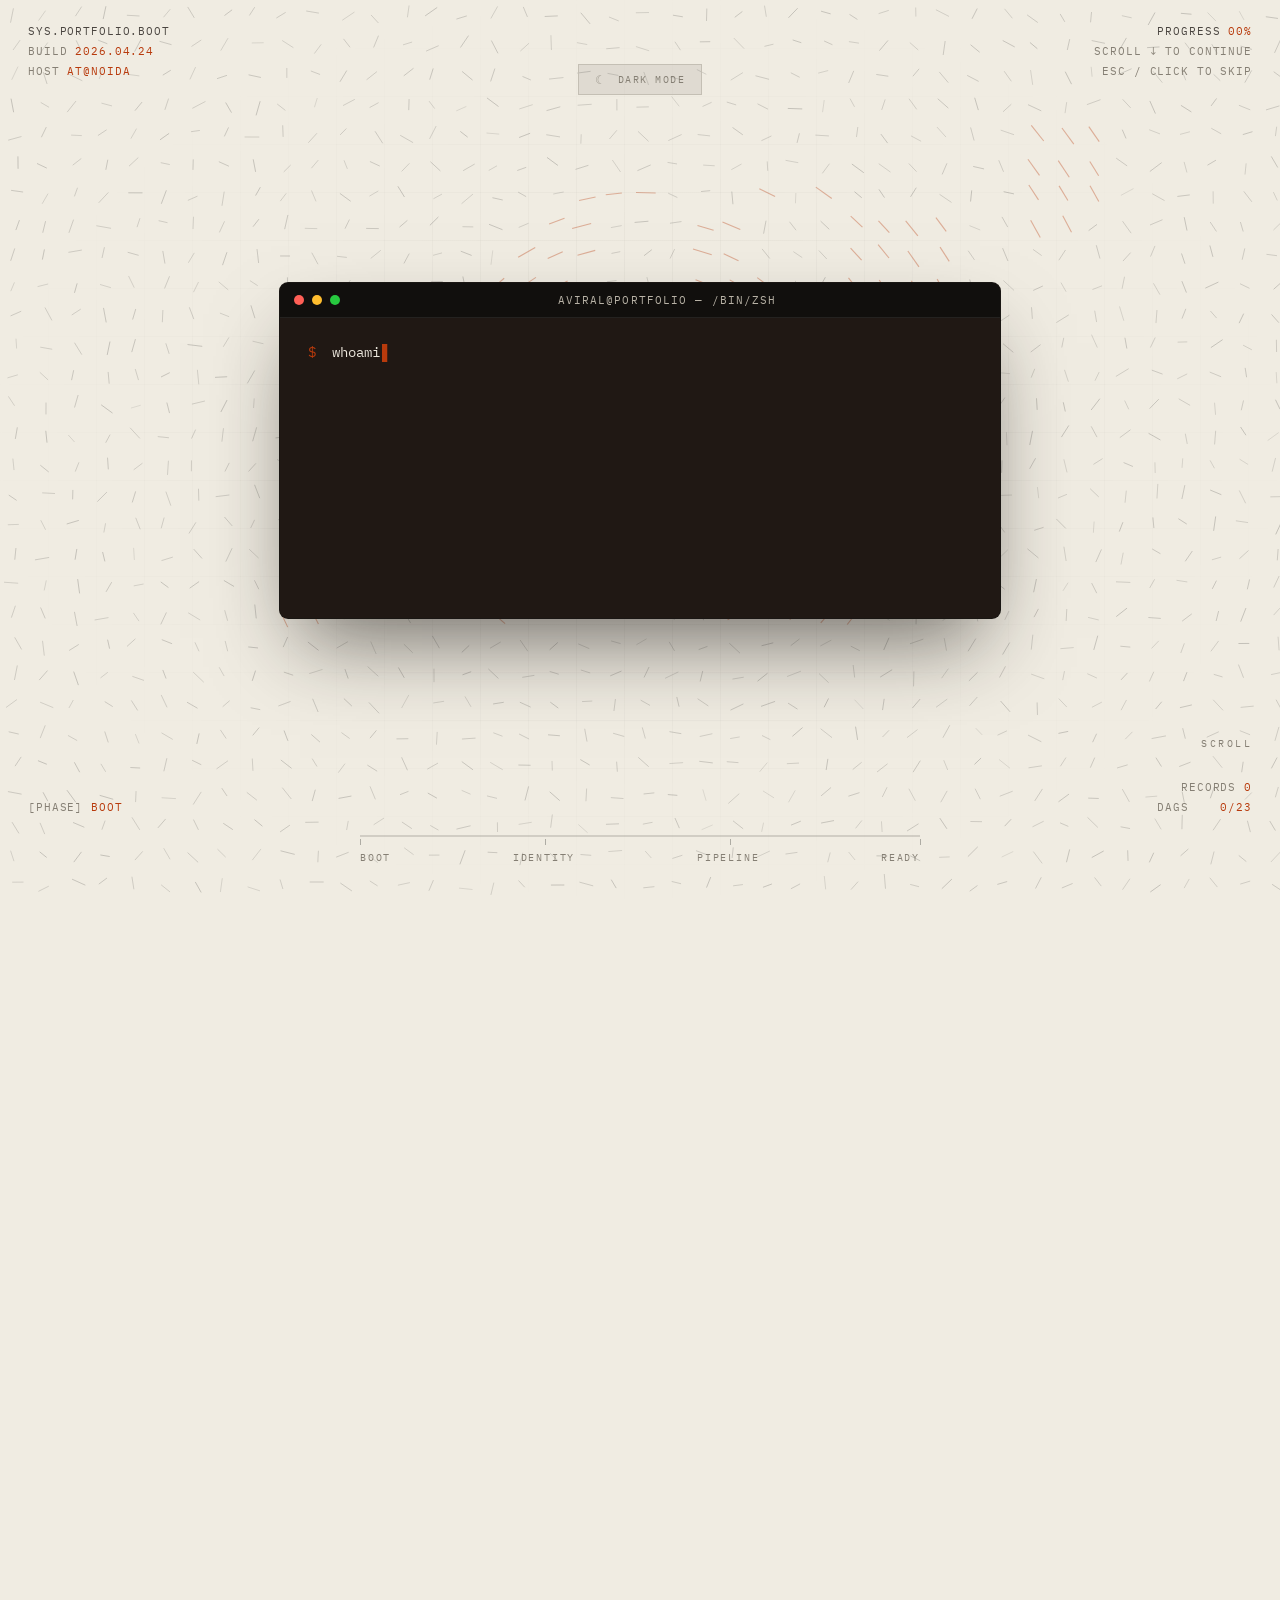
==== commit fbb2c147: "Making the json dynamic so to add details later!!!" ====
--- a/index.html
+++ b/index.html
@@ -211,18 +211,10 @@
 <!-- HERO -->
 <section id="hero" data-chapter="00" data-chapter-name="Intro">
   <div class="hero-l">
-    <div class="hero-eyebrow">Platform Owner · Solution Architect · Data Engineer</div>
-    <h1 class="hero-name">Aviral<em>Tanwar.</em></h1>
-    <div class="hero-title">
-      Data Engineer &amp; Workflow Orchestration<br/>
-      Apache Airflow · Python · GCP · SQL
-    </div>
-    <p class="hero-desc">
-      I build the infrastructure that moves data at scale.
-      <strong>1M+ records/month</strong>,
-      20+ production deployments, zero tolerance for manual toil.
-      Currently architecting real-time streaming pipelines at NRV DesignX.
-    </p>
+    <div class="hero-eyebrow"></div>
+    <h1 class="hero-name"><em></em></h1>
+    <div class="hero-title"></div>
+    <p class="hero-desc"></p>
     <div class="hero-btns">
       <a class="btn-a" href="#projects">View Work</a>
       <a class="btn-b" href="#contact">Say hello →</a>
@@ -234,6 +226,7 @@
       </a>
     </div>
   </div>
+
 </section>
 
 <!-- TICKER -->
@@ -255,309 +248,34 @@
 <!-- PROJECTS -->
 <section id="projects" data-chapter="01" data-chapter-name="Projects">
   <div class="sec-label"><span class="sec-num">01</span> Projects</div>
-  <div class="proj-grid reveal">
-    <div class="proj-card" data-num="I">
-      <div class="proj-status"><span class="proj-dot"></span>Production · 7+ deployments</div>
-      <div class="proj-title">XBot</div>
-      <p class="proj-desc">Enterprise workflow orchestration on Apache Airflow. Complex DFOS schemas, IoT data streams, config-driven DAGs, full observability. Built from zero, owns itself in prod.</p>
-      <div class="proj-stack">
-        <span class="proj-chip">Airflow</span>
-        <span class="proj-chip">Python</span>
-        <span class="proj-chip">GCP</span>
-        <span class="proj-chip">MySQL</span>
-        <span class="proj-chip">Docker</span>
-      </div>
-    </div>
-    <div class="proj-card" data-num="II">
-      <div class="proj-status"><span class="proj-dot"></span>Production · 20+ workflows</div>
-      <div class="proj-title">ManEx v3</div>
-      <p class="proj-desc">Low-code automation engine. Non-engineers trigger full ETL workflows via JSON. 15+ composable functions: DB ops, API calls, validations, notifications. ~40% faster delivery.</p>
-      <div class="proj-stack">
-        <span class="proj-chip">Python</span>
-        <span class="proj-chip">SQL</span>
-        <span class="proj-chip">REST APIs</span>
-        <span class="proj-chip">JSON DSL</span>
-      </div>
-    </div>
-    <div class="proj-card" data-num="III">
-      <div class="proj-status"><span class="proj-dot"></span>Live · 5+ factories</div>
-      <div class="proj-title">DFOS Data Platform</div>
-      <p class="proj-desc">Unified data model collapsing complex multi-table schemas into a single queryable layer. 35% SLA improvement via partitioning, backfill strategies, scheduling controls.</p>
-      <div class="proj-stack">
-        <span class="proj-chip">Data Modeling</span>
-        <span class="proj-chip">Incremental ETL</span>
-        <span class="proj-chip">MySQL</span>
-        <span class="proj-chip">Airflow</span>
-      </div>
-    </div>
-    <div class="proj-card" data-num="IV">
-      <div class="proj-status"><span class="proj-dot wip"></span>In Progress · streaming</div>
-      <div class="proj-title">Kafka Streaming Pipeline</div>
-      <p class="proj-desc">Real-time IoT telemetry ingestion via Apache Kafka. Event-driven Airflow triggers. Moving the entire platform from scheduled batch to continuous streaming architecture.</p>
-      <div class="proj-stack">
-        <span class="proj-chip">Kafka</span>
-        <span class="proj-chip">Streaming</span>
-        <span class="proj-chip">IoT</span>
-        <span class="proj-chip">Airflow</span>
-        <span class="proj-chip">Python</span>
-      </div>
-    </div>
-  </div>
+  <div class="proj-grid reveal"></div>
 </section>
 
 <!-- EXPERIENCE -->
 <section id="experience" data-chapter="02" data-chapter-name="Experience">
   <div class="sec-label"><span class="sec-num">02</span> Experience</div>
-
-  <!-- NRV: Associate Manager — current role with KPIs + pipeline -->
-  <div class="exp exp-with-pipeline reveal">
-    <div class="exp-main">
-      <div class="exp-meta-line">
-        <span>Oct 2025 – Present</span>
-        <span class="exp-meta-sep">·</span>
-        <span>NRV DesignX Pvt. Ltd.</span>
-        <span class="exp-meta-sep">·</span>
-        <span>Noida, India</span>
-        <span class="exp-meta-sep">·</span>
-        <span class="exp-tag-inline">Associate Manager</span>
-      </div>
-      <h3>Platform Owner — XBot Orchestration System</h3>
-      <div class="exp-kpis">
-        <div class="kpi"><div class="kpi-val">1M+</div><div class="kpi-lab">records/mo</div></div>
-        <div class="kpi"><div class="kpi-val">7+</div><div class="kpi-lab">deployments</div></div>
-        <div class="kpi"><div class="kpi-val">40%</div><div class="kpi-lab">effort saved</div></div>
-        <div class="kpi"><div class="kpi-val">70%</div><div class="kpi-lab">less follow-ups</div></div>
-      </div>
-      <ul class="exp-pts">
-        <li>Owned end-to-end XBot lifecycle — architecture, deployment, scaling, observability — on GCP VMs with Apache Airflow</li>
-        <li>Designed ManEx v3: low-code automation engine, 15+ reusable components, JSON-driven workflow triggers for non-engineers</li>
-        <li>Incremental ETL + historical snapshots across 12+ MySQL tables — 100% reproducibility, time-travel analytics</li>
-        <li>CI/CD via Jenkins + GitHub for controlled DAG promotion from QA to production with zero-downtime deploys</li>
-        <li>100K+ logs/month centralized on GCS with automated lifecycle retention; 5,000+ notification alerts/month</li>
-        <li>Processed 1M+ IoT records/month (OEE, energy, SPC, alarms) into real-time KPIs for 5+ factory plant managers</li>
-        <li>Architecting Kafka streaming pipelines for real-time IoT telemetry ingestion [in progress]</li>
-      </ul>
-    </div>
-    <div class="exp-pipeline">
-      <svg id="pipeline-svg" viewBox="0 0 300 380">
-        <text x="8" y="18" class="pip-meta">// xbot.pipeline.live</text>
-        <rect x="80"  y="36"  width="140" height="38" class="pip-rect"/>
-        <text x="150" y="59"  class="pip-text">IoT Source</text>
-        <rect x="55"  y="114" width="88"  height="38" class="pip-rect"/>
-        <text x="99"  y="137" class="pip-text">Airflow DAG</text>
-        <rect x="157" y="114" width="88"  height="38" class="pip-rect"/>
-        <text x="201" y="137" class="pip-text">ManEx v3</text>
-        <rect x="25"  y="196" width="108" height="38" class="pip-rect"/>
-        <text x="79"  y="219" class="pip-text">MySQL</text>
-        <rect x="167" y="196" width="108" height="38" class="pip-rect"/>
-        <text x="221" y="219" class="pip-text">GCS / Logs</text>
-        <rect x="80"  y="278" width="140" height="38" class="pip-rect"/>
-        <text x="150" y="301" class="pip-text">BI / Power BI</text>
-        <line x1="150" y1="74"  x2="99"  y2="114" class="pip-line"/>
-        <line x1="150" y1="74"  x2="201" y2="114" class="pip-line"/>
-        <line x1="99"  y1="152" x2="79"  y2="196" class="pip-line"/>
-        <line x1="99"  y1="152" x2="221" y2="196" class="pip-line"/>
-        <line x1="201" y1="152" x2="79"  y2="196" class="pip-line"/>
-        <line x1="79"  y1="234" x2="150" y2="278" class="pip-line"/>
-        <line x1="221" y1="234" x2="150" y2="278" class="pip-line"/>
-        <circle id="pkt1" cx="150" cy="36" r="3.5" fill="#c1440e" opacity="0"/>
-        <circle id="pkt2" cx="201" cy="114" r="3.5" fill="#1a4f8a" opacity="0"/>
-        <text x="8" y="348" class="pip-meta">records_total: <tspan id="rec-ct" style="fill:var(--accent);opacity:1">1,247,832</tspan></text>
-        <text x="8" y="363" class="pip-meta">dag_status: <tspan style="fill:var(--accent);opacity:1">23/23 OK</tspan></text>
-      </svg>
-    </div>
-  </div>
-
-  <!-- NRV: Senior Developer -->
-  <div class="exp reveal">
-    <div class="exp-main">
-      <div class="exp-meta-line">
-        <span>Jun 2024 – Oct 2025</span>
-        <span class="exp-meta-sep">·</span>
-        <span>NRV DesignX Pvt. Ltd.</span>
-        <span class="exp-meta-sep">·</span>
-        <span>Noida, India</span>
-        <span class="exp-meta-sep">·</span>
-        <span class="exp-tag-inline">Senior Developer</span>
-      </div>
-      <h3>Python Developer — Data Pipelines &amp; Automation</h3>
-      <ul class="exp-pts">
-        <li>Spearheaded a team of 5+ Python developers to design and implement data transformation pipelines, improving processing speed by 30%</li>
-        <li>Integrated third-party REST APIs with OAuth and JWT authentication mechanisms to expand platform functionality</li>
-        <li>Designed scalable data framework for partitioning raw MySQL tables, optimising performance across 3 GB+ datasets</li>
-        <li>Enforced best coding practices and maintained 85%+ test coverage, reducing production defects by 25%</li>
-      </ul>
-    </div>
-  </div>
-
-  <!-- NRV: Intern -->
-  <div class="exp reveal">
-    <div class="exp-main">
-      <div class="exp-meta-line">
-        <span>May 2024 – Jun 2024</span>
-        <span class="exp-meta-sep">·</span>
-        <span>NRV DesignX Pvt. Ltd.</span>
-        <span class="exp-meta-sep">·</span>
-        <span>Noida, India</span>
-        <span class="exp-meta-sep">·</span>
-        <span class="exp-tag-inline">Intern</span>
-      </div>
-      <h3>Python Intern — Workflow Orchestration</h3>
-      <ul class="exp-pts">
-        <li>Deployed and configured Apache Airflow on GCP VMs — first exposure to production-grade ETL orchestration</li>
-        <li>Contributed to pipeline development under senior engineers, learning the DFOS data schema and DAG patterns</li>
-        <li>Converted to full-time Senior Developer within 2 months on the basis of early output</li>
-      </ul>
-    </div>
-  </div>
-
-  <!-- IIT Jodhpur: AI/ML Intern -->
-  <div class="exp reveal">
-    <div class="exp-main">
-      <div class="exp-meta-line">
-        <span>May 2023 – Jun 2023</span>
-        <span class="exp-meta-sep">·</span>
-        <span>IIT Jodhpur</span>
-        <span class="exp-meta-sep">·</span>
-        <span>Jodhpur, India</span>
-        <span class="exp-meta-sep">·</span>
-        <span class="exp-tag-inline">AI/ML Intern</span>
-      </div>
-      <h3>AI/ML Research Intern — Predictive Pricing</h3>
-      <ul class="exp-pts">
-        <li>Developed a predictive pricing model using logistic regression and random forest algorithms, achieving 90% accuracy</li>
-        <li>Led web scraping with Selenium and BeautifulSoup across 10+ data sources for market pricing insights</li>
-        <li>Applied scikit-learn for feature engineering and cross-validation; improved model performance by 30%</li>
-        <li>Automated data collection and processing workflows, reducing preparation time by 40%</li>
-      </ul>
-    </div>
-  </div>
-
+  <div class="exp-container"></div>
 </section>
 
 <!-- EDUCATION -->
 <section id="education" data-chapter="03" data-chapter-name="Education">
   <div class="sec-label"><span class="sec-num">03</span> Education</div>
-  <div class="edu-list reveal">
-    <div class="edu-item">
-      <div>
-        <div class="edu-date">2020 – 2024</div>
-        <div class="edu-inst">Jaypee Institute of Information Technology</div>
-        <div class="edu-loc">Noida, Uttar Pradesh, India</div>
-        <div class="edu-tag">B.Tech</div>
-      </div>
-      <div>
-        <div class="edu-degree">Computer Science &amp; Engineering</div>
-        <div class="edu-detail">Four-year undergraduate program covering data structures, algorithms, operating systems, databases, and software engineering. Final year focused on data pipelines and distributed systems.</div>
-      </div>
-    </div>
-    <div class="edu-item">
-      <div>
-        <div class="edu-date">2018 – 2020</div>
-        <div class="edu-inst">Delhi Public School, Greater Noida</div>
-        <div class="edu-loc">Greater Noida, Uttar Pradesh</div>
-        <div class="edu-tag">Class XII</div>
-      </div>
-      <div>
-        <div class="edu-degree">Science — PCM</div>
-        <div class="edu-detail">Physics, Chemistry, Mathematics with Computer Science. Strong foundation that led directly into engineering.</div>
-      </div>
-    </div>
-  </div>
+  <div class="edu-list reveal"></div>
 </section>
 
 <!-- SKILLS -->
 <section id="skills" data-chapter="04" data-chapter-name="Tech Stack">
   <div class="sec-label"><span class="sec-num">04</span> Tech Stack</div>
   <div class="skills-outer reveal">
-    <div class="skills-intro">Tools I reach for when the <em>problem is real.</em></div>
-    <div class="skills-cols">
-      <div class="sk-row">
-        <div class="sk-cat">Orchestration</div>
-        <div class="sk-tags">
-          <span class="sk-tag">Apache Airflow</span>
-          <span class="sk-tag">DAG Design</span>
-          <span class="sk-tag">Scheduler Tuning</span>
-          <span class="sk-tag">RBAC</span>
-        </div>
-      </div>
-      <div class="sk-row">
-        <div class="sk-cat">Languages</div>
-        <div class="sk-tags">
-          <span class="sk-tag">Python</span>
-          <span class="sk-tag">SQL / MySQL</span>
-          <span class="sk-tag">Bash</span>
-        </div>
-      </div>
-      <div class="sk-row">
-        <div class="sk-cat">Cloud Infra</div>
-        <div class="sk-tags">
-          <span class="sk-tag">GCP Compute</span>
-          <span class="sk-tag">Cloud Storage</span>
-          <span class="sk-tag">Docker</span>
-          <span class="sk-tag">Linux</span>
-          <span class="sk-tag">Git</span>
-        </div>
-      </div>
-      <div class="sk-row">
-        <div class="sk-cat">Data Eng.</div>
-        <div class="sk-tags">
-          <span class="sk-tag">ETL Pipelines</span>
-          <span class="sk-tag">Incremental ETL</span>
-          <span class="sk-tag">Data Modeling</span>
-          <span class="sk-tag">Power BI</span>
-        </div>
-      </div>
-      <div class="sk-row">
-        <div class="sk-cat">Automation</div>
-        <div class="sk-tags">
-          <span class="sk-tag">Jenkins</span>
-          <span class="sk-tag">GitHub Actions</span>
-          <span class="sk-tag">REST APIs</span>
-          <span class="sk-tag">JSON DSL</span>
-        </div>
-      </div>
-      <div class="sk-row">
-        <div class="sk-cat">In Progress</div>
-        <div class="sk-tags">
-          <span class="sk-tag wip">Apache Kafka</span>
-          <span class="sk-tag wip">Databricks</span>
-          <span class="sk-tag wip">BigQuery</span>
-        </div>
-      </div>
-    </div>
+    <div class="skills-intro"></div>
+    <div class="skills-cols"></div>
   </div>
 </section>
 
 <!-- ACHIEVEMENTS -->
 <section id="achievements" data-chapter="05" data-chapter-name="Achievements">
   <div class="sec-label"><span class="sec-num">05</span> Achievements</div>
-  <div class="ach-grid reveal">
-    <div class="ach-card">
-      <div class="ach-head">
-        <div class="ach-logo">AT</div>
-        <div class="ach-meta">
-          <div class="ach-platform">HackerRank</div>
-          <div class="ach-badge">Certificate</div>
-        </div>
-      </div>
-      <div class="ach-title">Python &amp; Problem Solving</div>
-      <p class="ach-desc">Verified proficiency in Python programming and algorithmic problem-solving. A credential that validates core engineering fundamentals.</p>
-      <a href="https://www.hackerrank.com/certificates" target="_blank" rel="noopener" class="ach-link">View Certificate ↗</a>
-    </div>
-    <div class="ach-card">
-      <div class="ach-head">
-        <div class="ach-logo">AT</div>
-        <div class="ach-meta">
-          <div class="ach-platform">HackerRank</div>
-          <div class="ach-badge">Solutions</div>
-        </div>
-      </div>
-      <div class="ach-title">100+ Problems Solved</div>
-      <p class="ach-desc">Active competitive profile with solutions in Python across data structures, algorithms, SQL, and problem-solving domains. Consistent contributor.</p>
-      <a href="https://www.hackerrank.com/aviraltanwar" target="_blank" rel="noopener" class="ach-link">View Profile ↗</a>
-    </div>
-  </div>
+  <div class="ach-grid reveal"></div>
 </section>
 
 <!-- FEEDBACK -->
@@ -565,23 +283,10 @@
   <div class="sec-label"><span class="sec-num">06</span> Feedback</div>
   <div class="fb-outer reveal">
     <div class="fb-head">
-      <div class="fb-intro">What people <em>say.</em></div>
-      <div class="fb-received-badge">Received <span class="fb-count">1</span></div>
-    </div>
-    <div class="fb-cards-grid">
-      <article class="fb-card">
-        <div class="fb-card-top">
-          <div class="fb-avatar">DC</div>
-          <div class="fb-who">
-            <div class="fb-name">Divyansh Chawla <span class="fb-conn">· 1st</span></div>
-            <div class="fb-role">Python Developer @ DesignX</div>
-          </div>
-        </div>
-        <div class="fb-card-date">March 26, 2026 · reported to Aviral directly</div>
-        <p class="fb-body">I worked closely with Aviral Tanwar and he's someone you can really count on. He's strong with Python and Apache Airflow, and has handled building and managing data pipelines quite well. Whenever something tricky came up, he was usually the one figuring it out calmly and getting things done without overcomplicating it.</p>
-        <p class="fb-body">He's also easy to work with, always open to helping others and takes responsibility for his work. You don't have to chase him for updates, he just gets things done. Overall, I'd definitely recommend Aviral Tanwar if you're looking for someone solid and dependable on your team.</p>
-      </article>
-    </div>
+      <div class="fb-intro"></div>
+      <div class="fb-received-badge">Received <span class="fb-count"></span></div>
+    </div>
+    <div class="fb-cards-grid"></div>
   </div>
 </section>
 
@@ -590,44 +295,10 @@
   <div class="sec-label"><span class="sec-num">07</span> Contact</div>
   <div class="contact-grid reveal">
     <div>
-      <div class="contact-big">Got a pipeline that needs fixing?<strong>Let's talk.</strong></div>
-      <p class="contact-note">
-        Open to senior data engineering roles, platform architecture work,
-        or just a conversation about orchestration systems done right.<br/><br/>
-        Based in Noida, India.
-        <span class="footer-easter" onclick="hint()" title="try something">There's more to this page than meets the eye.</span>
-      </p>
-    </div>
-    <div class="contact-links">
-      <a href="mailto:aviraltanwar@gmail.com" class="c-link">
-        <div class="c-link-icon">
-          <svg width="18" height="18" viewBox="0 0 18 14" fill="none" stroke="currentColor" stroke-width="1.4"><rect x="1" y="1" width="16" height="12" rx="1"/><path d="M1 4l8 5 8-5"/></svg>
-        </div>
-        <div class="c-link-l"><span class="c-link-type">Email</span><span class="c-link-label">aviraltanwar@gmail.com</span></div>
-        <span class="c-link-arrow">→</span>
-      </a>
-      <a href="tel:+919971886273" class="c-link">
-        <div class="c-link-icon">
-          <svg width="18" height="18" viewBox="0 0 18 18" fill="none" stroke="currentColor" stroke-width="1.4"><path d="M2.5 1.5h4l2 5-2.5 1.5a11 11 0 005 5L12.5 11l5 2v4c0 .8-4 3-9-2s-7.8-9-6-12.5z"/></svg>
-        </div>
-        <div class="c-link-l"><span class="c-link-type">Phone</span><span class="c-link-label">+91 99718 86273</span></div>
-        <span class="c-link-arrow">→</span>
-      </a>
-      <a href="https://linkedin.com/in/aviraltanwar" target="_blank" rel="noopener" class="c-link">
-        <div class="c-link-icon">
-          <svg width="18" height="18" viewBox="0 0 18 18" fill="currentColor"><rect x="1" y="6" width="3.5" height="11"/><circle cx="2.75" cy="2.75" r="1.75"/><path d="M6.5 6h3v1.6s.8-1.6 3-1.6c2.4 0 4 1.4 4 4.4V17h-3.5v-6c0-1.3-.6-2-1.7-2s-1.8.8-1.8 2V17H6.5V6z"/></svg>
-        </div>
-        <div class="c-link-l"><span class="c-link-type">LinkedIn</span><span class="c-link-label">linkedin.com/in/aviraltanwar</span></div>
-        <span class="c-link-arrow">→</span>
-      </a>
-      <a href="https://github.com/aviraltanwar" target="_blank" rel="noopener" class="c-link">
-        <div class="c-link-icon">
-          <svg width="18" height="18" viewBox="0 0 18 18" fill="currentColor"><path fill-rule="evenodd" d="M9 0C4 0 0 4 0 9c0 4 2.6 7.4 6.2 8.6.5.1.6-.2.6-.5v-1.7c-2.6.6-3.1-1.2-3.1-1.2-.4-1-.9-1.3-.9-1.3-.7-.5.1-.5.1-.5.8.1 1.3.8 1.3.8.7 1.2 1.9 1 2.3.8.1-.5.3-.9.5-1.1-1.9-.2-3.8-1-3.8-4.3 0-1 .3-1.8.8-2.5-.1-.2-.4-1.1.1-2.4 0 0 .7-.2 2.4.8.7-.2 1.4-.3 2.1-.3s1.4.1 2.1.3c1.7-1 2.4-.8 2.4-.8.4 1.2.2 2.1.1 2.4.5.6.8 1.4.8 2.5 0 3.4-2 4.2-3.9 4.4.3.3.6.8.6 1.6v2.3c0 .2.2.5.6.4C15.4 16.4 18 13 18 9 18 4 14 0 9 0z"/></svg>
-        </div>
-        <div class="c-link-l"><span class="c-link-type">GitHub</span><span class="c-link-label">github.com/aviraltanwar</span></div>
-        <span class="c-link-arrow">→</span>
-      </a>
-    </div>
+      <div class="contact-big"></div>
+      <p class="contact-note"></p>
+    </div>
+    <div class="contact-links"></div>
   </div>
 </section>
 
@@ -650,6 +321,7 @@
   </div>
 </div>
 
+<script src="static/js/content.js"></script>
 <script src="static/js/main.js"></script>
 <script src="static/js/intro.js"></script>
 <script src="static/js/animations.js"></script>
--- a/static/css/readability.css
+++ b/static/css/readability.css
@@ -123,7 +123,7 @@
   nav     { padding: 14px 28px; }
   #hero   { padding: 110px 28px 60px; }
   section { padding: 72px 28px; }
-  .skills-outer { grid-template-columns: 1fr; gap: 32px; }
+.skills-outer { grid-template-columns: 1fr; gap: 32px; }
   .exp-with-pipeline { grid-template-columns: 1fr; }
   .exp-pipeline { display: none; }
   .contact-grid { gap: 48px; }
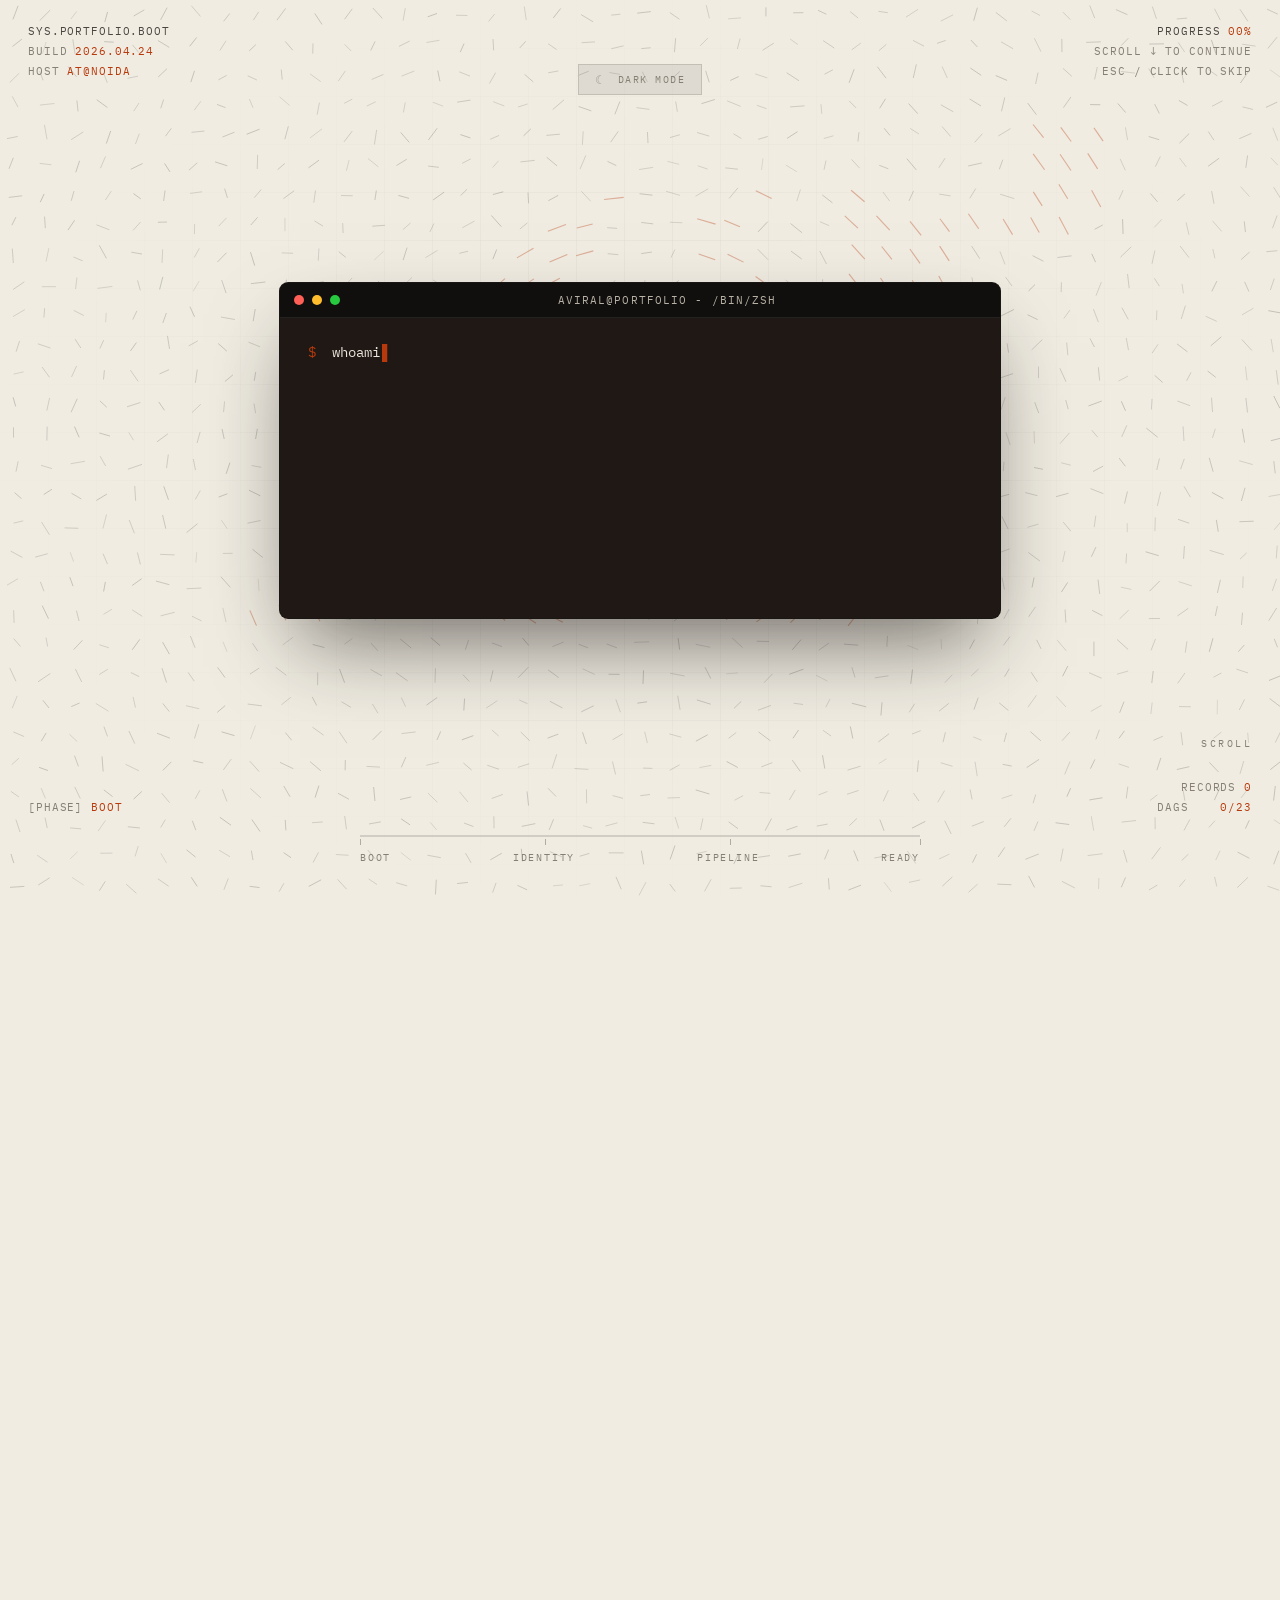
==== commit fbd48492: "Making the protfolio actually about me!" ====
--- a/index.html
+++ b/index.html
@@ -3,8 +3,8 @@
 <head>
   <meta charset="UTF-8"/>
   <meta name="viewport" content="width=device-width, initial-scale=1"/>
-  <title>Aviral Tanwar — Data Engineer</title>
-  <meta name="description" content="Aviral Tanwar — Platform Owner & Solution Architect. Apache Airflow, Python, GCP. Building data infrastructure that moves 1M+ records/month."/>
+  <title>Aviral Tanwar - Data Engineer</title>
+  <meta name="description" content="Aviral Tanwar - Platform Owner & Solution Architect. Apache Airflow, Python, GCP. Building data infrastructure that moves 1M+ records/month."/>
   <link rel="preconnect" href="https://fonts.googleapis.com"/>
   <link href="https://fonts.googleapis.com/css2?family=IBM+Plex+Mono:ital,wght@0,300;0,400;0,500;1,300&family=Fraunces:ital,wght@0,300;0,700;1,300;1,700&display=swap" rel="stylesheet"/>
   <link rel="stylesheet" href="static/css/style.css"/>
@@ -42,7 +42,7 @@
     <div class="term-window">
       <div class="term-head">
         <span class="dot r"></span><span class="dot y"></span><span class="dot g"></span>
-        <span class="term-title">aviral@portfolio — /bin/zsh</span>
+        <span class="term-title">aviral@portfolio - /bin/zsh</span>
       </div>
       <div class="term-body" id="term-body">
         <div class="t-line" data-show="0.02"><span class="pr">$</span> whoami<span class="cur">▋</span></div>
@@ -61,7 +61,7 @@
     <div class="glyph-wrap" id="glyph-wrap">
       <div class="glyph-meta top">// identity.resolved</div>
       <div class="glyph-at"><em>AT</em><span class="glyph-dot">·</span></div>
-      <div class="glyph-tag">Aviral Tanwar — Data Engineer</div>
+      <div class="glyph-tag">Aviral Tanwar - Data Engineer</div>
       <div class="glyph-rule"></div>
       <div class="glyph-meta bot">PO / SA / DE</div>
     </div>
@@ -69,7 +69,7 @@
 
   <!-- Scene 3: Life DAG -->
   <div class="intro-scene scene-pipe" id="scene-pipe">
-    <div class="pipe-title">// life.dag — run_id: since_2002 · state: <span class="lbl-ok">running</span></div>
+    <div class="pipe-title">// life.dag - run_id: since_2002 · state: <span class="lbl-ok">running</span></div>
     <svg class="pipe-svg" viewBox="0 0 1200 380" preserveAspectRatio="xMidYMid meet">
       <defs>
         <marker id="ah" viewBox="0 0 8 8" refX="7" refY="4" markerWidth="6" markerHeight="6" orient="auto">
@@ -162,13 +162,13 @@
 <div id="konami">
   <h2>You found it.</h2>
   <p>
-    ↑↑↓↓←→←→ — the sequence that separates<br/>
+    ↑↑↓↓←→←→ - the sequence that separates<br/>
     engineers who read docs from those who write them.<br/><br/>
     No Wix. No template. No Bootstrap.<br/>
     Just Airflow DAGs, MySQL schemas, and the kind of<br/>
     obsessive attention to detail that makes pipelines not break at 3am.
   </p>
-  <div class="k-note">// aviraltanwar@gmail.com — if you want someone who finds easter eggs in prod too</div>
+  <div class="k-note">// aviraltanwar@gmail.com - if you want someone who finds easter eggs in prod too</div>
   <button class="close-k" onclick="document.getElementById('konami').style.display='none'">[esc] close</button>
 </div>
 
@@ -305,7 +305,7 @@
 <!-- FOOTER -->
 <footer>
   <div class="footer-sig">Aviral Tanwar</div>
-  <div>JIIT · B.Tech CSE · 2020–2024</div>
+  <div>JIIT · B.Tech CSE · 2020-2024</div>
   <div id="footer-clock">--:--:--</div>
   <div>Noida, India · UTC+5:30</div>
   <div>built with precision · no templates</div>
@@ -315,7 +315,7 @@
 <div id="resume-modal">
   <div class="rm-box">
     <div class="rm-title">Download as</div>
-    <div class="rm-sub">Choose a focus — each version emphasises a different role.</div>
+    <div class="rm-sub">Choose a focus - each version emphasises a different role.</div>
     <div class="rm-options"></div>
     <button class="rm-close" onclick="closeResumeModal()">[esc] cancel</button>
   </div>
--- a/static/css/style.css
+++ b/static/css/style.css
@@ -63,7 +63,7 @@
   pointer-events: none;
 }
 
-/* ===== CURSOR — red + crosshair (original style) ===== */
+/* ===== CURSOR - red + crosshair (original style) ===== */
 #xhair {
   position: fixed;
   pointer-events: none;
@@ -640,6 +640,18 @@
   background: var(--surface);
   transition: background .3s;
 }
+.proj-card--linked { display: block; text-decoration: none; color: inherit; }
+.proj-link-hint {
+  font-size: 9px;
+  letter-spacing: 1.5px;
+  text-transform: uppercase;
+  color: var(--accent);
+  margin-top: 16px;
+  opacity: 0;
+  transform: translateY(4px);
+  transition: opacity .2s, transform .2s;
+}
+.proj-card--linked:hover .proj-link-hint { opacity: 1; transform: none; }
 
 /* ===== ACHIEVEMENTS ===== */
 .ach-grid {
--- a/static/css/intro.css
+++ b/static/css/intro.css
@@ -1,5 +1,5 @@
 /* =========================================================
-   INTRO OVERLAY — scroll-scrubbed boot animation
+   INTRO OVERLAY - scroll-scrubbed boot animation
    Sits above portfolio; body.intro-locked prevents real scroll.
    ========================================================= */
 
@@ -85,7 +85,7 @@
 }
 .intro-scene.on { opacity: 1; }
 
-/* Scene 1 — Terminal */
+/* Scene 1 - Terminal */
 .term-window {
   width: min(720px, 82vw);
   background: color-mix(in srgb, var(--ink) 96%, var(--accent));
@@ -145,7 +145,7 @@
 }
 @keyframes cur-blink { 50% { opacity: 0; } }
 
-/* Scene 2 — Identity glyph */
+/* Scene 2 - Identity glyph */
 .glyph-wrap {
   text-align: center;
   transform-origin: center;
@@ -192,7 +192,7 @@
   margin: 18px auto 0;
 }
 
-/* Scene 3 — Life DAG (horizontal airflow style) */
+/* Scene 3 - Life DAG (horizontal airflow style) */
 .scene-pipe { flex-direction: column; gap: 18px; }
 .pipe-title {
   font-size: 11px;
--- a/static/css/animations.css
+++ b/static/css/animations.css
@@ -1,5 +1,5 @@
 /* =========================================================
-   PORTFOLIO ANIMATIONS — additive layer, no overrides
+   PORTFOLIO ANIMATIONS - additive layer, no overrides
    Matches existing IBM Plex Mono / Fraunces aesthetic.
    ========================================================= */
 
@@ -38,7 +38,7 @@
 }
 .skills-revealed .sk-tag { opacity: 1; transform: none; }
 
-/* ===== KPI count-up — highlight flash ===== */
+/* ===== KPI count-up - highlight flash ===== */
 .kpi-val.kpi-counting {
   color: var(--accent);
   transition: color .8s ease;
--- a/static/css/readability.css
+++ b/static/css/readability.css
@@ -1,32 +1,32 @@
 /* =========================================================
-   READABILITY OVERRIDES — larger fonts, better density
+   READABILITY OVERRIDES - larger fonts, better density
    ========================================================= */
 
-/* — Nav — */
+/* - Nav - */
 nav { z-index: 200; }
 #hero { padding-top: 120px; }
 .hero-btns { position: relative; z-index: 1; }
 .nav-link   { font-size: 11px; }
 .nav-quote  { font-size: 13px; }
 
-/* — Hero — */
+/* - Hero - */
 .hero-eyebrow { font-size: 11px; letter-spacing: 2.5px; }
 .hero-name    { font-size: clamp(62px, 7.5vw, 100px); }
 .hero-title   { font-size: 13px; letter-spacing: 2px; line-height: 2.1; }
 .hero-desc    { font-size: 16px; line-height: 2; }
 
-/* — Section labels — */
+/* - Section labels - */
 .sec-label { font-size: 13px; letter-spacing: 2px; margin-bottom: 48px; }
 .sec-num   { font-size: 13px; }
 
-/* — Skills — */
+/* - Skills - */
 .skills-intro { font-size: 24px; margin-bottom: 32px; }
 .sk-row  { grid-template-columns: 150px 1fr; gap: 0 24px; }
 .sk-cat  { font-size: 12px; letter-spacing: 1.5px; padding: 4px 16px; align-self: start; }
 .sk-tag  { font-size: 12px; padding: 7px 16px; letter-spacing: .5px; }
 .sk-tags { gap: 10px; padding: 4px 18px; }
 
-/* — Experience — */
+/* - Experience - */
 .exp-meta-line  { font-size: 12px; margin-bottom: 18px; gap: 10px; }
 #experience h3  { font-size: clamp(20px, 2.5vw, 30px); margin-bottom: 20px; }
 .exp-kpis       { gap: 2px; margin-bottom: 32px; }
@@ -37,42 +37,42 @@
 .exp-pts li     { font-size: 15px; line-height: 1.85; padding: 14px 0 14px 28px; border-bottom: 1px solid var(--subtle); }
 .exp-pts li::before { font-size: 11px; margin-top: 3px; }
 
-/* — Education — */
+/* - Education - */
 .edu-date   { font-size: 11px; }
 .edu-inst   { font-size: 16px; }
 .edu-degree { font-size: 20px; }
 .edu-detail { font-size: 14px; line-height: 2; }
 .edu-tag    { font-size: 10px; }
 
-/* — Projects — */
+/* - Projects - */
 .proj-title  { font-size: clamp(22px, 3vw, 32px); }
 .proj-desc   { font-size: 14px; line-height: 1.95; }
 .proj-chip   { font-size: 10px; padding: 5px 11px; letter-spacing: 1px; }
 .proj-status { font-size: 10px; letter-spacing: 1.5px; }
 
-/* — Achievements — */
+/* - Achievements - */
 .ach-title    { font-size: 18px; }
 .ach-desc     { font-size: 13px; line-height: 2; }
 .ach-platform { font-size: 12px; }
 
-/* — Feedback — */
+/* - Feedback - */
 .fb-intro    { font-size: clamp(26px, 3.5vw, 38px); }
 .fb-name     { font-size: 15px; }
 .fb-role     { font-size: 12px; }
 .fb-body     { font-size: 14px; line-height: 2.05; }
 .fb-card-date { font-size: 10px; }
 
-/* — Contact — */
+/* - Contact - */
 .contact-big  { font-size: clamp(28px, 3.5vw, 48px); }
 .contact-note { font-size: 13px; line-height: 2; }
 .c-link-type  { font-size: 9px; }
 .c-link-label { font-size: 14px; }
 
-/* — Footer — */
+/* - Footer - */
 footer      { font-size: 10px; letter-spacing: 1.2px; }
 .footer-sig { font-size: 15px; }
 
-/* — Intro theme toggle button — */
+/* - Intro theme toggle button - */
 .intro-theme-btn {
   position: absolute;
   top: 64px;
@@ -103,22 +103,22 @@
 .intro-theme-btn .tb-icon { font-size: 12px; opacity: .7; }
 
 /* =========================================================
-   RESPONSIVE — Mobile, Tablet, All Laptop Sizes
+   RESPONSIVE - Mobile, Tablet, All Laptop Sizes
    ========================================================= */
 
-/* — Extra large screens (1400px+) — */
+/* - Extra large screens (1400px+) - */
 @media (min-width: 1400px) {
   nav     { padding: 16px 64px; }
   #hero   { padding: 130px 64px 80px; }
   section { padding: 100px 64px; }
 }
 
-/* — Large laptops (1280px) — */
+/* - Large laptops (1280px) - */
 @media (max-width: 1280px) {
   .nav-quote { max-width: 220px; font-size: 12px; }
 }
 
-/* — Laptops (1024px) — */
+/* - Laptops (1024px) - */
 @media (max-width: 1024px) {
   nav     { padding: 14px 28px; }
   #hero   { padding: 110px 28px 60px; }
@@ -130,9 +130,9 @@
   .pipe-svg { width: min(900px, 92vw); }
 }
 
-/* — Tablet portrait (768px) — */
+/* - Tablet portrait (768px) - */
 @media (max-width: 768px) {
-  /* Nav — logo left, controls right */
+  /* Nav - logo left, controls right */
   nav    { padding: 12px 20px; }
   .nav-r { margin-left: auto; gap: 12px; }
   .nav-link  { display: none; }
@@ -191,7 +191,7 @@
   .intro-theme-btn { font-size: 9px; padding: 6px 12px; top: 18px; }
 }
 
-/* — Large phone / small tablet (640px) — */
+/* - Large phone / small tablet (640px) - */
 @media (max-width: 640px) {
   /* Fix eyebrow wrapping: at this width the text fits on 1 line at 8px */
   .hero-eyebrow {
@@ -201,7 +201,7 @@
     overflow: hidden;
   }
 
-  /* Life DAG SVG is too wide — hide, keep title */
+  /* Life DAG SVG is too wide - hide, keep title */
   .pipe-svg { display: none; }
   .scene-pipe .pipe-title { font-size: 10px; }
 
@@ -213,7 +213,7 @@
   .rm-opt-desc { display: none; }
 }
 
-/* — Mobile (480px) — */
+/* - Mobile (480px) - */
 @media (max-width: 480px) {
   /* Nav */
   nav { padding: 10px 16px; }
@@ -288,7 +288,7 @@
   .rm-close { padding: 8px 16px; font-size: 8px; }
 }
 
-/* — Very small phones (≤360px) — */
+/* - Very small phones (≤360px) - */
 @media (max-width: 360px) {
   nav { padding: 8px 12px; }
   .logo-at { font-size: 16px; }
@@ -307,7 +307,7 @@
   footer { padding: 12px; }
 }
 
-/* — Intro pipe SVG: overflow on mid sizes — */
+/* - Intro pipe SVG: overflow on mid sizes - */
 @media (max-width: 900px) {
   .scene-pipe { padding: 0 8px; }
   .pipe-svg { overflow-x: auto; }
